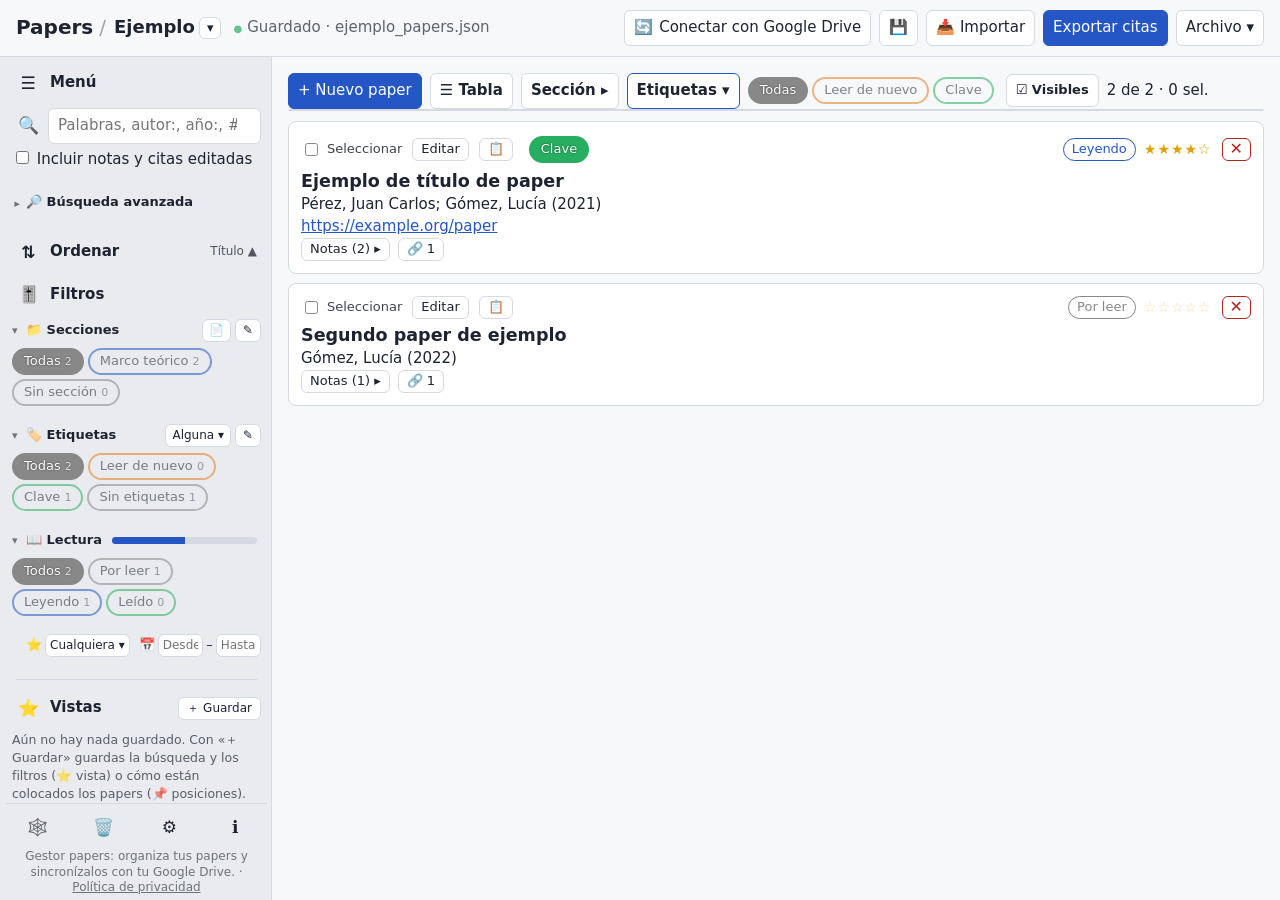
==== index.html @ 14f2332a "v40 ronda 3: relaciones y parecidos con OpenAlex, repaso de subrayados, Markdown para Obsidian y est" ====
<!DOCTYPE html>
<html lang="es"><head><meta charset="utf-8">
<meta name="viewport" content="width=device-width,initial-scale=1">
<meta http-equiv="Content-Security-Policy" content="default-src 'self'; script-src 'self' https://accounts.google.com; style-src 'self' 'unsafe-inline' https://accounts.google.com; img-src * data: blob:; connect-src 'self' data: blob: https://www.googleapis.com https://oauth2.googleapis.com https://accounts.google.com https://api.crossref.org https://openlibrary.org https://api.openalex.org https://doi.org https://api.datacite.org https://data.datacite.org https://data.crossref.org https://data.medra.org https://api.ncbi.nlm.nih.gov; frame-src https://accounts.google.com; object-src 'none'; base-uri 'self'; form-action 'none'">
<title>Gestor de papers</title><meta name="description" content="Gestor de papers académicos: notas, secciones, etiquetas, citas en varios estilos y sincronización opcional con tu propio Google Drive."><link rel="stylesheet" href="style.css"><link rel="stylesheet" href="movil.css"><link rel="stylesheet" href="visor.css"><script src="js/movil.js"></script><link rel="manifest" href="manifest.json"><meta name="theme-color" content="#2457c5"><link rel="icon" href="icon-192.png"></head>
<body>
<header>
  <h1 id="appName">Papers</h1><span class="pj"><span class="pjs" aria-hidden="true">/</span><input id="pjName" maxlength="60" spellcheck="false" autocomplete="off" aria-label="Nombre del proyecto" title="Nombre del proyecto (su archivo JSON se llama igual). Escribe para cambiarlo." placeholder="Proyecto" data-oninput="pjSize(this)" data-onchange="pjRename(this.value)" data-onkeydown="pjKey(event,this)"><button id="pjBtn" data-onclick="pjMenu(event)" title="Proyectos: cambiar, crear o borrar" aria-label="Proyectos">▾</button></span><span id="pjProg" hidden><span class="pjb"></span><small></small></span><span id="fname"></span>
  <button id="ibBtn" class="ibbtn" data-onclick="ibToggle()" title="PDF por citar: mostrar u ocultar" aria-label="PDF por citar" aria-expanded="false" hidden>🗃️<b></b></button>
  <div class="row">
    <button id="syncBtn" data-onclick="syClick(event)" title="Conectar con Google Drive" aria-label="Conectar con Google Drive" data-st="off" hidden><span class="syi">🔄</span><span class="syl">Conectar con Google Drive</span><span class="syb"></span></button>
    <button data-onclick="save(false)" title="Guardar (Ctrl+S)" aria-label="Guardar">💾</button>
    <button data-onclick="openMenu(event)" title="Importar referencias: archivo (.bib, .ris, .txt de ScienceDirect), texto pegado (BibTeX, RIS o citas de Google Scholar) o DOI">📥<span class="bl"> Importar</span></button>
    <button class="pri" data-onclick="openEx()" title="Exportar citas">Exportar<span class="bl"> citas</span></button>
    <span class="fm"><button id="fmBtn" data-onclick="fmToggle(event)" aria-haspopup="true" aria-expanded="false" title="Abrir, guardar como, importar y autoguardado">Archivo ▾</button>
      <div id="fmenu" hidden>
        <button data-onclick="fmClose();doOpen()">📂 Abrir un archivo JSON…</button>
        <button data-onclick="fmClose();save(true)">💾 Guardar como…</button>
        <hr><div class="fmh">Importar referencias</div>
        <button data-onclick="fmClose();openImport('file')">📄 Desde archivo (.bib, .ris, .txt o CSL-JSON)…</button>
        <button data-onclick="fmClose();openImport('text')">📋 Pegar BibTeX, RIS o citas de Google Scholar…</button>
        <button data-onclick="fmClose();openImport('doi')">🔎 Buscar por DOI, ISBN o título…</button>
        <button data-onclick="fmClose();inboxPick()">🗃️ PDF sin cita a la bandeja «PDF por citar»…</button>
        <hr><label><input type="checkbox" id="auto" data-onchange="setAuto(this)"> Autoguardado</label>
      </div></span>
  </div>
</header>
<div id="app">
  <aside id="side">
    <div id="sbGrip" data-onpointerdown="sbGripDown(event)" data-ondblclick="sbWidthReset()" title="Arrastra para cambiar el ancho de la barra · Doble clic: ancho normal" aria-hidden="true"></div>
    <div id="sbMain">
    <button class="sh" data-onclick="sbToggle()" data-oncontextmenu="sbAllMenu(event)" title="Plegar / desplegar menú · Clic derecho: plegar o desplegar todos los grupos"><span class="ic">☰</span><span class="lbl">Menú</span></button>
    <div class="sg" id="sg-search"><div class="sgh"><button class="sh" data-onclick="sbGroup('search')" title="Buscar: desplegar u ocultar Ordenar y Búsqueda avanzada" aria-label="Buscar"><span class="ic">🔍</span><span class="dot" id="d-search" hidden></span></button><input id="q" type="search" placeholder="Palabras, autor:, año:, #etiqueta" title="Busca cada palabra por separado (título, autores, año, revista, DOI, etiquetas y secciones). También: &quot;frase exacta&quot;, -excluir, autor:garcía, año:2010-2020, revista:…, doi:…, #etiqueta, seccion:…" aria-label="Buscar" data-oninput="qSet(this.value)" data-onkeydown="onEnter(event,qSet,this.value,1)"></div>
      <div class="sb"><label><input type="checkbox" data-onchange="put(F,'inNotes',this.checked,render)"> Incluir notas y citas editadas</label>
        <div class="fs fold" id="fs-adv"><div class="fh2"><button class="fhb" data-onclick="fsToggle('adv')" aria-expanded="false" title="Plegar o desplegar"><span class="car">▾</span><b>🔎 Búsqueda avanzada</b></button><span class="dot" id="d-adv" hidden></span></div><div class="fsb" id="advUI"></div></div></div></div>
    <div class="sg" id="sg-sel" hidden><div class="sgh"><button class="sh" data-onclick="sbGroup('sel')" title="Papers seleccionados"><span class="ic">☑️</span><span class="lbl" id="selT">Selección</span></button></div>
      <div class="sb"><div id="selP" class="selp"></div></div></div>
    <div class="sg fold" id="sg-sort"><div class="sgh"><button class="sh" data-onclick="sbGroup('sort')" title="Ordenar la lista" aria-label="Ordenar"><span class="ic">⇅</span><span class="lbl">Ordenar</span></button><button class="sgsum" id="sortSum" data-onclick="sbGroup('sort')" title="Orden actual · pulsa para cambiarlo"></button></div>
      <div class="sb"><div class="fs" id="fs-sort"><div class="fsb"><div id="sortUI"></div><label><input type="checkbox" id="grpChk" data-onchange="put(F,'group',this.checked,render)"> Agrupar por sección</label></div></div></div></div>
    <div class="sg" id="sg-filt"><button class="sh" data-onclick="sbGroup('filt')" title="Filtros: secciones, etiquetas y lectura"><span class="ic">🎚️</span><span class="lbl">Filtros</span><span class="dot" id="d-filt" hidden></span></button>
      <div class="sb"><div class="fs" id="fs-sec"><div class="fh2"><button class="fhb" data-onclick="fsToggle('sec')" aria-expanded="true" title="Plegar o desplegar"><span class="car">▾</span><b>📁 Secciones</b></button><button class="fhx" data-onclick="svOpenF()" title="Notas de la sección elegida (o de todas)" aria-label="Notas de la sección">📄</button><button class="mgb" data-onclick="openMg('sections')" title="Gestionar secciones" aria-label="Gestionar secciones">✎<span class="mgl"> Gestionar</span></button></div><div class="fsb"><div id="secF"></div></div></div>
        <div class="fs" id="fs-tag"><div class="fh2"><button class="fhb" data-onclick="fsToggle('tag')" aria-expanded="true" title="Plegar o desplegar"><span class="car">▾</span><b>🏷️ Etiquetas</b></button><button class="fhx" id="modeB" data-onclick="modeMenu(event)" title="Cómo combinar varias etiquetas: que tenga alguna o todas las elegidas"></button><button class="mgb" data-onclick="openMg('tags')" title="Gestionar etiquetas" aria-label="Gestionar etiquetas">✎<span class="mgl"> Gestionar</span></button></div><div class="fsb"><input id="tagQ" type="search" placeholder="Buscar etiqueta…" aria-label="Buscar etiqueta" data-oninput="tagQSet(this.value)" hidden><div id="tagF"></div></div></div>
        <div class="fs" id="fs-read"><div class="fh2"><button class="fhb" data-onclick="fsToggle('read')" aria-expanded="true" title="Plegar o desplegar"><span class="car">▾</span><b>📖 Lectura</b></button><div id="readP" class="pjb" title=""></div></div><div class="fsb"><div id="readF"></div></div></div>
        <div class="fs" id="fs-rat"><div class="fh2 yrs"><b class="fht" title="Valoración mínima" aria-label="Valoración">⭐</b><button class="fhx" id="minR" data-onclick="minRMenu(event)" title="Valoración mínima"></button><b class="fht fhi" title="Años de publicación" aria-label="Años">📅</b><input id="yFrom" type="number" min="0" max="9999" placeholder="Desde" aria-label="Desde el año" data-onchange="setYears()"><span>–</span><input id="yTo" type="number" min="0" max="9999" placeholder="Hasta" aria-label="Hasta el año" data-onchange="setYears()"></div></div></div></div>
    <hr class="sbsep">
    <div class="sg" id="sg-fav"><div class="sgh"><button class="sh" data-onclick="sbGroup('fav')" title="Vistas: búsquedas, filtros y posiciones guardadas"><span class="ic">⭐</span><span class="lbl">Vistas</span></button><button class="fvadd" data-onclick="favNew()" title="Guardar con un nombre la búsqueda y los filtros actuales, o cómo están colocados los papers">＋ Guardar</button></div>
      <div class="sb"><div id="favN" hidden><div class="seg favk"><button id="favK1" class="on" data-onclick="favKind('fav')" title="La búsqueda, el orden y los filtros actuales">⭐ Vista</button><button id="favK2" data-onclick="favKind('pos')" title="Cómo están colocados ahora los papers (orden manual), en cada sección">📌 Posiciones</button></div><input id="favName" maxlength="40" placeholder="Nombre de la vista" aria-label="Nombre" data-onkeydown="favKeyDown(event)"><small id="favH"></small><div class="row"><button class="pri" data-onclick="favSaveForm()">Guardar</button><button data-onclick="favCancel()">Cancelar</button></div></div><div id="favL"></div></div></div>
    <div class="sg" id="sg-rec" hidden><button class="sh" data-onclick="sbGroup('rec')" title="Papers abiertos hace poco"><span class="ic">🕘</span><span class="lbl">Recientes</span></button>
      <div class="sb" id="recL"></div></div>
    <div class="sg" id="sg-rev" hidden><button class="sh" data-onclick="revOpen()" title="Repaso de subrayados: unos pocos al día, para no olvidar lo leído"><span class="ic">🧠</span><span class="lbl">Repaso de subrayados <small id="revN"></small></span></button></div>
    <div class="sg" id="sg-rl" hidden><button class="sh" data-onclick="rlOpen()" title="Estadísticas de lectura: tiempo, páginas y racha"><span class="ic">📊</span><span class="lbl">Estadísticas de lectura <small id="rlN"></small></span></button></div>
    </div>
    <div id="sbFoot">
      <div class="sbf"><button class="sh sfi" data-onclick="grOpen()" title="Relaciones: gráfico de relaciones entre papers"><span class="ic">🕸️</span><span class="lbl">Relaciones</span></button><button class="sh sfi trb" data-onclick="trOpen()" title="Papelera"><span class="ic">🗑️</span><span class="lbl" id="trLbl">Papelera</span><span class="dot" id="d-tr" hidden></span></button><button class="sh sfi cfgb" data-onclick="openCfg()" title="Configuración"><span class="ic">⚙️</span><span class="lbl">Configuración</span></button><button class="sh sfi shm" data-onclick="sbMore()" title="Información: ayuda y créditos" aria-expanded="false"><span class="ic">ℹ️</span><span class="lbl">Información</span></button></div>
      <div class="sgm fold" id="sg-more"><div class="smb"><button class="sh shs" data-onclick="openHelp()" title="Ayuda (F1)"><span class="ic">❓</span><span class="lbl">Ayuda</span></button><button class="sh shs" id="instBtn" data-onclick="appInstall()" title="Instalar la aplicación en este dispositivo" hidden><span class="ic">⬇️</span><span class="lbl">Añadir app</span></button><button class="sh shs" data-onclick="openCred()" title="Créditos"><span class="ic">©️</span><span class="lbl">Créditos</span></button></div></div>
      <p class="sbinfo">Gestor papers: organiza tus papers y sincronízalos con tu Google Drive. · <a href="privacidad.html" data-onclick="event.preventDefault();openPriv()">Política de privacidad</a></p>
    </div>
  </aside>
  <main>
    <div class="row"><button class="pri" data-onclick="openPaper()" title="Nuevo paper">+<span class="bl"> Nuevo paper</span></button><button id="tbView" class="tg" data-onclick="viewToggle()" title="Cambiar entre tarjetas y tabla compacta"></button><button id="tbCols" class="tg" data-onclick="colBtn()" title="Columnas de la tabla: cuáles se ven y en qué orden" hidden>⚙<span class="bl"> Columnas</span></button><div class="bar"><button id="tbSec" class="tg" data-onclick="put(F,'tbSec',!F.tbSec,render)" data-oncontextmenu="groupMenu(event)" title="Clic: mostrar u ocultar las secciones · Clic derecho: agrupar por sección"></button><div id="secF2" class="chips" hidden></div></div><div class="bar"><button id="tbTag" class="tg" data-onclick="put(F,'tbTag',!F.tbTag,render)" data-oncontextmenu="modeMenu(event)" title="Clic: mostrar u ocultar las etiquetas · Clic derecho: cómo combinarlas"></button><div id="tagF2" class="chips"></div></div><button id="selAll" class="tg" data-onclick="selVisible()" data-oncontextmenu="selMenu(event)" title="Clic: seleccionar los papers que se ven · Clic derecho (en el móvil, mantener pulsado): seleccionar todos o quitar la selección">☑<span class="bl"> Visibles</span></button><span class="mvbr"></span><span id="count" title="Papers que se ven, del total del proyecto, y cuántos hay seleccionados"></span></div>
    <div id="cont" hidden></div>
    <div id="actF" hidden></div>
    <div id="inbox" hidden></div>
    <div id="list"></div>
  </main>
</div>
<div id="ctx" hidden></div><dialog id="dlg"></dialog><dialog id="mg"></dialog><dialog id="ex"></dialog><dialog id="nv"></dialog><dialog id="cfg"></dialog><dialog id="imp"></dialog><dialog id="rv"></dialog><dialog id="sv"></dialog><dialog id="img"></dialog><dialog id="help"></dialog><dialog id="lk"></dialog><dialog id="tr"></dialog><dialog id="gr"></dialog><dialog id="sy"></dialog><dialog id="pv"></dialog><dialog id="cr"></dialog><dialog id="bk"></dialog><dialog id="dp"></dialog><dialog id="ps"></dialog><dialog id="cmdk" aria-label="Paleta de órdenes"></dialog>
<script src="js/modelo.js"></script><script src="js/citas.js"></script><script src="js/persistencia.js"></script><script src="js/importar.js"></script><script src="js/config.js"></script><script src="js/lista.js"></script><script src="js/edicion.js"></script><script src="js/drive.js"></script><script src="js/extras.js"></script><script src="js/visor.js"></script><script src="js/bandeja.js"></script><script src="js/epub.js"></script><script src="js/lectura.js"></script><script src="js/resumen.js"></script><script src="app.js"></script></body></html>
---- style.css ----
:root{--bg:#f7f8fa;--fg:#1d2330;--card:#fff;--bd:#d5d9e2;--pri:#2457c5;--red:#b3261e}
@media(prefers-color-scheme:dark){:root:not([data-theme=light]){--bg:#161a22;--fg:#e6e9f0;--card:#1f2430;--bd:#394055;--pri:#6e97ee;--red:#f2877f;color-scheme:dark}}
:root[data-theme=dark]{--bg:#161a22;--fg:#e6e9f0;--card:#1f2430;--bd:#394055;--pri:#6e97ee;--red:#f2877f;color-scheme:dark}:root[data-theme=light]{color-scheme:light}
*{box-sizing:border-box}body{margin:0;font:calc(15px * var(--fz,1))/1.45 system-ui,sans-serif;background:var(--bg);color:var(--fg)}
header{display:flex;flex-wrap:wrap;gap:12px;align-items:center;padding:10px 16px;border-bottom:1px solid var(--bd)}
h1{margin:0;font-size:calc(20px * var(--fz,1))}#fname{opacity:.7;flex:1;white-space:nowrap;overflow:hidden;text-overflow:ellipsis;min-width:8ch}
.pj{display:flex;align-items:center;gap:2px;margin-left:-6px}.pjs{font-size:calc(20px * var(--fz,1));opacity:.4;margin-right:4px}#pjName{font-weight:600;font-size:calc(18px * var(--fz,1));font-family:inherit;color:inherit;background:none;border:0;border-bottom:1px dashed transparent;border-radius:0;padding:2px 2px;max-width:40vw;min-width:4ch;field-sizing:content}#pjName:hover{border-bottom-color:var(--bd)}#pjName:focus{outline:none;border-bottom:1px solid var(--pri)}#pjBtn{padding:2px 7px;font-size:calc(13px * var(--fz,1));line-height:1.2}#ctx .pji small{opacity:.6;margin-left:6px}#ctx hr{border:0;border-top:1px solid var(--bd);margin:4px 0;width:100%}
#app{display:grid;grid-template-columns:280px 1fr;gap:16px;padding:16px}
@media(max-width:760px){#app{grid-template-columns:1fr}}
aside{display:flex;flex-direction:column;gap:10px}
.row{display:flex;flex-wrap:wrap;gap:8px;align-items:center}
input,select,textarea,button{font:inherit;color:inherit;background:var(--card);border:1px solid var(--bd);border-radius:6px;padding:6px 9px}
textarea{width:100%;min-height:90px}button{cursor:pointer}button.pri{background:var(--pri);color:#fff;border-color:var(--pri)}
button.danger{color:var(--red)}input[type=color]{padding:0;width:36px;height:32px}
.card{background:var(--card);border:1px solid var(--bd);border-radius:8px;padding:12px;margin-top:10px}
.card h3{margin:0 0 4px}.card a,dialog a{color:var(--pri);word-break:break-all}.empty{opacity:.7}
.chip{display:inline-block;margin:2px 4px 2px 0;padding:2px 10px;border-radius:99px;border:2px solid var(--c);font-size:calc(13px * var(--fz,1));opacity:.55;user-select:none}
.chip.on{background:var(--c);color:#fff;opacity:1;text-shadow:0 0 2px #0008}.chip[onclick]{cursor:pointer}
dialog{width:min(760px,96vw);max-height:92vh;overflow:auto;background:var(--bg);color:var(--fg);border:1px solid var(--bd);border-radius:10px}
dialog::backdrop{background:#0006}.tabs{display:flex;gap:6px;margin:10px 0}.tabs .on{background:var(--pri);color:#fff}
.grid{display:grid;grid-template-columns:1fr 1fr;gap:8px}.grid label{display:flex;flex-direction:column;font-size:calc(13px * var(--fz,1))}
.grid .w{grid-column:1/-1}@media(max-width:560px){.grid{grid-template-columns:1fr}}
.grid label.chk{flex-direction:row;align-items:center;gap:6px;grid-column:1/-1}
h2.grp{border-left:6px solid;padding-left:8px;margin:20px 0 0;font-size:calc(17px * var(--fz,1))}
.sel{display:flex;gap:6px;align-items:center;font-size:calc(13px * var(--fz,1));opacity:.85}.sel input{width:auto}aside .row select{flex:1}
#app{grid-template-columns:auto 1fr}main{min-width:0}
aside{width:var(--sbw,272px);gap:2px;transition:width .15s;position:relative}aside.min{width:48px}aside.rs{transition:none;user-select:none}
.sh{display:flex;gap:10px;align-items:center;width:100%;position:relative;text-align:left;background:none;border:0;padding:8px 10px;font-weight:600}
.sh:hover{background:var(--card)}.ic{width:24px;text-align:center;font-size:calc(17px * var(--fz,1))}
.sb{padding:2px 6px 12px;display:flex;flex-direction:column;gap:8px}.sb button{text-align:left}#sortUI{display:flex;flex-direction:column;gap:6px}
.sg.fold .sb,aside.min .sb,aside.min .lbl{display:none}
.dot{display:inline-block;width:8px;height:8px;border-radius:50%;background:var(--pri);margin-left:auto}.dot[hidden]{display:none}
aside.min .dot{position:absolute;top:6px;right:6px}.sb .chip{margin:2px 4px 2px 0}.sub{font-size:calc(13px * var(--fz,1));opacity:.7}
@media(max-width:760px){#app{grid-template-columns:auto 1fr}aside{width:220px}aside.min{width:48px}}
.bar{display:flex;flex-wrap:wrap;align-items:center;gap:6px}.chips{display:flex;flex-wrap:wrap;align-items:center}.mode{margin:2px 4px;font-size:calc(13px * var(--fz,1))}
.tg{font-weight:600}.tg.on{border-color:var(--pri)}.chips[hidden]{display:none}
.th{display:flex;flex-wrap:wrap;align-items:center;gap:4px 10px}.th h3{margin:0}.tl{display:inline-flex;flex-wrap:wrap}.card>.tl{display:flex;margin-bottom:2px}
#ctx{position:fixed;z-index:50;display:flex;flex-direction:column;min-width:180px;padding:4px;background:var(--card);border:1px solid var(--bd);border-radius:8px;box-shadow:0 4px 16px #0004}
#ctx[hidden]{display:none}#ctx button{border:0;background:none;text-align:left}#ctx button:hover{background:var(--bg)}.ctxh{font-size:calc(12px * var(--fz,1));opacity:.7;padding:4px 8px}
.ct{display:flex;align-items:center;gap:10px;margin-bottom:4px}
.sm,.ct button{font-size:calc(13px * var(--fz,1));padding:1px 8px}.ct .rd{margin-left:auto}.ct .x{margin-left:0;border:0;background:none;color:var(--red);font-size:calc(16px * var(--fz,1));line-height:1;padding:2px 6px}
.nts{margin-top:8px;display:flex;flex-direction:column;gap:8px;border-left:3px solid var(--bd);padding-left:10px}.ntx{white-space:pre-wrap;margin-top:2px}
.tabs{gap:18px;margin:8px 0 12px;border-bottom:1px solid var(--bd)}
.tabs button{border:0;border-bottom:2px solid transparent;border-radius:0;background:none;padding:6px 2px;opacity:.65}
.tabs .on{background:none;color:inherit;border-bottom-color:var(--pri);opacity:1;font-weight:600}
.dh{position:sticky;top:0;z-index:2;display:flex;align-items:flex-start;justify-content:space-between;gap:12px;background:var(--bg);padding:8px 0}
.dh h2{margin:0;font-size:calc(20px * var(--fz,1));min-width:0;overflow-wrap:anywhere}.dbtn{display:flex;gap:8px;flex-shrink:0}.dbtn button{white-space:nowrap}
.ct .x{border:1px solid var(--red);border-radius:6px;padding:0 7px;line-height:1.3}
.gbox{border:2px dashed transparent;border-radius:10px;padding:0 6px 10px}.gbox.over{border-color:var(--pri);background:color-mix(in srgb,var(--pri) 8%,transparent)}
.card.over{outline:2px solid var(--pri)}.card.drag{opacity:.45}.card[draggable=true],.chip[draggable=true]{cursor:grab}
.drop{padding:12px;border:1px dashed var(--bd);border-radius:8px;text-align:center}
.trb{margin-top:auto}#cfg label{display:flex;flex-direction:column;gap:4px;margin:8px 0}#cfg label.row{flex-direction:row;align-items:center}
#reopen{align-self:stretch;font-size:calc(11px * var(--fz,1));line-height:1.05;padding:0 9px}
.cpick{display:grid;grid-template-columns:1fr 1fr;gap:2px 12px;margin:0 0 10px}.cpick label{margin:2px 0}.cpick button{grid-column:1/-1;justify-self:start;margin-top:6px}
@media(max-width:520px){.cpick{grid-template-columns:1fr}}
.sct{margin-top:12px;display:flex;flex-direction:column;gap:6px}.scr{display:flex;justify-content:space-between;align-items:center;gap:10px}
.scb{display:flex;gap:4px}.scb button{font-size:calc(13px * var(--fz,1));padding:2px 8px;min-width:130px}.scb button.rec{border-color:var(--pri);color:var(--pri)}
.seg,.stars{display:flex;gap:4px;margin-top:2px}.seg button.on{background:var(--pri);color:#fff;border-color:var(--pri)}
.stars button{border:0;background:none;font-size:calc(22px * var(--fz,1));line-height:1;padding:0 2px;opacity:.35}.stars button.on{opacity:1;color:#e0a100}
.au{display:flex;flex-wrap:wrap;justify-content:space-between;align-items:center;gap:4px 12px}.rd{display:inline-flex;align-items:center;gap:8px}
.rst{font-size:calc(12px * var(--fz,1));padding:0 9px;border:1px solid var(--c);color:var(--c);border-radius:99px;background:none}.stv{color:#e0a100;letter-spacing:1px;font-size:calc(14px * var(--fz,1))}
.ilist{max-height:45vh;overflow:auto;border:1px solid var(--bd);border-radius:8px}.irow{display:flex;gap:8px;align-items:flex-start;padding:6px 10px;border-bottom:1px solid var(--bd);font-size:calc(14px * var(--fz,1))}
.irow input{width:auto;margin-top:4px}.tag-dup{font-size:calc(11px * var(--fz,1));border:1px solid var(--red);color:var(--red);border-radius:99px;padding:0 6px}#imp textarea{width:100%}
#ex textarea{width:100%;min-height:240px;margin-top:8px}.exchk{display:flex;flex-wrap:wrap;gap:4px 16px}.exchk label.row{flex-direction:row;align-items:center;gap:6px}
.relr{display:block;width:100%;text-align:left;margin-top:4px}.hist{display:flex;flex-direction:column;gap:6px;margin-bottom:8px}.he small{opacity:.7;margin-right:6px}
.ntx{white-space:normal}.md p{margin:.3em 0}.md ul,.md ol{margin:.3em 0;padding-left:1.4em}
.fmt{display:flex;gap:4px;flex-wrap:wrap;margin:6px 0 4px}.fmt button{font-size:calc(13px * var(--fz,1));padding:1px 9px}.fmt button.on{border-color:var(--pri);color:var(--pri)}

.tplr{display:flex;flex-direction:column;gap:4px;margin-bottom:8px}.tplr textarea{width:100%;min-height:60px}
.fmtw{display:flex;align-items:stretch;gap:6px;margin:6px 0 4px}
.fmth{font-size:calc(13px * var(--fz,1));font-weight:600;padding:1px 9px;flex-shrink:0}.fmtw.open .fmth{border-color:var(--pri);color:var(--pri)}
.fmtc{display:grid;grid-template-columns:0fr;flex:1;min-width:0;transition:grid-template-columns .3s ease}.fmtw.open .fmtc{grid-template-columns:1fr}
.fmtc>.fmt{overflow:hidden;min-width:0;flex-wrap:nowrap;margin:0;align-items:center;white-space:nowrap}
.fmt .pin{margin-left:auto}.pin:not(.on){filter:grayscale(1);opacity:.55}
@media(prefers-reduced-motion:reduce){.fmtc{transition:none}}
@media(max-width:480px){.fmtw.open .fmtc>.fmt{overflow-x:auto}}
a.nl{color:var(--pri);cursor:pointer;text-decoration:underline dotted}a.nl:hover{background:color-mix(in srgb,var(--pri) 12%,transparent);border-radius:4px}
.nl.broken{color:var(--red);font-size:.9em}.nt.hl{outline:2px solid var(--pri);border-radius:8px;padding:4px}
.svp{margin-top:12px}.svp h3{margin:0 0 4px}.svp .nt{margin:6px 0 6px 10px}#svB{max-height:50vh;overflow:auto;border-top:1px solid var(--bd);margin-top:8px}
.lkr{display:block;width:100%;text-align:left;margin-top:4px}
.trb{margin-top:auto}.trb+.cfgb{margin-top:0}
.sbinfo{margin:6px 0 0;padding:0 10px;font-size:calc(13px * var(--fz,1));line-height:1.35;opacity:.7}.sbinfo a{color:inherit}aside.min .sbinfo{display:none}   /* qué es la app y enlace a la privacidad, siempre visibles (lo pide Google para verificar la marca) */
.sbsep{border:0;border-top:1px solid var(--bd);margin:6px 10px;align-self:stretch}
.shs{padding:3px 10px;font-size:calc(13px * var(--fz,1));font-weight:400;opacity:.7}.shs:hover{opacity:1}.shs .ic{font-size:calc(14px * var(--fz,1))}.shs[hidden]{display:none}   /* Ayuda, Privacidad y Créditos: más bajos y discretos */
.smb{display:flex;flex-direction:column;gap:2px;padding-left:12px}#sg-more.fold .smb,aside.min .car{display:none}.car{margin-left:auto;font-size:calc(11px * var(--fz,1));transition:transform .15s}#sg-more:not(.fold) .car{transform:rotate(90deg)}   /* plegados por defecto bajo «Información» */
.twrap{overflow-x:auto;margin-top:10px;border:1px solid var(--bd);border-radius:8px}.tbl{width:100%;border-collapse:collapse;font-size:calc(13px * var(--fz,1));background:var(--card)}
.tbl th,.tbl td{padding:5px 8px;border-bottom:1px solid var(--bd);text-align:left;vertical-align:middle}.tbl th{white-space:nowrap}.tbl th.sortable{cursor:pointer}.tbl th.sortable:hover{color:var(--pri)}
.tbl .tt{min-width:180px;font-weight:600}.tbl a.tl2{cursor:pointer}.tbl a.tl2:hover{color:var(--pri);text-decoration:underline}.tbl td input[type=checkbox]{width:auto}.tbl .nw{white-space:nowrap}
/* filas de altura fija: al estrechar la ventana el texto se recorta con «…» (el texto entero sale al pasar el ratón) en vez de partirse en varias líneas; por debajo del ancho mínimo, la tabla se desplaza en horizontal */
.tbl{table-layout:fixed;min-width:980px}.tbl tr.rw td{white-space:nowrap;overflow:hidden;text-overflow:ellipsis}.tbl .tt{min-width:0}
.tbl thead th{overflow:hidden;text-overflow:ellipsis}
.tbl thead th.c-sel{width:32px}.tbl thead th.c-img{width:48px}.tbl.noimg thead th.c-img{width:0;padding:0}.tbl.noimg td.timg{padding:0}
.tbl thead th.c-author{width:13%}.tbl thead th.c-year{width:50px}.tbl thead th.c-venue{width:10%}.tbl thead th.c-reading{width:86px}.tbl thead th.c-rating{width:100px}
.tbl thead th.c-sections{width:8%}.tbl thead th.c-tags{width:9%}.tbl thead th.c-notes{width:132px}.tbl thead th.c-del{width:48px}
.tbl thead th[draggable=true]{user-select:none}.tbl thead th.drag{opacity:.45}.tbl thead th.colL{box-shadow:inset 3px 0 0 var(--pri)}.tbl thead th.colR{box-shadow:inset -3px 0 0 var(--pri)}   /* mover columnas: dónde caerá */
#tbCols[hidden],.mvbr{display:none}#ctx .colr{display:flex;align-items:center}#ctx .colr .colck{flex:1}#ctx .colr .colmv{flex:0 0 auto;padding:2px 8px;opacity:.75}#ctx.colm{max-height:calc(100vh - 16px);overflow-y:auto}#ctx.colm button:disabled{opacity:.45;cursor:default;background:none}
.tbl tr.rn td{background:var(--bg)}.tbl .chip{font-size:calc(11px * var(--fz,1));padding:0 7px;margin:1px 3px 1px 0}.tbl .x{border:1px solid var(--red);color:var(--red);border-radius:6px;background:none;padding:0 7px}
.rw.over{background:color-mix(in srgb,var(--pri) 10%,transparent)}.rw.drag{opacity:.45}.rw[draggable=true]{cursor:grab}
#gr{width:min(920px,96vw)}.grhelp.on{opacity:.95}.grhelp{margin-top:8px;padding:14px 18px;border:1px dashed var(--bd);border-radius:8px;font-size:calc(14px * var(--fz,1));opacity:.6}.grhelp h3{font-size:calc(15px * var(--fz,1));margin:12px 0 4px}.grhelp h3:first-child{margin-top:0}.grhelp p{margin:4px 0}.grhelp ul,.grhelp ol{margin:4px 0;padding-left:22px}.grhelp li{margin:2px 0}.grtmp{margin-top:10px!important;font-style:italic;font-size:calc(13px * var(--fz,1))}   /* explicación provisional (sin relaciones) */
#gr svg{width:100%;height:auto;max-height:70vh;border:1px solid var(--bd);border-radius:8px;background:var(--card)}#gr .nd{cursor:pointer}#gr .nd:hover circle{stroke:var(--pri);stroke-width:3}#gr text{fill:var(--fg);font-size:calc(11px * var(--fz,1));pointer-events:none;paint-order:stroke;stroke:var(--card);stroke-width:4px;stroke-linejoin:round}

.stv.none{opacity:.35}.ct .x{flex-shrink:0}

/* F2: barra lateral con fondo y borde propios; «Gestionar» junto al título del grupo, solo en el hueco que deja el texto */
aside{background:color-mix(in srgb,var(--fg) 6%,var(--bg));border:1px solid var(--bd);border-radius:10px;padding:6px 4px}
.sgh{display:flex;align-items:center;min-width:0}.sgh .sh{width:auto;flex:0 0 auto}.sgh .dot{margin-left:6px}
.mgb{flex:1 1 0;min-width:0;overflow:hidden;white-space:nowrap;text-overflow:ellipsis;text-align:center;font-size:calc(12px * var(--fz,1));padding:2px 6px;margin-right:4px}
aside.min .mgb{display:none}aside.min .sgh .sh{width:100%}

/* F3: cabecera fija de los diálogos (sin hueco por encima) que se estrecha al hacer scroll; apartados plegables de Configuración */
dialog{padding:0 16px 16px}dialog>:first-child:not(.dh){margin-top:16px}
dialog>.dh{margin:0 -16px 8px;padding:16px 16px 8px;align-items:center;border-bottom:1px solid transparent;transition:padding .2s,margin .2s,border-color .2s,box-shadow .2s}
dialog>.dh>*{min-height:34px;display:flex;align-items:center}.dh h2{line-height:1.2;transition:font-size .2s}
dialog>.dh.sm{padding-top:4px;padding-bottom:4px;margin-bottom:20px;border-color:var(--bd);box-shadow:0 2px 6px #0002}dialog>.dh.sm h2{font-size:calc(15px * var(--fz,1))}
details.cs{border:1px solid var(--bd);border-radius:8px;margin:10px 0;background:var(--card)}
details.cs>summary{cursor:pointer;font-size:calc(16px * var(--fz,1));font-weight:700;padding:9px 12px;list-style:none;display:flex;align-items:center;gap:8px;color:var(--pri)}
details.cs>summary::-webkit-details-marker{display:none}details.cs>summary::before{content:"▸";transition:transform .15s;display:inline-block}details.cs[open]>summary::before{transform:rotate(90deg)}
details.cs[open]>summary{border-bottom:1px solid var(--bd)}.csb{padding:6px 12px 10px}.csb .sct{margin-top:4px}

/* F5: editor de notas con formato en vivo; la barra «Aa» vive dentro del borde del cuadro */
.nbox{border:1px solid var(--bd);border-radius:8px;background:var(--card);margin:6px 0 4px}.nbox:focus-within{border-color:var(--pri);box-shadow:0 0 0 1px var(--pri)}
.ned{min-height:5.2em;padding:8px 10px 2px;outline:none;overflow-wrap:anywhere;cursor:text}.ned div{min-height:1.4em}.ned ul,.ned ol{margin:.2em 0;padding-left:1.4em}
.ned a.nl{user-select:all}.nbox .fmtw{margin:0;padding:2px 6px 6px}.nbox .fmth{border:1px solid var(--bd);background:var(--bg)}

/* F6: barra lateral pegada al borde izquierdo y a todo el alto; búsqueda en una fila; etiquetas en la barra de la tarjeta */
body{min-height:100vh;display:flex;flex-direction:column}#app{flex:1;padding-left:0}
aside{border-left:0;border-radius:0 10px 10px 0;padding-left:6px}
#sg-search .sgh input{flex:1;min-width:0;margin:0 6px 0 2px}#sg-search .sgh .sh{padding:8px 6px 8px 10px}
aside.min #sg-search .sgh input{display:none}
.ct .tl{display:flex;flex-wrap:nowrap;align-items:center;margin:0 6px;flex:0 0 auto}.ct .tl .chip{white-space:nowrap}
#app{padding:0}main{padding:16px 16px 16px 0}aside{border-radius:0;border-top:0;border-bottom:0}

/* F8: imagen del paper */
.pimg{display:flex;align-items:center;justify-content:center;overflow:hidden;background:var(--bg);border:1px dashed var(--bd);border-radius:8px;flex:0 0 auto;font-size:calc(22px * var(--fz,1));opacity:1}
.pimg img{width:100%;height:100%;object-fit:cover;display:block}.pimg.big{width:120px;height:120px;font-size:calc(44px * var(--fz,1));cursor:pointer}.pimg.sm{width:48px;height:48px;font-size:calc(20px * var(--fz,1))}.pimg.xs{width:28px;height:28px;font-size:calc(14px * var(--fz,1));display:inline-flex;vertical-align:middle;margin-right:8px}
.pimg.locked{cursor:pointer;opacity:.6}.pimg:has(img){border-style:solid}.imgx{font-size:calc(18px * var(--fz,1));color:var(--red)}
.imgrow{display:flex;align-items:center;gap:12px}.pimgprev{display:flex;justify-content:center;margin:8px 0}.pimgbox .pimg.big:hover{border-color:var(--pri)}
.card .th .pimg.sm{margin-right:2px}

/* F9: estilos de cita personalizados */
.cugrid{display:grid;grid-template-columns:1fr 1fr;gap:2px 12px}.cugrid label{margin:4px 0}@media(max-width:560px){.cugrid{grid-template-columns:1fr}}
.cuh{font-weight:700;margin:12px 0 2px}.cuh small{font-weight:400}#cuT{font-family:ui-monospace,Menlo,Consolas,monospace;font-size:calc(13px * var(--fz,1));min-height:80px}
.cuf{display:flex;flex-wrap:wrap;gap:4px}.cuf button{font-size:calc(12px * var(--fz,1));padding:1px 8px}.cuprev{border:1px dashed var(--bd);border-radius:8px;padding:8px 10px;display:flex;flex-direction:column;gap:6px}
.culn{overflow-wrap:anywhere}.culn small{opacity:.7}.cuhelp code{background:var(--bg);padding:0 3px;border-radius:3px}

/* F10: barra de formato arriba, imagen junto a los títulos, columna de imagen en la tabla */
.nbox .fmtw{padding:6px 6px 0}.ned{padding:6px 10px 8px}
.titlerow{display:flex;gap:12px;align-items:stretch}.titlecol{flex:1;min-width:0;display:flex;flex-direction:column;gap:8px}.titlecol label{margin:0}
.titlerow .pimgbox{display:flex}.titlerow .pimg.big{width:104px;height:auto;min-height:104px;align-self:stretch;font-size:calc(36px * var(--fz,1))}
.pastez{border:1px dashed var(--bd);border-radius:8px;padding:10px;text-align:center;margin:8px 0;opacity:.8}.pastez:focus{outline:2px solid var(--pri);opacity:1}
.tbl td.timg{width:1%;padding:2px 6px}.tbl td.timg .pimg.xs{margin:0;width:36px;height:36px}

.cuf2{width:300px;max-height:68vh;overflow:auto;padding:2px 6px 6px}.cuf2 label{display:flex;flex-direction:column;gap:2px;font-size:calc(13px * var(--fz,1));margin:4px 0}.cuf2 label.row{flex-direction:row;align-items:center;margin:2px 0}
.cuf2 input,.cuf2 select{font-size:calc(13px * var(--fz,1));padding:3px 6px;width:100%}.cuf2 input[type=checkbox]{width:auto}.cuf2 code{background:var(--bg);padding:0 3px;border-radius:3px}.cuh2{font-weight:700;font-size:calc(13px * var(--fz,1));margin:8px 0 0;border-top:1px solid var(--bd);padding-top:6px}
.cugrid2{display:grid;grid-template-columns:1fr 1fr;gap:6px}.cuf2 small{font-size:calc(12px * var(--fz,1));opacity:.8}

/* F12: tipos propios */
.ctf{display:flex;flex-direction:column;gap:2px}.ctr{display:grid;grid-template-columns:minmax(0,1fr) minmax(0,1fr);gap:8px;align-items:center}.ctr label.row{margin:2px 0}.ctr input[type=text],.ctr input:not([type]){padding:3px 8px}
@media(max-width:560px){.ctr{grid-template-columns:1fr}}

/* F12: ayuda */
#help{width:min(860px,96vw)}#hpq{width:100%;margin:6px 0 4px}.hp h4{margin:14px 0 4px}.hp p,.hp ul,.hp ol{margin:6px 0}.hp li{margin:3px 0}.hp code,kbd{background:var(--bg);border:1px solid var(--bd);border-radius:4px;padding:0 4px;font-size:.9em}
.hpt{border-collapse:collapse;width:100%;margin:6px 0}.hpt th,.hpt td{border-top:1px solid var(--bd);padding:4px 8px;text-align:left;vertical-align:top;font-weight:400}.hpt th{white-space:nowrap;width:1%}
#hpb>details{scroll-margin-top:64px}

/* F13: aviso (toast) */
#toast{position:fixed;left:50%;bottom:16px;transform:translateX(-50%);z-index:100;display:flex;align-items:center;gap:10px;max-width:min(92vw,640px);background:var(--fg);color:var(--bg);padding:10px 14px;border-radius:10px;box-shadow:0 4px 16px #0005}
#toast[hidden]{display:none}#toast button{background:var(--bg);color:var(--fg);border-color:transparent}
#syncBtn{position:relative}.syl{margin-left:6px}#syncBtn:not([data-st=off]) .syl{display:none}#syncBtn[hidden]{display:none}.syi{display:inline-block}
.syb{position:absolute;right:3px;bottom:3px;width:9px;height:9px;border-radius:50%;box-shadow:0 0 0 2px var(--card);display:none}
#syncBtn:not([data-st=off]) .syb{display:block}#syncBtn[data-st=ok] .syb{background:#27ae60}#syncBtn[data-st=busy] .syb{background:var(--pri)}
#syncBtn[data-st=pend] .syb,#syncBtn[data-st=manual] .syb,#syncBtn[data-st=wait] .syb,#syncBtn[data-st=reconnect] .syb{background:#e0a100}#syncBtn[data-st=error] .syb{background:var(--red)}
#syncBtn[data-st=busy] .syi{animation:sySpin 1s linear infinite}@keyframes sySpin{to{transform:rotate(360deg)}}
@media(prefers-reduced-motion:reduce){#syncBtn[data-st=busy] .syi{animation:none}}
#sy,#pv{width:min(640px,96vw)}#cr{width:min(380px,92vw)}
.cred{display:grid;grid-template-columns:auto 1fr;gap:8px 24px;margin:8px 0 4px}.cred dt{font-weight:600;color:var(--pri)}.cred dd{margin:0;opacity:.75}.cred a{color:inherit}.sytx h4{margin:16px 0 4px}.sytx ul,.sytx ol{padding-left:22px}.sytx li{margin:3px 0}
.sybt{margin-top:14px;justify-content:flex-end}.sypv{margin-top:14px;padding:10px;border:1px solid var(--bd);border-radius:8px;background:var(--card)}
.dpg{border:1px solid var(--bd);border-radius:8px;padding:8px 10px;margin:10px 0}.dpt{font-size:calc(12px * var(--fz,1));font-weight:600;opacity:.7;margin-bottom:4px}#bk .irow small,#dp .irow small{opacity:.75}
#ps .pji2{display:block;width:100%;text-align:left;margin:4px 0}#ps .pji2 small{opacity:.6;margin-left:6px}
.pdfrow{display:flex;flex-wrap:wrap;gap:8px;align-items:center}.pdfrow small{flex-basis:100%;opacity:.7}.pdfrow label{display:flex;align-items:center;gap:4px}
.fm{position:relative}#fmenu{position:absolute;right:0;top:calc(100% + 4px);z-index:60;display:flex;flex-direction:column;min-width:240px;padding:4px;background:var(--card);border:1px solid var(--bd);border-radius:8px;box-shadow:0 4px 16px #0004}#fmenu[hidden]{display:none}#fmenu button{border:0;background:none;text-align:left}#fmenu button:hover{background:var(--bg)}#fmenu hr{border:0;border-top:1px solid var(--bd);margin:4px 0;width:100%}#fmenu label{display:flex;gap:6px;align-items:center;padding:6px 10px;cursor:pointer}.fmh{font-size:calc(12px * var(--fz,1));opacity:.7;padding:4px 10px}
#fname::before{content:'●';margin-right:5px;font-size:calc(10px * var(--fz,1));color:var(--bd)}#fname[data-st=ok]::before{color:#27ae60}#fname[data-st=pend]::before{color:#e0a100}#fname[data-st=err]::before{color:var(--red,#c0392b)}#fname[data-st=busy]::before{color:var(--pri)}#fname:empty::before{content:none}
.sg[hidden]{display:none}.fh2{display:flex;align-items:center;gap:6px;margin:10px 0 4px;font-size:calc(13px * var(--fz,1))}.fh2:first-child{margin-top:2px}.fh2 b{flex:1;font-weight:600}.fh2 .mgb{flex:0 0 auto}#selAll{font-size:calc(13px * var(--fz,1))}
#pjProg{display:flex;align-items:center;gap:6px;font-size:calc(12px * var(--fz,1));opacity:.85}.pjb{display:flex;width:70px;height:7px;border-radius:99px;background:var(--bd);overflow:hidden}.pjb i{display:block;height:100%}.cpb{padding:2px 6px}#sg-search .sb .row select{flex:1;min-width:0}
.cfgnote{display:block;margin:-2px 0 8px 24px;opacity:.7}
.ctabs{display:flex;gap:4px;flex-wrap:wrap;margin:8px 0 12px;border-bottom:1px solid var(--bd)}.ctabs button{border:0;border-bottom:2px solid transparent;border-radius:6px 6px 0 0;background:none}.ctabs button.on{border-bottom-color:var(--pri);font-weight:600}.cfgnote2{margin:0 0 10px}
.hpmore{display:block;width:100%;margin:10px 0}
#pjProg[hidden]{display:none}#fmenu{min-width:270px}#fmenu button{white-space:nowrap}
.cbar{border:1px solid var(--bd);border-radius:8px;padding:6px 10px;margin:4px 0 10px;background:var(--card);display:flex;flex-wrap:wrap;gap:6px 18px;align-items:center}.cbg{display:flex;flex-wrap:wrap;gap:6px;align-items:center}
.cbt{font-weight:700;font-size:calc(13px * var(--fz,1))}.cbar button{padding:3px 10px;font-size:calc(13px * var(--fz,1))}.cbar select{width:auto;font-size:calc(13px * var(--fz,1));padding:3px 6px}.cbar small{flex-basis:100%;opacity:.75}.cbar code{background:var(--bg);padding:0 3px;border-radius:3px}
.dsep{font-weight:700;font-size:calc(13px * var(--fz,1));border-top:1px solid var(--bd);padding-top:8px;margin-top:4px}.dmore{display:flex;flex-wrap:wrap;gap:4px 10px;align-items:center}.dmore small{opacity:.75}
.ced{width:100%;min-height:3.2em;background:var(--card);border:1px solid var(--bd);border-radius:6px;padding:6px 9px;outline:none;overflow-wrap:anywhere;cursor:text}.ced:focus{border-color:var(--pri)}
.ced+.row{margin-top:6px}
.dsep{display:flex;align-items:center;justify-content:space-between;gap:8px}.dsep button{font-size:calc(13px * var(--fz,1));padding:3px 10px;font-weight:400}
details.cgrp{margin-top:12px}details.cgrp>summary small{font-weight:400;opacity:.7}
#list .more{text-align:center;margin:12px 0}
main > .row > #q{width:220px;min-width:0;flex:0 1 220px}
.chip .cn{font-size:calc(11px * var(--fz,1));opacity:.75}.chip.ex{opacity:.9;text-decoration:line-through;border-style:dashed}.chip[hidden]{display:none}
#tagQ{width:100%;margin:0 0 4px;font-size:calc(13px * var(--fz,1))}#readP{width:100%;margin:6px 0 2px}#readP[hidden]{display:none}#minR{align-self:flex-start}
.yrs{align-items:center;gap:6px}.yrs input{width:0;flex:1;min-width:0}
#actF{display:flex;flex-wrap:wrap;align-items:center;gap:6px;margin:0 0 10px;font-size:calc(13px * var(--fz,1))}#actF[hidden]{display:none}#actF small{opacity:.7}
#actF .af{font-size:calc(12px * var(--fz,1));padding:2px 8px;border-radius:99px}#actF .af b{font-weight:400;opacity:.6;margin-left:2px}#actF .afx{font-size:calc(12px * var(--fz,1));padding:2px 8px;border:0;background:none;color:var(--pri);text-decoration:underline}
#favL{display:flex;flex-direction:column;gap:4px}.fav{display:flex;gap:4px}.fav .fva{flex:1;min-width:0;overflow:hidden;text-overflow:ellipsis;white-space:nowrap}.fav.on .fva{border-color:var(--pri);font-weight:600}
.fav .x{border:0;background:none;color:var(--red);padding:2px 6px}#favL small{opacity:.7}
#recL .rec{overflow:hidden;text-overflow:ellipsis;white-space:nowrap;font-size:calc(13px * var(--fz,1))}
#sbGrip{position:absolute;top:0;right:-3px;width:6px;height:100%;cursor:col-resize;z-index:2}#sbGrip:hover,aside.rs #sbGrip{background:color-mix(in srgb,var(--pri) 35%,transparent)}aside.min #sbGrip{display:none}
#secF .cw{display:inline-block}#secF .cw.over .chip,#tagF .chip.over{outline:2px dashed var(--pri);outline-offset:1px}
.fhb{flex:1;min-width:0;display:flex;align-items:center;gap:4px;border:0;background:none;padding:2px 0;text-align:left;font-size:calc(13px * var(--fz,1));color:inherit}.fhb b{font-weight:600}.fhb .car{width:10px;font-size:calc(11px * var(--fz,1));opacity:.6}.fs.fold .fhb .car{transform:rotate(-90deg)}
.fs.fold .fsb{display:none}.fh2 .fht{flex:1;font-weight:600;padding-left:14px}.fh2 .fhx{flex:0 0 auto;font-size:calc(12px * var(--fz,1));padding:2px 8px}.fh2 .fhx.on{border-color:var(--pri);color:var(--pri)}
.fh2.yrs input{width:0;flex:0 1 64px;min-width:0;font-size:calc(12px * var(--fz,1));padding:2px 6px}.fh2.yrs .fht{flex:0 0 auto}
#sg-fav .sgh .sh{flex:1}.fvadd{flex:0 0 auto;font-size:calc(12px * var(--fz,1));padding:2px 8px;margin-right:6px}aside.min .fvadd{display:none}
#favN{display:flex;flex-direction:column;gap:4px;margin-bottom:6px}#favN[hidden]{display:none}#favN small{opacity:.7;font-size:calc(12px * var(--fz,1))}
.fs .fh2{margin:8px 0 4px}.fs:first-child .fh2{margin-top:2px}
.fhb b,.fh2 .fht{white-space:nowrap;overflow:hidden;text-overflow:ellipsis}.fh2{gap:4px}.fh2 .fhx,.fs .fh2 .mgb{padding:2px 6px;margin-right:0}
#fs-read .fhb{flex:0 0 auto}#fs-read .fh2 #readP{flex:1;width:auto;margin:0 4px 0 6px}
.mgb .mgl[hidden]{display:none}
#sg-search .sb .fs{margin-top:4px}#advUI{display:flex;flex-direction:column;gap:6px}#fs-adv.fold #advUI{display:none}.advm{font-size:calc(13px * var(--fz,1))}.advm select{font-size:calc(13px * var(--fz,1))}
.advr{display:grid;grid-template-columns:1fr 1fr;gap:4px;padding:6px;border:1px solid var(--bd);border-radius:8px;background:var(--card)}.advr select,.advr input{min-width:0;font-size:calc(13px * var(--fz,1))}
.advr input,.advr > span{grid-column:1}.advr .x{grid-column:2;justify-self:end;border:0;background:none;color:var(--red);padding:2px 6px}#fs-adv .fh2 .dot{margin-left:0}

/* Búsqueda: palabras encontradas en tarjetas y tabla */
.card mark,.tbl mark{background:color-mix(in srgb,var(--pri) 22%,transparent);color:inherit;border-radius:2px;padding:0 1px}
/* Varias pestañas: aviso de pausa */
#tabLock{position:fixed;inset:0;z-index:200;display:flex;align-items:center;justify-content:center;padding:16px;background:#0008}#tabLock[hidden]{display:none}
#tabLock .tlb{max-width:440px;padding:20px;background:var(--card);color:var(--fg);border:1px solid var(--bd);border-radius:12px;box-shadow:0 8px 32px #0006}#tabLock h2{margin:0 0 8px;font-size:1.15em}#tabLock small{display:block;margin-top:10px;opacity:.75}
/* Selección: acciones en lote */
#sg-sel .blk{display:grid;grid-template-columns:1fr 1fr;gap:4px;margin-bottom:6px}#sg-sel .blk button{white-space:nowrap;overflow:hidden;text-overflow:ellipsis;padding-left:6px;padding-right:6px;font-size:.93em}
/* Soltar archivos en la ventana */
body.fdoc::after{content:"Suelta el PDF o EPUB sobre un paper para enlazarlo, o en otro sitio para la bandeja «PDF por citar»";position:fixed;top:10px;left:50%;transform:translateX(-50%);z-index:150;max-width:calc(100% - 32px);padding:8px 14px;text-align:center;font-weight:600;color:var(--pri);background:var(--card);border:2px dashed var(--pri);border-radius:12px;box-shadow:0 4px 18px #0003;pointer-events:none}
body.fdrop::after{content:"Suelta aquí para importar (.bib, .ris, .txt, CSL-JSON) o abrir un proyecto (.json)";position:fixed;inset:8px;z-index:150;display:flex;align-items:center;justify-content:center;padding:16px;text-align:center;font-size:1.1em;font-weight:600;color:var(--pri);background:color-mix(in srgb,var(--card) 88%,transparent);border:3px dashed var(--pri);border-radius:14px;pointer-events:none}
/* Teclado en la lista y paleta de órdenes */
#list .kcur{outline:2px solid var(--pri);outline-offset:2px}
#cmdk{width:min(560px,calc(100vw - 32px));padding:10px;top:12vh;margin-top:0}#cmdQ{width:100%;box-sizing:border-box;font-size:calc(16px * var(--fz,1))}#cmdL{display:flex;flex-direction:column;max-height:50vh;overflow:auto;margin:8px 0 4px}#cmdL button{text-align:left;border:0;background:none;padding:7px 10px;border-radius:6px}#cmdL button.on,#cmdL button:hover{background:color-mix(in srgb,var(--pri) 16%,transparent)}.cmdh{opacity:.7}
/* Avisos y confirmaciones propios */
dialog.ask{max-width:min(440px,calc(100vw - 32px));padding:18px 20px}dialog.ask p{margin:0 0 14px;line-height:1.45}dialog.ask .row{justify-content:flex-end;gap:8px}dialog.ask .pri.danger{background:var(--red);border-color:var(--red);color:#fff}

/* Escritorio: cabecera y fila de «Nuevo paper» en una sola línea; en ventanas estrechas se comprimen en vez de saltar de línea */
html:not(.mv) header{flex-wrap:nowrap;min-width:0}
html:not(.mv) header>h1{flex:0 4 auto;min-width:3ch;white-space:nowrap;overflow:hidden;text-overflow:ellipsis}
html:not(.mv) header>.pj{flex:0 1 auto;min-width:0}html:not(.mv) #pjName{flex:0 1 auto;min-width:3ch;text-overflow:ellipsis}
html:not(.mv) #fname{min-width:1.2em}
html:not(.mv) header>.row{flex:0 0 auto;flex-wrap:nowrap;margin-left:auto}html:not(.mv) header .row button{white-space:nowrap}
html:not(.mv) header.cmp .bl,html:not(.mv) header.cmp #syncBtn .syl{display:none}
html:not(.mv) main>.row{flex-wrap:nowrap;min-width:0;overflow-x:auto;scrollbar-width:none}html:not(.mv) main>.row::-webkit-scrollbar{display:none}
html:not(.mv) main>.row>button{flex:0 0 auto;white-space:nowrap}
html:not(.mv) main>.row>.bar{display:contents}html:not(.mv) main>.row .bar>button{flex:0 0 auto;white-space:nowrap}
html:not(.mv) main>.row .chips{flex:0 1 auto;flex-wrap:nowrap;min-width:0;overflow-x:auto;scrollbar-width:none}html:not(.mv) main>.row .chips::-webkit-scrollbar{display:none}
html:not(.mv) main>.row .chip{flex:0 0 auto;white-space:nowrap}html:not(.mv) main>.row .chips small{white-space:nowrap;overflow:hidden;text-overflow:ellipsis;min-width:0}
html:not(.mv) main>.row>#q{flex:1 1 220px;max-width:220px;min-width:70px}
html:not(.mv) #count{flex:0 0 auto;white-space:nowrap}
html:not(.mv) main>.row.cmp .bl{display:none}
/* Si las secciones o etiquetas no caben en la fila (clase «wrapc», la pone fitBars), pasan debajo, en varias líneas, como en el móvil */
html:not(.mv) main>.row.wrapc{flex-wrap:wrap;overflow:visible}
html:not(.mv) main>.row.wrapc #secF2{order:3}html:not(.mv) main>.row.wrapc #tagF2{order:4}
html:not(.mv) main>.row.wrapc .chips{flex:1 0 100%;flex-wrap:wrap;gap:6px 0;min-width:0;overflow:visible;margin:0}
html:not(.mv) main>.row.wrapc .chips[hidden]{display:none}
html:not(.mv) main>.row.wrapc .chip{max-width:100%;overflow:hidden;text-overflow:ellipsis}

/* Clasificaciones para ordenar (Gestionar secciones / etiquetas) */
#mg .mgo{display:flex;flex-direction:column;gap:6px;margin:0 0 12px;padding:10px;border:1px solid var(--bd);border-radius:10px;background:var(--bg)}
#mg .mgo label{display:flex;flex-direction:column;gap:2px;font-size:calc(13px * var(--fz,1))}#mg .mgo small{opacity:.8}
#mg .mgk{width:4.5em;text-align:center;font-weight:600}#mg .mgk.bad{border-color:#c0392b;background:#c0392b22}
/* orden manual: dónde caerá el paper arrastrado · secciones plegables · posiciones guardadas */
#list .card.insB{box-shadow:-4px 0 0 var(--pri)}#list .card.insA{box-shadow:4px 0 0 var(--pri)}
#list tr.rw.insB{box-shadow:inset 0 3px 0 var(--pri)}#list tr.rw.insA{box-shadow:inset 0 -3px 0 var(--pri)}
#list .card.over.insB,#list .card.over.insA,#list tr.rw.over{background:inherit}
.gbox>h2.grp{cursor:pointer;user-select:none}.gbox .gcar{display:inline-block;width:1.1em;opacity:.6;font-size:.8em}
.gbox.fold>h2.grp{margin-bottom:4px;opacity:.85}
#actF:not([hidden])~#list>.gbox:first-child>h2.grp{margin-top:6px}   /* con la fila de filtros encima, la primera sección va pegada a ella */
.posb{margin-top:8px;font-size:calc(13px * var(--fz,1));width:100%;text-align:left}
#ctx.posm{width:min(330px,calc(100vw - 16px))}#ctx .posn{display:flex;gap:6px;padding:4px 6px}#ctx .posn input{flex:1;min-width:0}#ctx .posh{display:block;padding:2px 8px 4px;opacity:.7;font-size:calc(12px * var(--fz,1))}#ctx .posn button.pri{background:var(--pri);color:#fff;border:1px solid var(--pri);border-radius:6px;padding:4px 10px}#ctx .posn button.pri:hover{filter:brightness(1.1)}

/* Panel de ☑ (Selección) compacto y menú de etiquetas de la tabla (v39.31) */
#ctx.selm{width:min(340px,calc(100vw - 16px));max-height:calc(100vh - 16px);overflow-y:auto;padding:6px 8px 8px;gap:2px}
#ctx.selm .ctxh{padding:2px 2px 4px;font-size:calc(13px * var(--fz,1));opacity:.85}
#ctx.selm .sml{font-size:calc(12px * var(--fz,1));font-weight:600;opacity:.75;margin:6px 2px 2px}#ctx.selm .sml small{font-weight:400;opacity:.8;margin-left:4px}
#ctx.selm .smr{display:flex;flex-wrap:wrap;gap:4px;margin:0}
#ctx.selm .smr>button{flex:1 1 auto;text-align:center;border:1px solid var(--bd);border-radius:7px;padding:4px 8px;font-size:calc(13px * var(--fz,1));white-space:nowrap}
#ctx.selm .seg>button.on{background:var(--pri);color:#fff;border-color:var(--pri)}
#ctx.selm .stars>button{flex:0 0 auto;border:0;font-size:calc(21px * var(--fz,1));padding:0 3px;line-height:1.2}#ctx.selm .stars>button.on{opacity:1;color:#e0a100}#ctx.selm .stars>button.smx{font-size:calc(13px * var(--fz,1));opacity:.6;margin-left:auto}
#ctx.selm .smc,#ctx.tpk .tpkc{display:flex;flex-wrap:wrap;max-height:120px;overflow-y:auto;padding:1px 0}
#ctx.selm .smc .chip,#ctx.tpk .tpkc .chip{cursor:pointer}#ctx .chip.part{opacity:.9;border-style:dashed;background:color-mix(in srgb,var(--c) 22%,transparent)}
#ctx.selm .sma{margin-top:8px}#ctx.selm .sma+.sma{margin-top:4px}
#ctx.selm .smr>button.pri{background:var(--pri);color:#fff;border-color:var(--pri)}#ctx.selm .smr>button.pri:hover{filter:brightness(1.1);background:var(--pri)}
#ctx.selm .smr>button.danger{color:var(--red);border-color:var(--red)}
#ctx.tpk{width:min(320px,calc(100vw - 16px));padding:6px 8px 6px;gap:4px}#ctx.tpk .tpkc{max-height:220px}
#ctx.tpk input{width:100%;box-sizing:border-box;padding:4px 8px;font-size:calc(13px * var(--fz,1))}#ctx.tpk .tpkm{font-size:calc(12px * var(--fz,1));opacity:.75;margin-top:2px}
.tbl td.c-tags{cursor:pointer}html:not(.mv) .tbl td.c-tags:hover{background:color-mix(in srgb,var(--pri) 7%,transparent)}
.pimg.pcov{font-size:calc(16px * var(--fz,1));opacity:.7}.pimg.pcov:has(img){opacity:1;border-color:var(--bd)}.pimg.pcov img{object-position:top}
.pimg.pcov.sm{width:38px}.tbl td.timg .pimg.xs.pcov{width:28px}   /* la portada, con forma de página */

/* ===== Barra lateral ordenada (v39.32) =====
   Ordenador: fija y del alto de la pantalla. Arriba y en medio (con su propio desplazamiento) Menú, Buscar, Selección, Ordenar, Filtros y Vistas;
   abajo, siempre a la vista, una fila de iconos (Relaciones, Papelera, Configuración, Información) y el texto de la app. */
#sbMain{display:flex;flex-direction:column;gap:2px;min-height:0}
html:not(.mv) aside{position:sticky;top:0;align-self:start;height:calc(100vh - var(--sbt,0px));height:calc(100dvh - var(--sbt,0px));gap:0;padding-bottom:4px}
html:not(.mv) #sbMain{flex:1 1 auto;overflow-y:auto;overflow-x:hidden;scrollbar-width:thin;overscroll-behavior:contain;padding-bottom:8px}
#sbFoot{flex:none;display:flex;flex-direction:column;border-top:1px solid var(--bd);padding-top:4px}
.sbf{display:flex;flex-direction:column;gap:2px}.sbf .trb{margin-top:0}
/* Pie compacto (v39.33): solo cuando lo de arriba no cabe con el pie normal; entonces, una fila de iconos */
#sbFoot.cmp .sbf{flex-direction:row}#sbFoot.cmp .sbf .sh.sfi{flex:1 1 0;width:auto;justify-content:center;padding:7px 4px;border-radius:8px}#sbFoot.cmp .sbf .sfi .lbl{display:none}
#sbFoot.cmp .sbf .sfi .dot{position:absolute;top:5px;right:calc(50% - 16px)}#sbFoot.cmp .sbf .shm[aria-expanded=true]{background:var(--card)}
#sbFoot.cmp #sg-more .smb{flex-direction:row;flex-wrap:wrap;justify-content:center;gap:0 4px;padding:0}#sbFoot.cmp #sg-more .smb .shs{width:auto;padding:3px 8px;font-size:calc(12px * var(--fz,1))}#sbFoot.cmp #sg-more .smb .shs .ic{width:auto;font-size:calc(12px * var(--fz,1))}
.sbinfo{margin:2px 0 0;padding:0 8px;font-size:calc(12px * var(--fz,1));line-height:1.3;text-align:center;opacity:.6}
/* Ordenar: una línea con el orden actual; al pulsarla se despliega */
#sg-sort .sgh .sh{flex:0 0 auto}.sgsum{flex:1;min-width:0;border:0;background:none;text-align:right;font-size:calc(12px * var(--fz,1));opacity:.75;padding:2px 10px 2px 4px;white-space:nowrap;overflow:hidden;text-overflow:ellipsis;color:inherit}
.sgsum:hover{opacity:1;color:var(--pri)}aside.min .sgsum{display:none}#sg-sort .fs{margin:0}#sg-sort .row{flex-wrap:nowrap}#sg-sort .row select{flex:1;min-width:0}#sg-sort #fs-sort .fsb{display:flex;flex-direction:column;gap:6px}
/* Selección: el panel compacto (el mismo que el de ☑ Visibles) */
.selp .sml{font-size:calc(12px * var(--fz,1));font-weight:600;opacity:.75;margin:6px 0 2px}.selp .sml:first-child{margin-top:0}.selp .sml small{font-weight:400;opacity:.8;margin-left:4px}
.selp .smr{display:flex;flex-wrap:wrap;gap:4px}.selp .smr>button{flex:1 1 auto;text-align:center;border:1px solid var(--bd);border-radius:7px;padding:4px 6px;font-size:calc(13px * var(--fz,1));white-space:nowrap;background:var(--card)}
.selp .seg>button.on{background:var(--pri);color:#fff;border-color:var(--pri)}
.selp .stars>button{flex:0 0 auto;border:0;background:none;font-size:calc(20px * var(--fz,1));padding:0 2px;line-height:1.2;opacity:.35}.selp .stars>button.on{opacity:1;color:#e0a100}.selp .stars>button.smx{font-size:calc(13px * var(--fz,1));opacity:.6;margin-left:auto}
.selp .smc{display:flex;flex-wrap:wrap;max-height:110px;overflow-y:auto}.selp .smc .chip{cursor:pointer}.selp .chip.part{opacity:.9;border-style:dashed;background:color-mix(in srgb,var(--c) 22%,transparent)}
.selp .sma{margin-top:8px}.selp .sma+.sma{margin-top:4px}.selp .smr>button.pri{background:var(--pri);color:#fff;border-color:var(--pri)}.selp .smr>button.danger{color:var(--red);border-color:var(--red)}
#sg-sel{background:color-mix(in srgb,var(--pri) 7%,transparent);border-radius:8px;margin:2px 0 4px}
/* Filtros con el mismo diseño: cabecera igual en todos y botones pequeños solo con icono (el texto, al pasar el ratón) */
.fh2 .mgb .mgl{display:none}.fh2 .mgb,.fh2 .fhx{flex:0 0 auto;min-width:26px;text-align:center;font-size:calc(12px * var(--fz,1));padding:2px 6px;margin:0}
#fs-rat .fh2{margin:8px 0 2px}#fs-rat .fht{flex:0 0 auto;padding-left:14px}#fs-rat .fht.fhi{padding-left:6px}#fs-rat #minR{align-self:center}
#fs-rat .yrs input{flex:1 1 52px;width:0;min-width:36px;font-size:calc(12px * var(--fz,1));padding:2px 4px}#fs-rat .fh2{gap:3px}#fs-rat #minR{padding:2px 4px}#fs-rat input[type=number]{-moz-appearance:textfield;appearance:textfield}#fs-rat input::-webkit-inner-spin-button,#fs-rat input::-webkit-outer-spin-button{-webkit-appearance:none;margin:0}
/* Vistas y posiciones guardadas, en una sola lista */
.fav .fvi{margin-right:6px;font-size:calc(12px * var(--fz,1))}.favk{margin:0 0 6px}.favk button{flex:1;font-size:calc(12px * var(--fz,1));padding:3px 6px}#favN{display:flex;flex-direction:column;gap:6px;margin-bottom:6px}#favN[hidden]{display:none}#favH{opacity:.7}
/* Tamaño del texto de la interfaz (v39.41) */
.uifz{gap:8px;margin:6px 0 10px}.uifz button{padding:3px 8px;line-height:1.2}
/* Lista vacía (v40): en un proyecto sin papers, tres formas de empezar; con filtros, cuáles y «Limpiar filtros» */
.empty0{max-width:720px;margin:24px auto;text-align:center}.empty0 h2{margin:0 0 6px;font-size:calc(22px * var(--fz,1))}.empty0>p{opacity:.8;margin:6px 0 14px}
.e0b{display:grid;grid-template-columns:repeat(auto-fit,minmax(190px,1fr));gap:10px}.e0b button{display:flex;flex-direction:column;align-items:center;gap:4px;padding:16px 12px;border-radius:10px;text-align:center}
.e0b button b{font-size:calc(28px * var(--fz,1))}.e0b button span{font-weight:600}.e0b button small{opacity:.7}.e0b button:hover{border-color:var(--pri)}
button.lnk{background:none;border:0;color:var(--pri);text-decoration:underline;padding:4px}
.empty1{display:flex;flex-wrap:wrap;gap:10px;align-items:center;margin:16px 0}.empty1 p{margin:0}
/* Rendimiento (v40): el navegador no maqueta ni pinta las tarjetas que no se ven (las filas de tabla no admiten esta propiedad) */
#list article.card{content-visibility:auto;contain-intrinsic-size:auto 150px}
/* Retractados (v40) */
.retr{display:inline-block;font-size:calc(11.5px * var(--fz,1));font-weight:600;color:#fff;background:var(--red);border-radius:4px;padding:0 5px;margin-right:4px;vertical-align:2px;white-space:nowrap}
.retrw{background:color-mix(in srgb,var(--red) 12%,transparent);border:1px solid var(--red);border-radius:8px;padding:8px 10px}
/* Seguir leyendo (v40) */
#cont{display:flex;align-items:stretch;gap:0;margin:0 0 10px;border:1px solid var(--bd);border-radius:10px;background:var(--card);overflow:hidden}
#cont .cmain{flex:1;min-width:0;display:flex;align-items:baseline;gap:8px;border:0;border-radius:0;background:none;text-align:left;padding:8px 12px;white-space:nowrap;overflow:hidden}
#cont .cmain span{color:var(--pri);font-weight:600}#cont .cmain b{overflow:hidden;text-overflow:ellipsis;font-weight:500;min-width:0}#cont .cmain small{opacity:.7;flex:none}
#cont .cx{border:0;border-left:1px solid var(--bd);border-radius:0;background:none;padding:0 12px}#cont .cmain:hover{background:color-mix(in srgb,var(--pri) 7%,transparent)}
/* Repaso de subrayados (v40) */
#rev{max-width:640px}.revq{margin:10px 0;padding:12px 16px;border-left:5px solid var(--c);background:color-mix(in srgb,var(--c) 14%,transparent);border-radius:6px;font-size:calc(17px * var(--fz,1));line-height:1.5}
.revm{margin:6px 0}.revs{opacity:.85;margin:8px 0 14px}.revc{margin:0;opacity:.7}#revN{opacity:.7;font-weight:400}
/* v40: estadísticas de lectura */
#rl{max-width:640px}.rlts{display:grid;grid-template-columns:repeat(auto-fit,minmax(130px,1fr));gap:8px;margin:8px 0 14px}
.rlt{border:1px solid var(--bd);border-radius:8px;padding:8px 10px;display:flex;flex-direction:column;gap:2px;background:var(--card)}.rlt small{opacity:.75}.rlt b{font-size:1.35em;font-variant-numeric:tabular-nums}.rlt span{font-size:.85em;opacity:.8}
.rlh{font-size:1em;margin:12px 0 6px}.rlc{display:flex;align-items:flex-end;gap:2px;height:120px;border-bottom:1px solid var(--bd);padding-top:4px}
.rlb{flex:1;height:100%;display:flex;align-items:flex-end;cursor:default}.rlb i{display:block;width:100%;background:var(--pri);border-radius:4px 4px 0 0;min-height:0}.rlb:hover i{opacity:.75}
.rlx{display:flex;justify-content:space-between;font-size:.8em;opacity:.75;margin-top:3px}.rlp{margin:4px 0;padding-left:22px}.rlp li{margin:3px 0}
---- movil.css ----
/* ===== Interfaz para móviles =====
   Todo va detrás de html.mv, que solo pone js/movil.js en pantallas táctiles estrechas: en el ordenador estas reglas no se aplican. */
#mvMenuBtn,#mvMoreBtn,#mvTop,#mvNav,#mvShade,.mvdh,.mvdf{display:none}

html.mv{--mvnav:60px;--mvsafe:env(safe-area-inset-bottom,0px);-webkit-text-size-adjust:100%}
html.mv body{padding-bottom:calc(var(--mvnav) + var(--mvsafe) + 8px);overscroll-behavior-y:contain}
html.mv input,html.mv select,html.mv textarea{font-size:max(16px,calc(16px * var(--fz,1)))}   /* menos de 16 px hace que el iPhone amplíe la página al escribir */
html.mv button{min-height:40px;touch-action:manipulation}
html.mv .mvib{display:inline-flex;align-items:center;justify-content:center;min-width:44px;min-height:44px;padding:0;border:0;background:none;font-size:calc(22px * var(--fz,1));line-height:1;position:relative}

/* --- Cabecera: una sola fila (☰ · proyecto · estado · ⋯) --- */
html.mv header{position:sticky;top:0;z-index:40;background:var(--bg);flex-wrap:nowrap;gap:4px;padding:4px 4px 4px 2px;padding-top:max(4px,env(safe-area-inset-top))}
html.mv #mvMenuBtn,html.mv #mvMoreBtn{display:inline-flex;flex-shrink:0}
html.mv h1{display:none}
html.mv .pj{margin-left:0;min-width:0}html.mv .pjs{display:none}
html.mv #pjName{font-size:calc(17px * var(--fz,1));max-width:42vw}html.mv #pjBtn{min-height:36px;min-width:36px;padding:0}
html.mv #fname{font-size:calc(12px * var(--fz,1));min-width:0;flex:1}
html.mv #pjProg{display:none}
/* el resto de la cabecera, como menú ⋯ que baja desde arriba */
html.mv #mvHdrRow{display:none;position:fixed;z-index:70;top:calc(52px + env(safe-area-inset-top,0px));right:8px;left:auto;width:min(320px,calc(100vw - 16px));max-height:calc(100dvh - 140px);overflow:auto;flex-direction:column;align-items:stretch;gap:2px;padding:6px;background:var(--card);border:1px solid var(--bd);border-radius:12px;box-shadow:0 8px 28px #0005}
html.mv.mv-mo #mvHdrRow{display:flex}
html.mv.mv-mo header{z-index:70}   /* el menú ⋯ vive dentro de la cabecera (su contexto de apilamiento): la cabecera tiene que quedar por encima de la sombra (#mvShade, 65) o la sombra se come los toques */
html.mv #mvHdrRow>button,html.mv #mvHdrRow #fmenu button{justify-content:flex-start;text-align:left;border:0;background:none;color:inherit;padding:10px 12px;min-height:44px;display:flex;align-items:center;gap:8px;white-space:normal}
html.mv #mvHdrRow>button.pri{background:var(--pri);color:#fff;border-radius:8px}
html.mv #mvHdrRow>button[title^="Guardar"]::after{content:"Guardar"}
html.mv #mvHdrRow #syncBtn[hidden]{display:none}html.mv #syncBtn .syl{display:inline}
html.mv #mvHdrRow .fm{display:contents}html.mv #fmBtn{display:none}
html.mv #fmenu,html.mv #fmenu[hidden]{display:flex;position:static;box-shadow:none;border:0;border-top:1px solid var(--bd);border-radius:0;padding:4px 0 0;margin-top:4px;min-width:0;background:none}
html.mv #fmenu label{padding:10px 12px;display:flex;gap:8px;align-items:center}

/* --- Panel lateral deslizante --- */
html.mv #app{display:block;padding:0 10px}html.mv main{padding:0 0 8px;margin:0}
html.mv aside{position:fixed;z-index:80;top:0;bottom:0;left:0;width:min(86vw,360px)!important;max-width:none;padding:0 0 0 env(safe-area-inset-left,0px);background:var(--bg);overflow-y:auto;overscroll-behavior:contain;transform:translateX(-102%);transition:transform .22s ease;box-shadow:0 0 32px #0006;visibility:hidden}
html.mv.mv-dr aside{transform:none;visibility:visible}
html.mv #mvShade{display:block;position:fixed;inset:0;z-index:75;background:#0006;opacity:0;pointer-events:none;transition:opacity .22s}
html.mv.mv-dr #mvShade,html.mv.mv-mo #mvShade{opacity:1;pointer-events:auto}html.mv.mv-mo #mvShade{z-index:65;background:#0003}
html.mv #mvShade[hidden]{display:block}
html.mv .mvdh{display:flex;align-items:center;justify-content:space-between;position:sticky;top:0;z-index:3;background:var(--bg);padding:max(6px,env(safe-area-inset-top)) 6px 6px 16px;border-bottom:1px solid var(--bd);font-size:calc(17px * var(--fz,1))}
html.mv .mvdf{display:block;position:sticky;bottom:0;z-index:3;margin-top:auto;padding:10px 12px calc(10px + var(--mvsafe));background:var(--bg);border-top:1px solid var(--bd)}
html.mv .mvdf button{width:100%;min-height:46px;font-weight:600}
html.mv #sbGrip,html.mv #sbMain>.sh:first-of-type{display:none}
html.mv aside.min .sb,html.mv aside.min .lbl,html.mv aside.min .sbinfo{display:revert}html.mv aside.min .sb{display:flex}   /* en el móvil la barra nunca está «plegada en iconos» */
html.mv aside.min .dot{position:static}
html.mv aside .sh{min-height:48px;padding:10px 16px}
html.mv aside .sb{padding:2px 16px 14px}
html.mv aside .chip{padding:6px 12px;margin:3px 6px 3px 0}


html.mv .trb{margin-top:0}

/* --- Buscador fijo y barra de herramientas de la lista --- */
html.mv #mvTop{display:block;position:sticky;top:calc(52px + env(safe-area-inset-top,0px));z-index:30;background:var(--bg);margin:0 -10px;padding:6px 10px 4px}
html.mv #mvSearch{display:flex;gap:6px;align-items:center}
html.mv #mvSearch #q{flex:1;min-width:0;min-height:40px;border-radius:22px;padding:8px 16px}
html.mv #mvSearch .mvib{border:1px solid var(--bd);border-radius:50%;background:var(--card);font-size:calc(19px * var(--fz,1))}
html.mv .mvfd{position:absolute;top:6px;right:6px;margin:0}
/* fila de Tarjetas, Sección, Etiquetas y ☑: ocupa solo el ancho de la pantalla (sin desplazar); las secciones y etiquetas, debajo, en líneas que bajan */
html.mv main>.row{flex-wrap:wrap;margin:0;padding:2px 0 6px;gap:6px;align-items:center}
html.mv main>.row>.pri:first-child{display:none}   /* «Nuevo paper» está en la barra inferior */
html.mv main>.row .bar{display:contents}
html.mv main>.row>#tbView,html.mv main>.row #tbSec,html.mv main>.row #tbTag{flex:1 1 auto;white-space:nowrap;order:1}
html.mv main>.row>#selAll{order:1;flex:0 0 auto}html.mv main>.row>#selAll .bl{display:none}
html.mv main>.row>#count{order:2;flex:1 0 100%;text-align:right;margin-top:-2px}   /* la cuenta, en su propia línea pequeña: así los botones caben enteros */
html.mv main>.row>#tbCols{order:1;flex:0 0 auto}html.mv main>.row>#tbCols .bl{display:none}   /* «Columnas» (solo en la tabla): pequeño, en la barra de Tarjetas */
html.mv main>.row #secF2{order:3}html.mv main>.row #tagF2{order:4}
html.mv main>.row .chips>small:only-child{font-size:calc(12px * var(--fz,1));line-height:1.15;opacity:.65;margin:-4px 0 -3px}   /* «Aún no hay etiquetas.»: una línea fina, sin hueco */
html.mv main>.row .chips{flex:1 0 100%;flex-wrap:wrap;gap:6px;min-width:0;overflow:visible;margin:0}
html.mv main>.row .chips[hidden]{display:none}
html.mv main>.row .chip{white-space:nowrap;padding:4px 12px;margin:0;max-width:100%;overflow:hidden;text-overflow:ellipsis}
html.mv main>.row button{border-radius:18px;padding:4px 10px;min-height:34px;font-size:calc(14px * var(--fz,1))}
@media (max-width:349px){html.mv main>.row button{padding:4px 7px;font-size:calc(13px * var(--fz,1))}html.mv main>.row{gap:4px}}
html.mv #count{font-size:calc(12px * var(--fz,1));opacity:.75;white-space:nowrap}html.mv #actF>#count{margin-left:auto;flex:0 0 auto;padding-left:8px;font-size:calc(11px * var(--fz,1))}
html.mv #actF{flex-wrap:nowrap;overflow-x:auto;scrollbar-width:none;gap:4px;margin:0 0 2px;font-size:calc(11.5px * var(--fz,1));line-height:1}html.mv #actF .af,html.mv #actF .afx{white-space:nowrap;flex-shrink:0;min-height:20px;height:20px;padding:0 7px;line-height:1;font-size:calc(11.5px * var(--fz,1));display:inline-flex;align-items:center}html.mv #actF .afx{padding:0 4px}html.mv #actF small{font-size:calc(11px * var(--fz,1))}

/* --- Tarjetas --- */
html.mv .card .ct{margin-bottom:2px}html.mv .card .ct .sm,html.mv .card>.row .sm{min-height:32px;padding:2px 10px;font-size:calc(13px * var(--fz,1))}
html.mv .card .ct .cpb,html.mv .card>.row .sm{border-color:transparent;background:none}
html.mv .card .th{margin-top:2px}html.mv .card>.row{margin-top:2px;gap:4px}
html.mv .card .au{font-size:calc(14px * var(--fz,1));opacity:.85}
html.mv .card{padding:8px 10px 6px;border-radius:12px;margin-top:6px}
html.mv .card[draggable],html.mv .tbl tr[draggable]{-webkit-user-drag:none}
html.mv .card .ct{flex-wrap:wrap;gap:6px}
html.mv .card .ct .sel{font-size:0;gap:0}html.mv .card .ct .sel input{width:22px;height:22px;margin:0 4px 0 0}
html.mv .card .sm{min-height:36px;padding:4px 12px;font-size:calc(14px * var(--fz,1))}
html.mv .card{position:relative}html.mv .card .ct{padding-right:44px}html.mv .card .ct .x{position:absolute;top:8px;right:6px;min-height:32px;min-width:32px;border-color:transparent;opacity:.7}
html.mv .card .rd{margin-left:0}html.mv .rst{min-height:30px;padding:2px 10px;font-size:calc(13px * var(--fz,1))}
html.mv .card h3{font-size:calc(16px * var(--fz,1));line-height:1.3}
html.mv .card a{word-break:break-word;overflow-wrap:anywhere;display:inline-block;max-width:100%;overflow:hidden;text-overflow:ellipsis;white-space:nowrap;font-size:calc(13px * var(--fz,1))}
html.mv .stv{font-size:calc(18px * var(--fz,1))}

/* --- Vista tabla: cada fila, una ficha compacta --- */
html.mv .twrap{overflow:visible;border:0;background:none}
html.mv .tbl,html.mv .tbl tbody{display:block;background:none}html.mv .tbl thead{display:none}
/* ficha compacta: 1.ª línea casilla + título + ✕ · 2.ª autores · año · revista (recortados) · 3.ª lectura, estrellas, secciones, etiquetas y botones */
html.mv .twrap{margin-top:4px;background:var(--card);border:1px solid var(--bd);border-radius:10px;overflow:hidden}
/* cada fila, una ficha en rejilla (no depende del orden de las columnas): 1.ª línea casilla + título + ✕ · 2.ª autores · año · revista (las que se vean, en su orden) · 3.ª el resto de columnas que se vean, en su orden */
html.mv .tbl tr.rw{display:grid;grid-template-columns:auto auto minmax(0,1fr) auto;grid-template-rows:auto;column-gap:8px;row-gap:3px;align-items:center;border-bottom:1px solid var(--bd);padding:6px 4px 6px 10px;font-size:calc(13px * var(--fz,1))}html.mv .tbl tr.rw:last-child{border-bottom:0}
html.mv .tbl tr.rw>td{display:block;border:0;padding:0;min-width:0}
html.mv .tbl tr.rw>td.c-sel{grid-area:1/1}html.mv .tbl tr.rw>td.c-img{grid-area:1/2/3/3;align-self:start}html.mv .tbl tr.rw>td.c-title{grid-area:1/3}html.mv .tbl tr.rw>td.c-del{grid-area:1/4}
html.mv .tbl tr.rw>td.timg:not(:has(.pimg)){display:none}
html.mv .tbl tr.rw>td.tt{overflow:hidden;font-size:calc(14px * var(--fz,1));line-height:1.3;white-space:nowrap;overflow:hidden;text-overflow:ellipsis}
html.mv .tbl tr.rw>td.c-del .x{min-height:26px;min-width:28px;padding:0;border-color:transparent;opacity:.7}
html.mv .tbl tr.rw>td.mvm{grid-area:2/3/3/5;opacity:.75;white-space:nowrap;overflow:hidden;text-overflow:ellipsis}html.mv .tbl tr.rw>td.mvm i{font-style:normal;opacity:.6;margin:0 5px}
html.mv .tbl tr.rw>td.mvx{grid-area:3/3/4/5;display:flex;flex-wrap:nowrap;align-items:center;gap:4px 6px;min-width:0;overflow:hidden;white-space:nowrap}
html.mv .tbl tr.rw:has(td.timg .pimg)>td.mvx{grid-area:3/2/4/5}   /* con foto, la 3.ª línea empieza debajo de ella */
html.mv .tbl tr.rw>td.mvx>div{flex:none;min-width:0;max-width:100%}html.mv .tbl tr.rw>td.mvx>:is(.c-tags,.c-sections){flex:0 1 auto;min-width:0;overflow:hidden}   /* etiquetas y secciones se recortan para que lo demás (lectura, estrellas, notas) quepa siempre en la línea */html.mv .tbl tr.rw>td.mvx>:is(.c-tags,.c-sections):empty{display:none}
html.mv .tbl tr.rw>td.mvx>.c-notes{margin-left:auto;display:flex;gap:0}html.mv .tbl tr.rw .sm{min-height:28px;padding:0 7px;border:0;background:none;font-size:calc(13px * var(--fz,1))}
html.mv .tbl tr.rw .rst{min-height:22px;padding:0 8px;font-size:calc(11px * var(--fz,1))}html.mv .tbl .stv{font-size:calc(13px * var(--fz,1));letter-spacing:0}
html.mv .tbl{table-layout:auto;min-width:0!important}   /* aunque se oculten columnas (el ancho mínimo de escritorio va en línea) */
html.mv .tbl tr.rw .chip{font-size:calc(11px * var(--fz,1));padding:0 7px;margin:0 3px 0 0;border-width:1px}
html.mv .tbl tr.rw td input[type=checkbox]{width:18px;height:18px;margin:0}
/* miniatura del paper (a la izquierda, sin cambiar el alto de la ficha): en la tabla ocupa las dos primeras líneas; en las tarjetas va junto al título y los autores */
html.mv .tbl tr.rw>td.timg{line-height:0;width:46px}
html.mv .tbl tr.rw>td.timg .pimg.xs{display:flex;width:46px;height:46px;margin:0;font-size:calc(20px * var(--fz,1))}
html.mv .card:has(.th .pimg.sm) .th{display:contents}   /* la foto flota a la izquierda y el título, los autores y el resto de líneas la rodean: ningún botón de la fila de arriba puede quedar debajo de ella */
html.mv .card .th .pimg.sm{float:left;width:56px;height:56px;margin:2px 10px 0 0;font-size:calc(22px * var(--fz,1))}
html.mv .card:has(.th .pimg.sm)::after{content:"";display:block;clear:both}
html.mv .card .pimg:has(img),html.mv .tbl .pimg:has(img){cursor:zoom-in}
#mvZoom{display:none}
html.mv #mvZoom{display:flex;position:fixed;inset:0;z-index:200;align-items:center;justify-content:center;padding:16px;background:#000c;cursor:zoom-out}
html.mv #mvZoom img{width:100%;height:100%;object-fit:contain;border-radius:8px;background:var(--card)}
html.mv .tbl tr.rn{display:block}html.mv .tbl tr.rn td{display:block;padding:6px 10px}html.mv .tbl tr.rn td:first-child{display:none}

/* --- Barra inferior --- */
html.mv #mvNav{display:grid;grid-template-columns:minmax(0,1fr) 64px minmax(0,1fr);position:fixed;z-index:60;left:0;right:0;bottom:0;height:calc(var(--mvnav) + var(--mvsafe));padding:0 4px var(--mvsafe);background:var(--card);border-top:1px solid var(--bd);box-shadow:0 -2px 10px #0002}
html.mv #mvNav .mvns{display:flex;min-width:0}html.mv #mvNav .mvns>button{flex:1 1 0;min-width:0}html.mv #mvNav .mvns>button[hidden]{display:none}   /* + siempre en el centro: a cada lado, la mitad del espacio repartida entre sus botones */
html.mv #mvNav button>span:last-child{max-width:100%;overflow:hidden;text-overflow:ellipsis;white-space:nowrap}
html.mv #mvNav [data-mv=cfg] .mvl::after{content:"Configuración"}html.mv #mvNav #mvIb:not([hidden])~[data-mv=cfg] .mvl::after{content:"Ajustes"}   /* con 🗃️ a su lado no cabe entero */
@media (max-width:369px){html.mv #mvNav button{font-size:calc(10px * var(--fz,1))}html.mv #mvNav{padding-left:0;padding-right:0}}@media (max-width:339px){html.mv #mvNav [data-mv=cfg] .mvl::after{content:"Ajustes"}html.mv #mvNav{grid-template-columns:minmax(0,1fr) 52px minmax(0,1fr)}html.mv #mvNav .mvnew .ic{width:42px}}   /* móviles estrechos: que quepan los nombres */
html.mv #mvIb .ic b{position:absolute;top:-4px;right:-12px;font-size:calc(10px * var(--fz,1));line-height:15px;min-width:15px;padding:0 4px;border-radius:8px;background:var(--pri);color:#fff}html.mv #mvIb.on .ic{outline:2px solid var(--pri);outline-offset:2px;border-radius:6px}
html.mv #ibBtn{display:none}   /* en el móvil, la bandeja va en la barra inferior */
html.mv #mvNav button{display:flex;flex-direction:column;align-items:center;justify-content:center;gap:2px;border:0;background:none;padding:4px 0;font-size:calc(11px * var(--fz,1));min-height:0}
html.mv #mvNav .ic{font-size:calc(20px * var(--fz,1));width:auto;position:relative}html.mv #mvNav .mvfd{top:-2px;right:-8px}
html.mv #mvNav .mvnew .ic{background:var(--pri);color:#fff;width:46px;height:34px;border-radius:17px;display:flex;align-items:center;justify-content:center;font-size:calc(22px * var(--fz,1))}
html.mv.mv-dr #mvNav{z-index:50}
html.mv #toast{bottom:calc(var(--mvnav) + var(--mvsafe) + 10px);max-width:calc(100vw - 20px);flex-wrap:wrap}

/* --- Ventanas a pantalla completa --- */
html.mv dialog{width:100vw;max-width:100vw;height:100dvh;max-height:100dvh;margin:0;border:0;border-radius:0;padding:0 14px calc(16px + var(--mvsafe))}
html.mv dialog>.dh{margin:0 -14px 8px;padding:max(10px,env(safe-area-inset-top)) 14px 8px;flex-wrap:wrap;gap:8px}
html.mv dialog>.dh h2{font-size:calc(18px * var(--fz,1))}
html.mv dialog .dbtn{flex-wrap:wrap;gap:6px}
html.mv dialog .tabs{overflow-x:auto;flex-wrap:nowrap;scrollbar-width:none;gap:14px}html.mv dialog .tabs::-webkit-scrollbar{display:none}
html.mv dialog .tabs button{white-space:nowrap;flex-shrink:0}
html.mv dialog .grid,html.mv .cugrid,html.mv .cpick,html.mv .ctr{grid-template-columns:minmax(0,1fr)}
html.mv dialog .row button{min-height:42px}
html.mv .scr{flex-wrap:wrap}html.mv .scb button{min-width:0}
html.mv #ctx{z-index:90;min-width:220px;max-width:calc(100vw - 16px);border-radius:12px}html.mv #ctx button{min-height:44px;padding:8px 14px}
html.mv dialog{overflow-x:hidden}
html.mv dialog :is(input:not([type=checkbox]):not([type=radio]):not([type=color]),select,textarea){max-width:100%;min-width:0}
html.mv dialog .grid label>*{max-width:100%}
html.mv label.row{flex-wrap:nowrap;align-items:flex-start}html.mv label.row>input[type=checkbox]{flex-shrink:0;margin-top:3px}
html.mv dialog .ctabs{display:flex;overflow-x:auto;flex-wrap:nowrap;scrollbar-width:none}html.mv dialog .ctabs::-webkit-scrollbar{display:none}html.mv dialog .ctabs button{white-space:nowrap;flex-shrink:0}
/* ventanas sin cabecera propia: botón ✕ fijo arriba a la derecha */
.mvdx{display:none}
html.mv dialog>.mvdx{display:flex;position:sticky;top:0;float:right;z-index:5;margin:6px -6px 0 8px;font-size:calc(20px * var(--fz,1));background:var(--bg);border:1px solid var(--bd);border-radius:50%;width:44px;height:44px}
html.mv dialog>.dh+.mvdx,html.mv dialog>.dh~.mvdx{display:none}
html.mv .sgh{display:flex}html.mv #sg-search .sgh{display:flex}html.mv #sg-search .sgh .sh::after{content:"Buscar"}
html.mv #sg-search .sgh .sh{width:100%}
html.mv dialog.ask{width:auto;max-width:calc(100vw - 32px);height:auto;max-height:80dvh;margin:auto;border:1px solid var(--bd);border-radius:14px;padding:18px 20px}

/* --- Menú de Sección y Etiquetas (al tocar su botón): mostrar debajo, agrupar o combinar, y elegir --- */
html.tb #ctx.mvfm{max-height:min(70dvh,560px);min-width:240px;overflow-y:auto;overscroll-behavior:contain}
html.tb #ctx .mvsw{display:inline-block;width:12px;height:12px;border-radius:50%;margin-right:8px;vertical-align:-1px;flex-shrink:0}
html.tb #ctx .mvn{margin-left:auto;padding-left:12px;opacity:.6;font-size:calc(13px * var(--fz,1))}
html.tb #ctx.mvfm button{display:flex;align-items:center}
html.tb #ctx button.ex{text-decoration:line-through;opacity:.75}

/* --- Gestionar secciones y etiquetas: dos líneas por sección (color, nombre, ↑ ↓ · descripción, eliminar); una por etiqueta --- */
html.mv #mg .mgr{display:grid;gap:6px;align-items:center;margin:0 0 8px!important;padding-bottom:8px;border-bottom:1px solid var(--bd)}
html.mv #mg .mgr>*{margin:0;min-width:0;width:100%}
html.mv #mg .mgr input[type=color]{width:44px;height:40px;padding:2px}
html.mv #mg .mgr button{min-height:40px;padding:4px 0}
html.mv #mg .mgr.mgs{grid-template-columns:44px minmax(0,1fr) 44px 44px;grid-template-areas:"c n u d" "s s x x"}
html.mv #mg .mgr.mgt{grid-template-columns:44px minmax(0,1fr) 44px 44px 44px;grid-template-areas:"c n u d x"}
html.mv #mg .mgc{grid-area:c}html.mv #mg .mgn{grid-area:n}html.mv #mg .mgd{grid-area:s}html.mv #mg .mgu{grid-area:u}html.mv #mg .mgw{grid-area:d}html.mv #mg .mgx{grid-area:x}
html.mv #mg .mgt .mgx .mgxl{display:none}html.mv #mg .mgx .mgxi{display:none}html.mv #mg .mgt .mgx .mgxi{display:inline}
html.mv #mg .mgr.mgs.mgkon{grid-template-columns:52px 44px minmax(0,1fr) 44px 44px;grid-template-areas:"k c n u d" "s s s x x"}
html.mv #mg .mgr.mgt.mgkon{grid-template-columns:52px 44px minmax(0,1fr) 44px 44px 44px;grid-template-areas:"k c n u d x"}
html.mv #mg .mgk{grid-area:k;text-align:center}
html.mv #mg .mgo select{width:100%}
html.mv #ctx.colm{max-height:min(75dvh,600px);overflow-y:auto;overscroll-behavior:contain}html.mv #ctx .colr .colmv{min-width:44px;padding:8px 0;text-align:center}   /* columnas de la tabla: casillas grandes, sin pulsaciones largas */
/* arrastrar un paper con el dedo a otra sección */
html.mvdrag,html.mvdrag body{user-select:none;-webkit-user-select:none}
html.mv #list .card,html.mv #list tr.rw{-webkit-touch-callout:none}
.mvghost{position:fixed;z-index:300;transform:translate(-50%,-130%);max-width:70vw;padding:6px 12px;border-radius:16px;background:var(--pri);color:#fff;font-size:calc(13px * var(--fz,1));white-space:nowrap;overflow:hidden;text-overflow:ellipsis;pointer-events:none;box-shadow:0 4px 14px #0004}
html.mv #list .gbox.over{outline:2px dashed var(--pri);outline-offset:2px;border-radius:10px}
/* tabla del móvil, más compacta: menos aire, letra y botones algo más pequeños (las zonas táctiles siguen siendo cómodas en altura de línea) */
html.mv .tbl tr.rw{padding:4px 2px 4px 8px;row-gap:1px;column-gap:7px;font-size:calc(12px * var(--fz,1))}
html.mv .tbl tr.rw>td.tt{font-size:calc(13.5px * var(--fz,1));line-height:1.25}
html.mv .tbl tr.rw>td.mvm{font-size:calc(12px * var(--fz,1));line-height:1.3}
html.mv .tbl tr.rw>td.mvx{gap:2px 5px;min-height:24px}
html.mv .tbl tr.rw .sm{min-height:24px;padding:0 6px;font-size:calc(12px * var(--fz,1))}
html.mv .tbl tr.rw .rst{min-height:18px;padding:0 6px;font-size:calc(10.5px * var(--fz,1));line-height:16px}
html.mv .tbl .stv{font-size:calc(11.5px * var(--fz,1))}html.mv .tbl tr.rw .chip{font-size:calc(10.5px * var(--fz,1));padding:0 6px;line-height:16px}
html.mv .tbl tr.rw>td.c-del .x{min-height:22px;min-width:26px}
html.mv .tbl tr.rw td input[type=checkbox]{width:16px;height:16px}
html.mv .tbl tr.rw>td.timg{width:38px}html.mv .tbl tr.rw>td.timg .pimg.xs{width:38px;height:38px;font-size:calc(17px * var(--fz,1))}
html.mv #ctx.selm{max-height:min(80dvh,640px);overflow-y:auto;overscroll-behavior:contain}
/* aún más apretada: dos líneas por paper (título · y debajo autores/año/revista seguidos del resto de columnas) */
html.mv .tbl tr.rw>td.mvx,html.mv .tbl tr.rw:has(td.timg .pimg)>td.mvx{grid-area:2/3/3/5}
html.mv .tbl tr.rw>td.mvx>.mvm{flex:1 1 auto;min-width:40px;max-width:none;opacity:.75;overflow:hidden;text-overflow:ellipsis;font-size:calc(12px * var(--fz,1))}html.mv .tbl tr.rw>td.mvx>.mvm i{font-style:normal;opacity:.6;margin:0 4px}
html.mv .tbl tr.rw>td.mvx>:is(.c-tags,.c-sections){flex:0 1000 auto}   /* se recortan antes que los autores */
html.mv .tbl tr.rw>td.mvx>.c-notes{margin-left:0}html.mv .tbl tr.rw>td.mvx>.c-notes .sm{padding:0 4px}
html.mv .tbl tr.rw>td.mvx{min-height:22px}html.mv .tbl tr.rw>td.timg{width:34px}html.mv .tbl tr.rw>td.timg .pimg.xs{width:34px;height:34px;font-size:calc(15px * var(--fz,1))}
html.mv #list .card.insB{box-shadow:0 -4px 0 var(--pri)}html.mv #list .card.insA{box-shadow:0 4px 0 var(--pri)}

/* --- Pantallas táctiles grandes (tablet en horizontal): las filas de secciones y etiquetas van debajo de la barra, en varias líneas, como en el móvil --- */
html.tb:not(.mv) main>.row{flex-wrap:wrap;overflow:visible}
html.tb:not(.mv) main>.row #secF2{order:3}html.tb:not(.mv) main>.row #tagF2{order:4}
html.tb:not(.mv) main>.row .chips{flex:1 0 100%;flex-wrap:wrap;gap:6px;min-width:0;overflow:visible;margin:0}
html.tb:not(.mv) main>.row .chips[hidden]{display:none}
html.tb:not(.mv) main>.row .chip{white-space:nowrap;max-width:100%;overflow:hidden;text-overflow:ellipsis}
html.tb:not(.mv) #ctx.mvfm button{min-height:40px;padding:6px 12px}
/* Barra lateral ordenada (v39.32): en el móvil el cajón se desplaza entero; el pie (iconos y texto de la app) va al final */
html.mv #sbMain,html.mv #sbFoot{flex:none}html.mv #sbFoot{margin-top:8px;padding:6px 8px 4px}html.mv .sbf .sh.sfi{min-height:44px}
---- visor.css ----
/* ===== Visor de PDF (js/visor.js) ===== */
#vw{width:100vw;max-width:100vw;height:100dvh;max-height:100dvh;margin:0;padding:0;border:0;border-radius:0;overflow:hidden;display:none;flex-direction:column;background:var(--bg)}
#vw[open]{display:flex}
#vw::backdrop{background:var(--bg)}
#vw .vwib{border:0;background:none;padding:4px 8px;min-width:34px;min-height:34px;font-size:calc(17px * var(--fz,1));line-height:1;border-radius:8px}
#vw .vwib:hover,#vw .vwm:hover{background:color-mix(in srgb,var(--fg) 8%,transparent)}
.vwh{display:flex;align-items:center;gap:6px;padding:6px 10px;border-bottom:1px solid var(--bd);background:var(--card);flex-wrap:nowrap;min-height:48px}
.vwh .vwt{flex:1;min-width:0;white-space:nowrap;overflow:hidden;text-overflow:ellipsis;font-size:calc(15px * var(--fz,1))}
.vwpg{display:flex;align-items:center;gap:4px;white-space:nowrap;font-size:calc(14px * var(--fz,1))}.vwpg input{width:4.2em;padding:3px 5px;text-align:right}
.vwz{display:flex;align-items:center}.vwzl{border:0;background:none;padding:4px 6px;font-size:calc(13px * var(--fz,1));min-width:4.6em}
.vwf{display:none;align-items:center;gap:6px}#vw.find .vwf{display:flex}.vwf input{width:min(220px,40vw);padding:4px 8px}#vwQn{font-size:calc(12px * var(--fz,1));opacity:.7;white-space:nowrap}
.vwtb{display:flex;align-items:center;gap:4px;padding:4px 10px;border-bottom:1px solid var(--bd);background:var(--card);overflow-x:auto;scrollbar-width:none}
.vwm{display:inline-flex;align-items:center;gap:5px;border:1px solid transparent;background:none;padding:4px 9px;border-radius:8px;white-space:nowrap;font-size:calc(14px * var(--fz,1))}
.vwm span{font-size:calc(16px * var(--fz,1))}.vwm.on{background:color-mix(in srgb,var(--pri) 16%,transparent);border-color:color-mix(in srgb,var(--pri) 45%,transparent)}
.vwm b{font-size:calc(12px * var(--fz,1));background:var(--pri);color:#fff;border-radius:99px;padding:0 6px;font-weight:600}.vwm b:empty{display:none}
.vwcs{display:inline-flex;gap:5px;align-items:center;margin:0 6px}
.vwc{width:24px;height:24px;min-width:24px;min-height:24px;padding:0;border-radius:50%;background:var(--c);border:2px solid color-mix(in srgb,var(--c) 60%,#000)}
.vwc.on{outline:3px solid var(--pri);outline-offset:2px}
.vwsb{margin-left:auto}
.vwbody{flex:1;display:flex;min-height:0;position:relative}
#vwScroll{flex:1;overflow:auto;position:relative;background:color-mix(in srgb,var(--fg) 12%,var(--bg));outline:none;touch-action:pan-x pan-y;overscroll-behavior:contain}
#vwPages{--scale-factor:1;display:flex;flex-direction:column;align-items:center;gap:12px;padding:12px;width:max-content;min-width:100%}
.vwload{position:absolute;inset:40px 16px auto;text-align:center;opacity:.8}.vwload button{margin-left:6px}
.vwp{position:relative;background:#fff;box-shadow:0 1px 4px #0003;flex:none}
.vwcv{position:absolute;inset:0;width:100%;height:100%;display:block}
#vw[data-mode=hl] .vwp,#vw[data-mode=area] .vwp{touch-action:none}
#vw[data-mode=hl] .textLayer,#vw[data-mode=hl] .textLayer span{cursor:text}
#vw[data-mode=area] .vwp,#vw[data-mode=area] .textLayer span{cursor:crosshair}
#vw[data-mode=note] .vwp,#vw[data-mode=note] .textLayer span{cursor:copy}
.vwa{position:absolute;inset:0;pointer-events:none}   /* sin z-index: así los subrayados se mezclan (multiplicar) con la página */
.vwhl{position:absolute;background:var(--c);mix-blend-mode:multiply;opacity:.5;border-radius:2px}
.vwhl.area{opacity:.28;outline:2px solid var(--c);outline-offset:-1px}
.vwhl.cm{box-shadow:inset 0 -2px 0 color-mix(in srgb,var(--c) 50%,#000)}
.vwhl.on{opacity:.7;outline:2px solid color-mix(in srgb,var(--c) 55%,#000)}
.vwnote{position:absolute;z-index:2;pointer-events:auto;transform:translate(-4px,-4px);width:26px;height:26px;min-height:26px;padding:0;font-size:15px;line-height:1;border-radius:6px;background:var(--c);border:1px solid color-mix(in srgb,var(--c) 50%,#000);box-shadow:0 1px 3px #0005;cursor:pointer}
.vwnote.on{outline:2px solid var(--pri);outline-offset:1px}
.flash{animation:vwflash .9s 2}@keyframes vwflash{50%{opacity:.95;outline:3px solid var(--pri)}}
.vwfh{position:absolute;background:#ff9f1c;opacity:.35;pointer-events:none;z-index:2;border-radius:2px}.vwfh.cur{opacity:.6;background:#ff5f00}
#vwBox{position:fixed;z-index:5;border:2px dashed color-mix(in srgb,var(--c) 70%,#000);background:color-mix(in srgb,var(--c) 25%,transparent);pointer-events:none}
.vwfloat{position:absolute;z-index:6;background:var(--card);border:1px solid var(--bd);border-radius:12px;box-shadow:0 6px 24px #0004}
#vwSel{display:flex;gap:6px;align-items:center;padding:6px 8px}#vwSel[hidden]{display:none}
.vwpop{width:min(360px,calc(100vw - 16px));padding:10px 12px}
.vwpoph{display:flex;align-items:center;gap:6px;margin-bottom:6px}.vwpoph .vwk{font-size:calc(13px * var(--fz,1));opacity:.75;flex:1}.vwpoph .vwcs{margin:0}.vwpoph .vwc{width:20px;height:20px;min-width:20px;min-height:20px}
.vwq{margin:0 0 8px;padding:4px 8px;border-left:3px solid var(--bd);font-size:calc(13px * var(--fz,1));opacity:.85;max-height:7em;overflow:auto}
.vwpop textarea{min-height:64px;resize:vertical}.vwpopb{margin-top:8px;gap:6px}.vwpopb button{font-size:calc(13px * var(--fz,1));padding:4px 8px}.vwpopb .danger{margin-left:auto}
.vwmenu{display:flex;flex-direction:column;padding:4px;min-width:240px;position:fixed}.vwmenu[hidden]{display:none}
.vwmenu button{border:0;background:none;text-align:left;padding:8px 10px;border-radius:6px}.vwmenu button:hover{background:color-mix(in srgb,var(--fg) 8%,transparent)}.vwmenu hr{border:0;border-top:1px solid var(--bd);margin:4px 0}
#vwSide{width:320px;flex:none;border-left:1px solid var(--bd);background:var(--card);display:flex;flex-direction:column;min-height:0}#vwSide[hidden]{display:none}
.vwsh{display:flex;align-items:center;padding:8px 10px 4px}.vwsh b{flex:1}
.vwsf{display:flex;flex-wrap:wrap;gap:6px;padding:4px 10px 8px;align-items:center;border-bottom:1px solid var(--bd)}.vwsf button{font-size:calc(12px * var(--fz,1));padding:2px 9px;border-radius:99px}.vwsf .vwc{width:20px;height:20px;min-width:20px;min-height:20px;border-radius:50%}.vwsf button.on:not(.vwc){background:var(--pri);color:#fff;border-color:var(--pri)}
.vwsl{flex:1;overflow:auto;padding:6px 8px;display:flex;flex-direction:column;gap:6px}
.vwi{display:flex;flex-direction:column;align-items:stretch;text-align:left;gap:3px;border:1px solid var(--bd);border-left:5px solid var(--c);border-radius:8px;padding:6px 8px;background:var(--bg);font-size:calc(13px * var(--fz,1));width:100%}
.vwi.on{outline:2px solid var(--pri)}.vwi small{opacity:.65}.vwit{line-height:1.35}.vwim{opacity:.85;white-space:pre-wrap;line-height:1.35}
.vwfr{margin:0 8px 6px;font-size:calc(13px * var(--fz,1))}.vwfr summary{cursor:pointer;padding:4px 2px;opacity:.85}.vwfr .vwi{margin:4px 0}.vwfr .pri{margin-top:4px}
.vwsx{display:flex;flex-wrap:wrap;gap:6px;padding:8px 10px;border-top:1px solid var(--bd)}.vwsx button{font-size:calc(13px * var(--fz,1));padding:4px 8px}
/* capa de texto de PDF.js (pdf_viewer.css 4.10, lo justo): texto transparente encima del lienzo para seleccionar */
.textLayer{position:absolute;text-align:initial;inset:0;overflow:clip;opacity:1;line-height:1;text-size-adjust:none;-webkit-text-size-adjust:none;forced-color-adjust:none;transform-origin:0 0;caret-color:CanvasText;z-index:1}
.textLayer :is(span,br){color:transparent;position:absolute;white-space:pre;cursor:text;transform-origin:0% 0%}
.textLayer > :not(.markedContent),.textLayer .markedContent span:not(.markedContent){z-index:1}
.textLayer span.markedContent{top:0;height:0}
.textLayer span[role=img]{user-select:none;cursor:default}
.textLayer ::selection{background:rgba(0 0 255 / .25);background:color-mix(in srgb,AccentColor,transparent 75%)}
.textLayer br::selection{background:transparent}
.textLayer .endOfContent{display:block;position:absolute;inset:100% 0 0;z-index:0;cursor:default;user-select:none}
.textLayer.selecting .endOfContent{top:0}
/* contador de anotaciones en los botones 📄 de la lista */
.annc{display:inline-block;margin-left:4px;padding:0 5px;border-radius:99px;background:#ffd400;color:#3a3000;font-size:calc(11px * var(--fz,1));font-weight:600;line-height:1.5}
@media(max-width:900px){#vwSide{position:absolute;right:0;top:0;bottom:0;z-index:4;box-shadow:-4px 0 18px #0003;width:min(340px,92vw)}}
/* ---- Móvil: barra de herramientas abajo, panel y ventanita como hoja ---- */
html.mv #vw .vwh{padding:2px 4px;padding-top:max(2px,env(safe-area-inset-top));gap:2px;min-height:48px}
html.mv #vw .vwib{min-width:44px;min-height:44px;font-size:calc(20px * var(--fz,1))}
html.mv #vw .vwz,html.mv .vwpg #vwPn{display:none}html.mv .vwpg input{width:3.6em}
html.mv #vw.find .vwt{display:none}html.mv .vwf input{width:auto;flex:1;min-width:0}html.mv #vw.find .vwf{flex:1}
html.mv .vwtb{order:3;border-top:1px solid var(--bd);border-bottom:0;padding:4px 4px calc(4px + env(safe-area-inset-bottom,0px));justify-content:space-between}
html.mv .vwm{flex-direction:column;gap:0;padding:2px 4px;min-width:0;font-size:calc(11px * min(var(--fz,1),1));min-height:48px}html.mv .vwm span{font-size:calc(20px * min(var(--fz,1),1.1))}   /* v39.41: no crece con el texto (los iconos, poco) de la interfaz (si no, los botones se pisan) */
html.mv .vwtb .vwcs{gap:3px;margin:0 1px}html.mv .vwtb .vwc{width:24px;height:24px;min-width:24px;min-height:24px}
html.mv .vwsb{margin-left:0;position:relative}html.mv .vwm.vwsb small{display:none}html.mv .vwm b{position:absolute;top:0;right:0}
html.mv #vwSide{position:fixed;left:0;right:0;top:auto;bottom:0;width:auto;max-height:70dvh;border-radius:14px 14px 0 0;border-left:0;box-shadow:0 -6px 24px #0004;z-index:7;padding-bottom:env(safe-area-inset-bottom,0px)}
html.mv .vwpop{position:fixed;left:0!important;right:0;bottom:0;top:auto!important;width:auto;border-radius:14px 14px 0 0;padding:12px 14px calc(12px + env(safe-area-inset-bottom,0px));z-index:8}
html.mv .vwpoph .vwc{width:30px;height:30px;min-width:30px;min-height:30px}
html.mv #vwSel{position:fixed;gap:8px}html.mv #vwSel .vwc{width:32px;height:32px;min-width:32px;min-height:32px}
@media(max-width:520px){.vwm small{display:none}html.mv .vwm small{display:block}}
/* ---- Bandeja «PDF por citar» (js/bandeja.js), encima de la lista ---- */
#inbox{margin:10px 0 4px;border:1px solid var(--bd);border-left:4px solid #ffd400;border-radius:10px;background:var(--card);padding:8px 10px}
#inbox[hidden]{display:none}
.ibh{display:flex;align-items:center;gap:8px;flex-wrap:wrap}.ibf{display:flex;align-items:center;gap:6px;border:0;background:none;padding:2px 4px}.ibf .car{opacity:.6}
.ibn{background:#ffd400;color:#3a3000;border-radius:99px;padding:0 7px;font-size:calc(12px * var(--fz,1));font-weight:600}
.ibnav{display:flex;align-items:center;gap:4px;font-size:calc(13px * var(--fz,1));opacity:.85}.ibnav button{padding:0 9px}.ibadd{margin-left:auto}
.ibc{display:flex;gap:12px;margin-top:8px;align-items:flex-start}
.ibt{flex:none;width:92px;height:120px;padding:0;overflow:hidden;display:flex;align-items:center;justify-content:center;background:#fff;border-radius:6px}.ibt img{width:100%;height:100%;object-fit:cover;object-position:top}.ibi{font-size:calc(40px * var(--fz,1))}
.ibd{flex:1;min-width:0;display:flex;flex-direction:column;gap:2px}.ibname{overflow:hidden;text-overflow:ellipsis;white-space:nowrap}.ibd small{opacity:.8;overflow:hidden;text-overflow:ellipsis}.ibno{font-style:italic}
.ibb{margin-top:6px;gap:6px}.ibb button{font-size:calc(13px * var(--fz,1));padding:4px 9px}.ibb .x{margin-left:auto}
.ibpl{display:flex;flex-direction:column;gap:6px;margin-top:10px;max-height:60vh;overflow:auto}.ibpl button{display:flex;flex-direction:column;align-items:flex-start;text-align:left;gap:2px}.ibpl small{opacity:.7}
html.mv #inbox{margin:6px 0}html.mv .ibt{width:72px;height:96px}html.mv .ibb button{flex:1 1 auto}
.vwsh .vwpk{margin-left:auto;font-size:calc(12px * var(--fz,1));padding:3px 8px}.vwsh .vwpk.on{background:var(--pri);color:#fff;border-color:var(--pri)}.vwsh .vwpk+.vwib{margin-left:4px}
.vwexp{align-items:center}.vwexp small{color:var(--mut,#666)}.vwexp select{font-size:calc(13px * var(--fz,1));padding:3px 4px;max-width:150px}

/* v39.2 */
html.mv #vwSide{transform:none;visibility:visible;width:auto!important;padding-left:0;overflow:hidden;transition:none}   /* es un <aside>: no le aplica el panel lateral del móvil */
.vwdet{position:absolute;display:block;pointer-events:none}
.vwcmk{position:absolute;font-style:normal;font-size:calc(var(--scale-factor,1) * 9px);min-width:14px;line-height:1;padding:1px 2px;border-radius:5px;background:color-mix(in srgb,var(--c) 70%,#fff);box-shadow:0 1px 2px #0004;pointer-events:none;z-index:2;transform:translateY(-35%)}
html.mv .vwnote{width:32px;height:32px;font-size:18px;transform:translate(-7px,-7px)}
.ibdup{font-size:calc(12px * var(--fz,1));padding:4px 6px;border-radius:6px;background:color-mix(in srgb,#e8a33a 18%,transparent);display:flex;flex-wrap:wrap;gap:4px;align-items:center}.ibdup .sm{padding:1px 6px}
.ibann{background:none;border:0;padding:0;color:var(--pri);font-size:calc(12px * var(--fz,1));text-align:left;cursor:pointer;text-decoration:underline}
.ibbtn{display:inline-flex;align-items:center;gap:3px}.ibbtn b{font-size:calc(11px * var(--fz,1));background:var(--pri);color:#fff;border-radius:9px;padding:0 6px;line-height:16px}.ibbtn.on{outline:2px solid var(--pri)}.ibbtn[hidden]{display:none}

/* v39.5: pestañas del panel (anotaciones, índice, páginas), notas aparte, borrar varias, modo noche */
.vwst{display:flex;gap:2px;align-items:center;padding:6px 6px 0;border-bottom:1px solid var(--bd)}.vwst button[role=tab]{flex:1;border:0;border-bottom:2px solid transparent;border-radius:6px 6px 0 0;background:none;padding:6px 4px;font-size:calc(13px * var(--fz,1));white-space:nowrap}.vwst button.on{border-bottom-color:var(--pri);color:var(--pri);font-weight:600}.vwst .vwib{flex:none}
.vwkd{display:flex;flex-wrap:wrap;gap:4px}.vwkd button{font-size:calc(12px * var(--fz,1));padding:2px 8px;border-radius:99px}.vwkd button.on{background:var(--pri);color:#fff;border-color:var(--pri)}
.vwpkb{display:flex;gap:6px;padding:0 10px 6px}.vwpkb button{font-size:calc(12px * var(--fz,1));padding:3px 8px}
.vwgh{margin:6px 2px 0;font-size:calc(12px * var(--fz,1));opacity:.75;font-weight:600}
.vwtoc ul{list-style:none;margin:0;padding:0}.vwtl{display:flex;width:100%;gap:8px;align-items:baseline;text-align:left;border:0;background:none;padding:5px 6px 5px calc(6px + var(--d) * 14px);border-radius:6px;font-size:calc(13px * var(--fz,1))}.vwtl:hover{background:color-mix(in srgb,var(--pri) 10%,transparent)}.vwtl span{flex:1}.vwtl small{opacity:.6}.vwtl.no{opacity:.6;cursor:default}
.vwth{display:grid!important;grid-template-columns:repeat(auto-fill,minmax(96px,1fr));gap:10px;align-content:start}.vwtp{display:flex;flex-direction:column;align-items:center;gap:3px;border:2px solid transparent;background:none;padding:3px;border-radius:6px}.vwtp.on{border-color:var(--pri)}.vwtp canvas,.vwtc0{width:100%;height:auto;background:#fff;box-shadow:0 1px 3px #0003;display:block}.vwtp small{font-size:calc(11px * var(--fz,1));opacity:.75}
#vw.night #vwScroll{background:#0e0f12}#vw.night .vwp,#vw.night .vwtc0{background:#1c1e23}#vw.night .vwhl{mix-blend-mode:screen;opacity:.45}#vw.night .textLayer ::selection{background:#4a7bd088}
/* notas del paper al lado del PDF (la ficha, metida en el visor): mitad derecha en ordenador y tablet; pantalla completa en el móvil */
#vw .vwbody>#dlg.vwdock{position:relative;inset:auto;margin:0;flex:0 0 calc(var(--vwn,50) * 1%);width:auto;max-width:none;height:auto;max-height:none;min-width:0;border:0;border-left:1px solid var(--bd);border-radius:0;overflow:auto;box-shadow:-4px 0 14px #0002;z-index:5}
#vw .vwbody>#dlg.vwdock.vwhide{display:none}#dlg .vwdpdf{display:none}
#vw .vwnb.on{background:color-mix(in srgb,var(--pri) 16%,transparent)}
/* sin sitio para partir (teléfono o ventana estrecha): las notas tapan el PDF y «📄 Ver el PDF» va y vuelve */
#vw.vwdk:not(.vwsp) .vwbody>#dlg.vwdock{position:absolute;inset:0;width:auto;height:auto;padding-bottom:calc(16px + env(safe-area-inset-bottom,0px))}#vw.vwdk:not(.vwsp) #dlg.vwdock .vwdpdf{display:inline-flex}#vw.vwdk:not(.vwsp) .vwsplit{display:none}
/* divisor arrastrable entre el PDF y las notas */
.vwsplit{flex:none;width:10px;margin:0 -5px;z-index:6;cursor:col-resize;touch-action:none;position:relative;background:transparent}
.vwsplit::after{content:"";position:absolute;left:3px;right:3px;top:50%;height:44px;transform:translateY(-50%);border-radius:3px;background:var(--bd)}
.vwsplit:hover::after,.vwsplit.on::after,.vwsplit:focus-visible::after{background:var(--pri)}
#vw .vwbody>#dlg.vwdock{border-left:0}
/* pantalla en vertical (tablet): vista partida con el PDF arriba y las notas abajo */
#vw.vwdk.vwsp.vwcol .vwbody{flex-direction:column}
#vw.vwdk.vwsp.vwcol .vwsplit{width:auto;height:14px;margin:-7px 0;cursor:row-resize}
#vw.vwdk.vwsp.vwcol .vwsplit::after{top:5px;bottom:5px;left:50%;right:auto;width:56px;height:auto;transform:translateX(-50%)}
#vw.vwdk.vwsp.vwcol .vwbody>#dlg.vwdock{border-top:1px solid var(--bd);box-shadow:0 -4px 14px #0002;min-height:0}
#vw.vwdk.vwsp.vwcol #vwScroll{min-height:0}
/* v39.36: deshacer en la barra y tiradores para alargar un subrayado */
.vwun span{font-size:calc(17px * var(--fz,1))}
.vwhd{position:absolute;z-index:7;width:22px;height:22px;margin-top:1px;background:var(--pri);border:2px solid #fff;box-shadow:0 1px 4px #0006;touch-action:none;cursor:ew-resize}
.vwhd[hidden]{display:none}.vwhd0{margin-left:-22px;border-radius:50% 0 50% 50%}.vwhd1{border-radius:0 50% 50% 50%}
.vwhd.drag{pointer-events:none;opacity:.7}
html.mv .vwhd{width:28px;height:28px}html.mv .vwhd0{margin-left:-28px}
/* v39.37: notas al lado del PDF: solo las notas y una cabecera de una línea que no se rompe al estrechar el panel */
#dlg.vwdock>.dh.vwdh{flex-wrap:nowrap;gap:6px;align-items:center}
#dlg.vwdock>.dh.vwdh h2{flex:1 1 auto;min-width:0;font-size:calc(15px * var(--fz,1));white-space:nowrap;overflow:hidden;text-overflow:ellipsis;display:block;line-height:34px}
#dlg.vwdock>.dh.vwdh .dbtn{flex:none;gap:4px;flex-wrap:nowrap}#dlg.vwdock>.dh.vwdh .dbtn button{padding:4px 8px}
@container vwdlg (max-width:420px){#dlg.vwdock>.dh.vwdh .dbtn button span{display:none}}
#dlg.vwdock{container:vwdlg/inline-size}
/* v39.38: pantalla completa */
#vw .vwfsb,#vwTbTab{display:none}
#vw.fs .vwh{display:none}#vw.fs .vwfsb{display:inline-flex}
#vw.fs.tbh .vwtb{display:none}
#vw.fs.tbh #vwTbTab{display:block;position:absolute;top:0;left:50%;transform:translateX(-50%);z-index:6;border-radius:0 0 10px 10px;border-top:0;padding:0 16px;min-height:22px;line-height:22px;font-size:calc(14px * var(--fz,1));opacity:.75}
html.mv #vw.fs.tbh #vwTbTab{top:auto;bottom:0;border-radius:10px 10px 0 0;border-top:1px solid var(--bd);border-bottom:0}
#vw.fs.fsbars .vwh{display:flex}#vw.fs.fsbars .vwtb{display:flex}#vw.fs.fsbars #vwTbTab{display:none}
/* v39.44: la barra sacada con la pestaña ▾ flota encima de la página (la hoja no se mueve); las dos barras de 3 s, también */
#vw.fs.tbx .vwtb{position:absolute;left:0;right:0;top:0;z-index:6;box-shadow:0 2px 10px #0003}
#vw.fs.tbx.fsbars .vwh{position:absolute;left:0;right:0;top:0;margin:0;z-index:7}#vw.fs.tbx.fsbars .vwtb{top:var(--vwhh,49px)}
html.mv #vw.fs.tbx .vwtb{top:auto;bottom:0;box-shadow:0 -2px 10px #0003}
/* v39.43: la pestaña ▾ a un lado (⋯ → Modo de lectura) y el candado del tamaño (página a página): en la barra y, en pantalla completa, en una esquina casi transparente */
#vw.fs.tbh.tabl #vwTbTab{left:10px;transform:none}#vw.fs.tbh.tabr #vwTbTab{left:auto;right:10px;transform:none}
#vw .vwlk{display:none}#vw.flip .vwh .vwlk{display:inline-flex}
#vw.zlock .vwz .vwib,#vw.zlock #vwZl{opacity:.45}
#vw.fs.flip #vwLock{display:block;left:12px;bottom:12px;z-index:7;width:40px;height:40px;padding:0;font-size:calc(18px * var(--fz,1));line-height:38px;text-align:center;border-radius:99px;opacity:.3;cursor:pointer}
#vw.fs.flip.tabl #vwLock{left:auto;right:12px}
#vw.fs.flip #vwLock:hover,#vw.fs.flip #vwLock:focus-visible{opacity:.9}
#vwPgTip{top:10px;left:50%;transform:translateX(-50%);padding:4px 12px;font-size:calc(13px * var(--fz,1));border-radius:99px;pointer-events:none;z-index:8}
#vwPgTip[hidden],#vwCol[hidden]{display:none}
#vwCol{display:flex;gap:6px;padding:8px;z-index:8}
/* ---- Modo de lectura (v39.39): doble página, página a página y desplazamiento automático ---- */
#vw.two:not(.flip) #vwPages{display:grid;grid-template-columns:repeat(2,max-content);justify-content:center;align-items:start}
#vw.two.cover:not(.flip) .vwp:first-child{grid-column:2}
#vw.flip #vwPages{flex-direction:row;justify-content:center;align-items:center;min-height:100%;box-sizing:border-box}
#vw.flip .vwp:not(.cur){display:none}
.vwmenu .vwsub{opacity:.65;font-size:calc(12px * var(--fz,1));margin-left:6px}
#vwAuto{position:absolute;left:50%;bottom:14px;transform:translateX(-50%);display:flex;align-items:center;gap:2px;padding:4px 6px;border-radius:99px;max-width:calc(100% - 16px)}#vwAuto[hidden]{display:none}
#vwAuto input[type=range]{width:min(180px,32vw);accent-color:var(--pri);margin:0 4px}
#vwAuto #vwAutoV{min-width:1.6em;text-align:center;font-size:calc(13px * var(--fz,1));font-variant-numeric:tabular-nums;opacity:.75}
#vwAuto .vwap{font-size:calc(18px * var(--fz,1));background:color-mix(in srgb,var(--pri) 16%,transparent);border-radius:99px}
#vwAuto.paused .vwap{background:var(--pri);color:#fff}
html.mv #vwAuto{bottom:10px}html.mv #vwAuto .vwib{min-width:40px;min-height:40px}
/* ---- v39.40: recorte de márgenes, marcadores ---- */
#vw.crop #vwPages{overflow:clip}
#vw.crop .vwp{box-shadow:none;margin:calc(var(--scale-factor) * var(--ct) * -1) calc(var(--scale-factor) * var(--cr) * -1) calc(var(--scale-factor) * var(--cb) * -1) calc(var(--scale-factor) * var(--cl) * -1);clip-path:inset(calc(var(--scale-factor) * var(--ct)) calc(var(--scale-factor) * var(--cr)) calc(var(--scale-factor) * var(--cb)) calc(var(--scale-factor) * var(--cl)))}
.vwp.bm::after{content:"🔖";position:absolute;z-index:3;top:calc(var(--scale-factor) * var(--ct,0px));right:calc(var(--scale-factor) * var(--cr,0px) + 6px);font-size:calc(22px * var(--fz,1));line-height:1;pointer-events:none;filter:drop-shadow(0 1px 2px #0005)}
.vwbml{display:flex;flex-direction:column;max-height:38vh;overflow:auto}
.vwbme{margin:6px 10px;font-size:calc(13px * var(--fz,1));opacity:.75;max-width:260px}
/* Modo concentración (v39.41): con el desplazamiento automático en marcha, sin barras, menús ni puntero; un toque los saca */
.vwhint{margin:2px 10px 6px;font-size:calc(12px * var(--fz,1));opacity:.7;max-width:280px;line-height:1.35}
#vw.conc .vwh,#vw.conc .vwtb,#vw.conc #vwAuto,#vw.conc #vwTbTab,#vw.conc #vwMenu,#vw.conc #vwPop,#vw.conc #vwSel,#vw.conc #vwCol,#vw.conc #vwPgTip{display:none!important}
#vw.conc #vwScroll{cursor:none}
@media(max-width:900px){#vw.conc #vwSide{display:none}}html.mv #vw.conc #vwSide{display:none}
#vwAuto .vwcb.on{background:color-mix(in srgb,var(--pri) 22%,transparent)}
.vwkeys{border-collapse:collapse;margin:0 6px 4px;font-size:calc(13px * var(--fz,1))}.vwkeys td{padding:2px 6px;vertical-align:top}.vwkeys td:first-child{white-space:nowrap;text-align:right}
.vwkeys kbd,.vwhint kbd{font:inherit;font-size:.92em;padding:0 5px;border:1px solid var(--bd);border-bottom-width:2px;border-radius:4px;background:var(--bg)}
#vwMenu:has(.vwkeys){max-height:calc(100dvh - 70px);overflow-y:auto}

/* ===== Lector de EPUB (v39.42, js/epub.js): la misma cabecera, barra y panel que el visor de PDF; el texto se adapta a la pantalla ===== */
#ep{width:100vw;max-width:100vw;height:100dvh;max-height:100dvh;margin:0;padding:0;border:0;border-radius:0;overflow:hidden;display:none;flex-direction:column;background:var(--bg);
  --ep-bg:#fff;--ep-fg:#1f2328;--ep-link:#2457c5;--ep-fs:19px;--ep-lh:1.6;--ep-w:38em;--ep-ff:Georgia,serif}
#ep[open]{display:flex}#ep::backdrop{background:var(--bg)}
#ep[data-th=sepia]{--ep-bg:#f5ecd9;--ep-fg:#4d3b29;--ep-link:#8a4b12}#ep[data-th=night]{--ep-bg:#16181d;--ep-fg:#d7d9de;--ep-link:#8ab4ff}
#ep .vwib{border:0;background:none;padding:4px 8px;min-width:34px;min-height:34px;font-size:calc(17px * var(--fz,1));line-height:1;border-radius:8px}
#ep .vwib:hover,#ep .vwm:hover{background:color-mix(in srgb,var(--fg) 8%,transparent)}
#ep.find .vwf{display:flex}
.epw{font-size:calc(13px * var(--fz,1));opacity:.75;white-space:nowrap;font-variant-numeric:tabular-nums}
#ep .epaa{font-family:Georgia,serif;font-weight:700}
#epScroll{flex:1;overflow:auto;position:relative;background:var(--ep-bg);color:var(--ep-fg);outline:none;overscroll-behavior:contain}
#epDoc{max-width:var(--ep-w);margin:0 auto;padding:28px 22px 40vh;font-family:var(--ep-ff);font-size:var(--ep-fs);line-height:var(--ep-lh);overflow-wrap:break-word;color:var(--ep-fg)}
#epDoc p{margin:0 0 .8em}#ep.epjust #epDoc p{text-align:justify;hyphens:auto;-webkit-hyphens:auto}
#epDoc :is(h1,h2,h3,h4,h5,h6){line-height:1.25;margin:1.2em 0 .6em;break-after:avoid}#epDoc h1{font-size:1.6em}#epDoc h2{font-size:1.35em}#epDoc h3{font-size:1.15em}#epDoc :is(h4,h5,h6){font-size:1em}
#epDoc img{max-width:100%;height:auto}#epDoc figure{margin:1em 0;text-align:center}#epDoc figcaption{font-size:.85em;opacity:.8}
#epDoc blockquote{margin:1em 0 1em 1em;padding-left:.8em;border-left:3px solid color-mix(in srgb,var(--ep-fg) 25%,transparent)}
#epDoc table{border-collapse:collapse;display:block;overflow-x:auto;max-width:100%;font-size:.88em;margin:1em 0}#epDoc :is(td,th){border:1px solid color-mix(in srgb,var(--ep-fg) 25%,transparent);padding:.2em .45em;vertical-align:top}
#epDoc pre{white-space:pre-wrap;font-size:.85em}#epDoc a{color:var(--ep-link)}#epDoc hr{border:0;border-top:1px solid color-mix(in srgb,var(--ep-fg) 25%,transparent);margin:1.5em 0}
#epDoc .epnr{text-decoration:none;font-size:.8em;vertical-align:super;line-height:0;padding:0 .15em}
.epc{padding-bottom:1.5em;display:flow-root}.epc+.epc{border-top:1px dashed color-mix(in srgb,var(--ep-fg) 18%,transparent);padding-top:1.5em}
#ep.eppaged #epScroll{overflow:hidden}
#ep.eppaged #epDoc{max-width:none;padding:36px 0;box-sizing:border-box;column-fill:auto}
#ep.eppaged .epc{break-before:column;padding:0}#ep.eppaged .epc+.epc{border-top:0}
#ep.eppaged #epDoc img{max-height:var(--ep-ch);object-fit:contain}#ep.eppaged #epDoc :is(figure,tr,img){break-inside:avoid}
mark.eph{background:color-mix(in srgb,var(--c) 45%,transparent);color:inherit;border-radius:2px;cursor:pointer;padding:0}#ep[data-th=night] mark.eph{background:color-mix(in srgb,var(--c) 36%,transparent)}
mark.eph.cm{border-bottom:2px solid var(--c)}mark.eph.on{outline:2px solid var(--c);outline-offset:1px}
mark.epfh{background:#ff9632;color:#000;border-radius:2px;padding:0}
.epfoot{display:flex;align-items:center;gap:10px;padding:2px 12px;border-top:1px solid var(--bd);background:var(--card);min-height:30px}
#epBar{flex:1;min-width:80px;accent-color:var(--pri)}#epPct{font-size:calc(12px * var(--fz,1));opacity:.7;max-width:45%;white-space:nowrap;overflow:hidden;text-overflow:ellipsis}
#epSide{width:320px;flex:none;border-left:1px solid var(--bd);background:var(--card);display:flex;flex-direction:column;min-height:0}#epSide[hidden]{display:none}
#epSide .vwtl.on{background:color-mix(in srgb,var(--pri) 14%,transparent);font-weight:600}
#epSel{display:flex;gap:6px;align-items:center;padding:6px 8px}#epSel[hidden]{display:none}
#epPop[hidden]{display:none}.epnote{max-height:40vh;overflow:auto;font-size:calc(14px * var(--fz,1));line-height:1.45;margin:0 0 4px;white-space:pre-wrap}
#epAuto{position:absolute;left:50%;bottom:14px;transform:translateX(-50%);display:flex;align-items:center;gap:2px;padding:4px 6px;border-radius:99px;max-width:calc(100% - 16px)}#epAuto[hidden]{display:none}
#epAuto input[type=range]{width:min(180px,32vw);accent-color:var(--pri);margin:0 4px}#epAutoV{min-width:1.6em;text-align:center;font-size:calc(13px * var(--fz,1));opacity:.75}
#epAuto .vwap{font-size:calc(18px * var(--fz,1));background:color-mix(in srgb,var(--pri) 16%,transparent);border-radius:99px}#epAuto.paused .vwap{background:var(--pri);color:#fff}#epAuto .vwcb.on{background:color-mix(in srgb,var(--pri) 22%,transparent)}
#epFsX{display:none;top:8px;right:8px;opacity:.6}#ep.fs #epFsX{display:block}#ep.fs .vwh,#ep.fs .vwtb,#ep.fs .epfoot{display:none}
#ep.conc .vwh,#ep.conc .vwtb,#ep.conc .epfoot,#ep.conc #epAuto,#ep.conc #epMenu,#ep.conc #epPop,#ep.conc #epSel,#ep.conc #epFsX{display:none!important}#ep.conc #epScroll{cursor:none}
.epmrow{display:flex;gap:4px;padding:2px 6px 4px}.vwmenu .epmrow button{flex:1;text-align:center;border:1px solid var(--bd);padding:6px 4px}.vwmenu .epmrow button.on{background:color-mix(in srgb,var(--pri) 16%,transparent);border-color:color-mix(in srgb,var(--pri) 50%,transparent)}
.vwmenu .epth .ep-light{background:#fff;color:#222}.vwmenu .epth .ep-sepia{background:#f5ecd9;color:#4d3b29}.vwmenu .epth .ep-night{background:#16181d;color:#d7d9de}.vwmenu .epth .ep-auto{background:linear-gradient(135deg,#fff 50%,#16181d 50%);color:#888}
.vwmenu .epth button.on{outline:2px solid var(--pri);outline-offset:1px}
@media(max-width:900px){#epSide{position:absolute;right:0;top:0;bottom:0;z-index:4;box-shadow:-4px 0 18px #0003;width:min(340px,92vw)}}
html.mv #ep .vwh{padding:2px 4px;padding-top:max(2px,env(safe-area-inset-top));gap:2px;min-height:48px}
html.mv #ep .vwib{min-width:44px;min-height:44px;font-size:calc(20px * var(--fz,1))}html.mv #ep.find .vwt,html.mv #ep.find .epw{display:none}html.mv #ep.find .vwf{flex:1}
html.mv #epDoc h1{display:block}html.mv #ep .epfoot{order:2}html.mv #ep .vwtb{order:3}html.mv #epDoc{padding:20px 16px 40vh}
html.mv #epSide{position:fixed;left:0;right:0;top:auto;bottom:0;width:auto;max-height:70dvh;border-radius:14px 14px 0 0;border-left:0;box-shadow:0 -6px 24px #0004;z-index:7;padding-bottom:env(safe-area-inset-bottom,0px)}
html.mv #epSel{position:fixed;gap:8px}html.mv #epSel .vwc{width:32px;height:32px;min-width:32px;min-height:32px}html.mv #epAuto{bottom:10px}html.mv #epAuto .vwib{min-width:40px;min-height:40px}
/* inserción de PDF y EPUB (v39.42): soltar un archivo sobre una tarjeta, una fila o la ficha */
.card.fover,.rw.fover{outline:3px dashed var(--pri);outline-offset:2px;background:color-mix(in srgb,var(--pri) 8%,var(--card))}
#dlg.fover .pdfrow,#dlg .pdfrow.fover{outline:2px dashed var(--pri);outline-offset:3px;border-radius:6px;background:color-mix(in srgb,var(--pri) 8%,transparent)}
.pdfrow .pdfdz{opacity:.65}
/* v39.45: selección propia en táctil (js/visor.js, TS): el navegador no selecciona (ni saca su menú) y GPapers pinta la selección */
#vw.tsel .textLayer,#vw.tsel .textLayer *,#ep.tsel #epDoc,#ep.tsel #epDoc *{-webkit-user-select:none;user-select:none}
#vw,#ep{-webkit-touch-callout:none}
.tsov{position:absolute;pointer-events:none;overflow:hidden;z-index:4}.tsov[hidden],.tsh[hidden]{display:none}
.tsov i{position:absolute;background:color-mix(in srgb,var(--pri) 32%,transparent);border-radius:2px}
/* v39.45: en táctil, los subrayados con transparencia en vez de «multiplicar» (mucho más barato para la gráfica de un móvil) */
#vw.tsel:not(.night) .vwhl{mix-blend-mode:normal;opacity:.34}
/* v39.46: con el candado la hoja no se mueve (ni arrastrando, ni con la rueda, ni con dos dedos): solo se pasa de página */
#vw.zlock #vwScroll{touch-action:none}
/* v39.50: enlaces del PDF y del EPUB (vista previa y «↩ Volver»), lista de resultados de la búsqueda */
#vwScroll.lnk,#vwScroll.lnk .textLayer span{cursor:pointer}
.lnpop .lncv{max-height:min(46vh,340px);overflow:auto;border:1px solid var(--bd);border-radius:8px;background:#fff;display:flex;justify-content:center}
#vw.night .lnpop .lncv{background:#1c1e23}.lnpop .lncv canvas{display:block;max-width:100%;height:auto}.lnpop .lncv .empty{margin:16px;opacity:.7}
.lnpop .lnurl{word-break:break-all;font-size:calc(13px * var(--fz,1));margin:2px 0 4px;opacity:.85}
.lnpop .lnim{display:block;max-width:100%;max-height:30vh;margin:0 auto 6px;object-fit:contain}
.lnpop[hidden],.lnback[hidden]{display:none}
.lnback{position:absolute;left:12px;bottom:14px;display:flex;align-items:center;gap:2px;padding:3px;border-radius:99px;z-index:7}
.lnback>button:first-child{border:0;background:color-mix(in srgb,var(--pri) 14%,transparent);border-radius:99px;padding:6px 12px;font-size:calc(13px * var(--fz,1));white-space:nowrap}
.lnback .vwib{min-width:30px;min-height:30px;font-size:calc(12px * var(--fz,1));opacity:.7}
#vw.fs.flip:not(.tabl) .lnback{left:62px}
html.mv .lnback{bottom:calc(64px + env(safe-area-inset-bottom,0px))}
#vw.conc .lnback,#vw.conc .lnpop,#ep.conc .lnback,#ep.conc .lnpop{display:none!important}
.lnfl{position:absolute;left:0;right:0;height:calc(var(--scale-factor) * 16px);background:color-mix(in srgb,var(--pri) 28%,transparent);pointer-events:none;animation:lnfl 1.8s forwards;z-index:3}
@keyframes lnfl{0%{opacity:1}70%{opacity:.8}100%{opacity:0}}
.vwqL{min-width:28px;min-height:28px;font-size:calc(14px * var(--fz,1))}.vwqL[hidden]{display:none}
.lnres .vwi b{background:color-mix(in srgb,#ffd400 55%,transparent);font-weight:600;border-radius:3px}
.lnres{display:flex;flex-direction:column;gap:6px}
.vwst:has(.lntab) button[role=tab]{min-width:0;overflow:hidden;text-overflow:ellipsis}.vwst button[role=tab].lntab{flex:0 0 auto}
/* v39.51: sepia en el PDF, colores con significado, tiempo que falta */
#vw.sepia #vwScroll{background:#e9dfc8}#vw.sepia .vwp,#vw.sepia .vwtc0{background:#f4ecd8}#vw.sepia .lnpop .lncv{background:#f4ecd8}
.lnleft{font-size:calc(12px * var(--fz,1));opacity:.65;white-space:nowrap;font-variant-numeric:tabular-nums}.lnleft[hidden]{display:none}
@media (max-width:900px){#vwLeft{display:none}}html.mv #vwLeft,html.mv #epLeft{display:none}
.lnchip{display:inline-flex;align-items:center;gap:5px;border:1px solid var(--bd);border-radius:99px;padding:2px 9px 2px 4px;background:var(--bg);font-size:calc(12px * var(--fz,1));white-space:nowrap}
.lnchip i{width:14px;height:14px;border-radius:99px;background:var(--c);flex:none}.lnchip.on{outline:2px solid var(--pri);font-weight:600}
.lnlbr{display:flex;align-items:center;gap:8px;padding:3px 10px}.lnlbr i{width:20px;height:20px;border-radius:99px;background:var(--c);flex:none}.lnlbr input{flex:1;min-width:0;padding:4px 8px}
/* v39.52: línea debajo y tachado, recorte a mano y páginas giradas */
.vwhl.u{background:linear-gradient(to top,var(--c) 0,var(--c) max(2px,9%),transparent max(2px,9%));mix-blend-mode:normal!important;opacity:.95!important}
.vwhl.x{background:linear-gradient(transparent 44%,var(--c) 44%,var(--c) 56%,transparent 56%);mix-blend-mode:normal!important;opacity:.9!important}
mark.eph.u{background:none!important;text-decoration:underline 2px var(--c);text-underline-offset:3px}mark.eph.x{background:none!important;text-decoration:line-through 2px var(--c)}
.lnsty{display:inline-flex;gap:2px;margin-right:4px}.lnsty button{min-width:30px;padding:3px 6px!important;border-radius:6px}.lnsty button.on{outline:2px solid var(--pri);background:color-mix(in srgb,var(--pri) 12%,transparent)}
.lncrop{display:grid;grid-template-columns:5.5em 1fr;align-items:center;gap:8px;padding:4px 10px;font-size:calc(13px * var(--fz,1))}.lncrop input{accent-color:var(--pri)}
.textLayer[data-main-rotation="90"]{transform:rotate(90deg) translateY(-100%)}.textLayer[data-main-rotation="180"]{transform:rotate(180deg) translate(-100%,-100%)}.textLayer[data-main-rotation="270"]{transform:rotate(270deg) translateX(-100%)}

/* v39.53: leer en voz alta, lápiz y los dos PDF a la vez */
.lnsay{position:absolute;background:#5aa0ff;mix-blend-mode:multiply;opacity:.28;border-radius:3px;pointer-events:none}
#vw.night .lnsay{mix-blend-mode:screen;opacity:.35}
mark.lnsay{background:color-mix(in srgb,#5aa0ff 30%,transparent);color:inherit;border-radius:3px}
.lnsayb{position:absolute;left:50%;bottom:14px;transform:translateX(-50%);display:flex;align-items:center;gap:2px;padding:3px 4px 3px 10px;border-radius:99px;z-index:8;white-space:nowrap}
.lnsayb small{opacity:.7;margin:0 6px 0 4px;font-size:calc(12px * var(--fz,1))}
.lnsayb button{min-width:36px;min-height:36px;border:0;background:none;border-radius:99px;font-size:calc(15px * var(--fz,1))}
.lnsayb button:hover{background:color-mix(in srgb,var(--pri) 12%,transparent)}.lnsayb .lnsayr{font-size:calc(12px * var(--fz,1));min-width:42px}
html.mv .lnsayb{bottom:calc(64px + env(safe-area-inset-bottom,0px))}
.lnink{position:absolute;inset:0;width:100%;height:100%;overflow:visible;pointer-events:none}
.lnink path{fill:none;stroke:var(--c);stroke-linecap:round;stroke-linejoin:round}
.lnink.on path{filter:drop-shadow(0 0 2px color-mix(in srgb,var(--c) 70%,#000))}
.vwhl.ink{background:none!important;opacity:1!important;mix-blend-mode:normal!important;outline:0}
.vwhl.ink.on{outline:1.5px dashed color-mix(in srgb,var(--c) 70%,#000);outline-offset:3px}
#vw[data-mode=ink] .vwp{touch-action:none;cursor:crosshair}#vw[data-mode=ink] .textLayer{pointer-events:none;user-select:none}
.lninkb{position:absolute;left:50%;top:10px;transform:translateX(-50%);display:flex;align-items:center;gap:8px;padding:3px 4px 3px 12px;border-radius:99px;z-index:8;white-space:nowrap;font-size:calc(13px * var(--fz,1))}
.lninkb small{opacity:.65}.lninkb .lninkc{width:14px;height:14px;border-radius:50%;background:var(--c)}.lninkb button{min-width:32px;min-height:32px;border:0;background:none;border-radius:99px}
@media (max-width:600px){.lninkb small{display:none}}
#vw .vwbody>#lnP2{position:relative;flex:0 0 calc(var(--vwn,50) * 1%);min-width:0;min-height:0;display:flex;flex-direction:column;border-left:1px solid var(--bd);background:var(--bg,#fff)}
#vw.lnp2on:not(.vwsp) .vwbody>#lnP2{position:absolute;inset:0;z-index:7}#vw.lnp2on:not(.vwsp) .vwsplit{display:none}
#vw.lnp2on.vwsp.vwcol .vwbody{flex-direction:column}#vw.lnp2on.vwsp.vwcol .vwbody>#lnP2{border-left:0;border-top:1px solid var(--bd)}
#vw.lnp2on.vwsp.vwcol .vwsplit{width:auto;height:14px;margin:-7px 0;cursor:row-resize}
#vw.lnp2on.vwsp.vwcol .vwsplit::after{top:5px;bottom:5px;left:50%;right:auto;width:56px;height:auto;transform:translateX(-50%)}
#vw.lnp2on.vwsp.vwcol #vwScroll{min-height:0}
.lnp2h{display:flex;align-items:center;gap:6px;padding:6px 8px;border-bottom:1px solid var(--bd);font-size:calc(13px * var(--fz,1))}
.lnp2h .lnp2n{flex:1;min-width:0;overflow:hidden;text-overflow:ellipsis;white-space:nowrap;opacity:.75}.lnp2h small{opacity:.7;white-space:nowrap}
.lnp2h button{min-width:32px;min-height:32px;border:1px solid var(--bd);background:none;border-radius:8px}
.lnp2s{flex:1;overflow:auto;padding:8px;background:#e7e8eb;display:flex;flex-direction:column;align-items:center;gap:8px}
#vw.night .lnp2s{background:#0e0f12}
.lnp2p{flex:none;width:calc(var(--z,1) * 100%);max-width:none;background:#fff;box-shadow:0 1px 4px #0003;position:relative}
#vw.night .lnp2p{background:#1c1e23}#vw.sepia .lnp2p{background:#f4ecd8}
.lnp2p canvas{display:block;width:100%;height:100%}
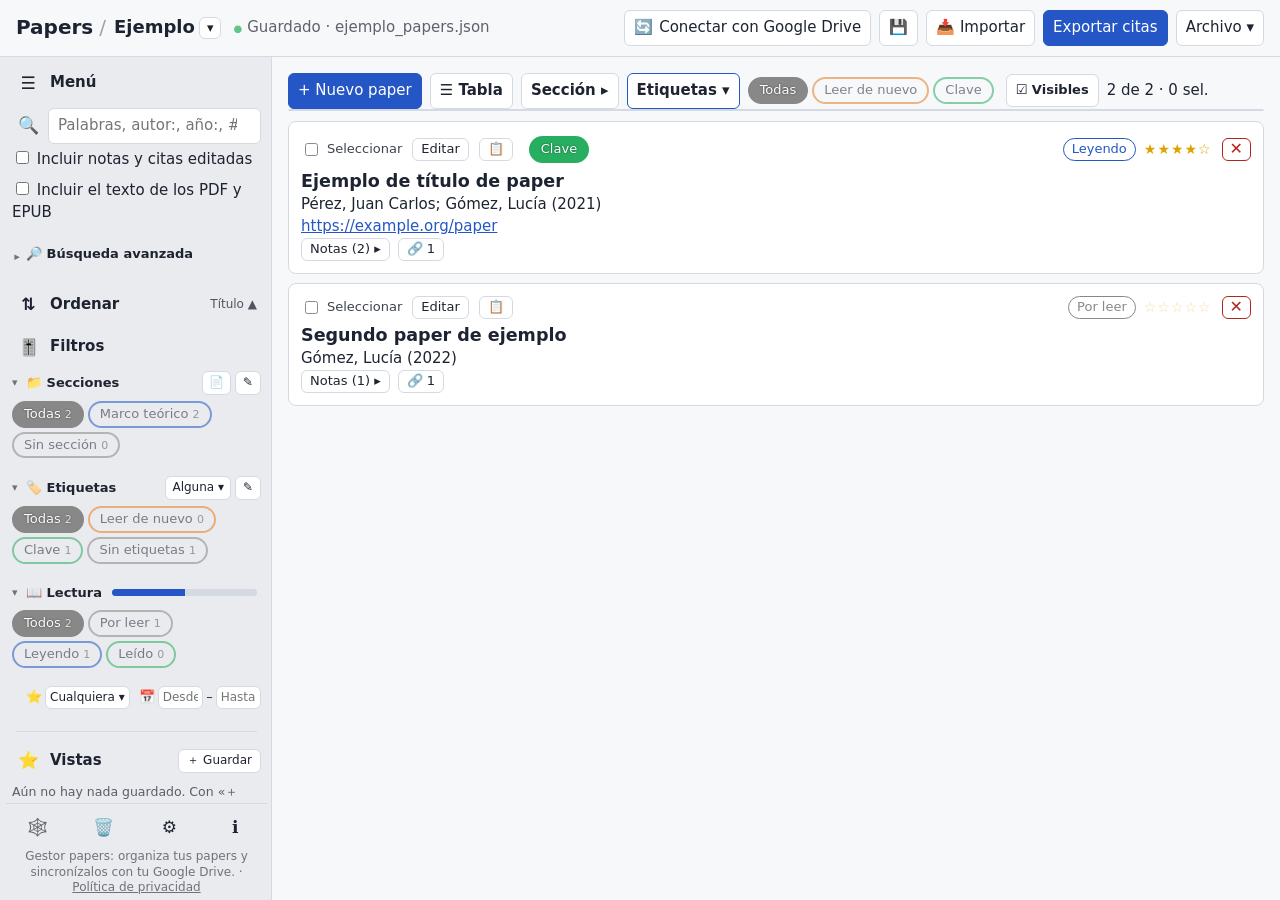
==== commit e5de246f: "v40: buscar dentro del texto de los PDF y EPUB, espacio usado en este navegador y estadísticas por m" ====
--- a/index.html
+++ b/index.html
@@ -31,7 +31,7 @@
     <div id="sbMain">
     <button class="sh" data-onclick="sbToggle()" data-oncontextmenu="sbAllMenu(event)" title="Plegar / desplegar menú · Clic derecho: plegar o desplegar todos los grupos"><span class="ic">☰</span><span class="lbl">Menú</span></button>
     <div class="sg" id="sg-search"><div class="sgh"><button class="sh" data-onclick="sbGroup('search')" title="Buscar: desplegar u ocultar Ordenar y Búsqueda avanzada" aria-label="Buscar"><span class="ic">🔍</span><span class="dot" id="d-search" hidden></span></button><input id="q" type="search" placeholder="Palabras, autor:, año:, #etiqueta" title="Busca cada palabra por separado (título, autores, año, revista, DOI, etiquetas y secciones). También: &quot;frase exacta&quot;, -excluir, autor:garcía, año:2010-2020, revista:…, doi:…, #etiqueta, seccion:…" aria-label="Buscar" data-oninput="qSet(this.value)" data-onkeydown="onEnter(event,qSet,this.value,1)"></div>
-      <div class="sb"><label><input type="checkbox" data-onchange="put(F,'inNotes',this.checked,render)"> Incluir notas y citas editadas</label>
+      <div class="sb"><label><input type="checkbox" data-onchange="put(F,'inNotes',this.checked,render)"> Incluir notas y citas editadas</label><label title="Busca también dentro del texto de los PDF y EPUB que se han abierto en este navegador (o preparado en Configuración → Datos). También con texto:palabra"><input type="checkbox" id="qPdf" data-onchange="put(F,'inPdf',this.checked,render)"> Incluir el texto de los PDF y EPUB</label>
         <div class="fs fold" id="fs-adv"><div class="fh2"><button class="fhb" data-onclick="fsToggle('adv')" aria-expanded="false" title="Plegar o desplegar"><span class="car">▾</span><b>🔎 Búsqueda avanzada</b></button><span class="dot" id="d-adv" hidden></span></div><div class="fsb" id="advUI"></div></div></div></div>
     <div class="sg" id="sg-sel" hidden><div class="sgh"><button class="sh" data-onclick="sbGroup('sel')" title="Papers seleccionados"><span class="ic">☑️</span><span class="lbl" id="selT">Selección</span></button></div>
       <div class="sb"><div id="selP" class="selp"></div></div></div>
@@ -65,4 +65,4 @@
   </main>
 </div>
 <div id="ctx" hidden></div><dialog id="dlg"></dialog><dialog id="mg"></dialog><dialog id="ex"></dialog><dialog id="nv"></dialog><dialog id="cfg"></dialog><dialog id="imp"></dialog><dialog id="rv"></dialog><dialog id="sv"></dialog><dialog id="img"></dialog><dialog id="help"></dialog><dialog id="lk"></dialog><dialog id="tr"></dialog><dialog id="gr"></dialog><dialog id="sy"></dialog><dialog id="pv"></dialog><dialog id="cr"></dialog><dialog id="bk"></dialog><dialog id="dp"></dialog><dialog id="ps"></dialog><dialog id="cmdk" aria-label="Paleta de órdenes"></dialog>
-<script src="js/modelo.js"></script><script src="js/citas.js"></script><script src="js/persistencia.js"></script><script src="js/importar.js"></script><script src="js/config.js"></script><script src="js/lista.js"></script><script src="js/edicion.js"></script><script src="js/drive.js"></script><script src="js/extras.js"></script><script src="js/visor.js"></script><script src="js/bandeja.js"></script><script src="js/epub.js"></script><script src="js/lectura.js"></script><script src="js/resumen.js"></script><script src="app.js"></script></body></html>
+<script src="js/modelo.js"></script><script src="js/citas.js"></script><script src="js/persistencia.js"></script><script src="js/importar.js"></script><script src="js/config.js"></script><script src="js/lista.js"></script><script src="js/edicion.js"></script><script src="js/drive.js"></script><script src="js/extras.js"></script><script src="js/visor.js"></script><script src="js/bandeja.js"></script><script src="js/epub.js"></script><script src="js/lectura.js"></script><script src="js/resumen.js"></script><script src="js/textos.js"></script><script src="app.js"></script></body></html>
--- a/style.css
+++ b/style.css
@@ -345,4 +345,8 @@
 .rlt{border:1px solid var(--bd);border-radius:8px;padding:8px 10px;display:flex;flex-direction:column;gap:2px;background:var(--card)}.rlt small{opacity:.75}.rlt b{font-size:1.35em;font-variant-numeric:tabular-nums}.rlt span{font-size:.85em;opacity:.8}
 .rlh{font-size:1em;margin:12px 0 6px}.rlc{display:flex;align-items:flex-end;gap:2px;height:120px;border-bottom:1px solid var(--bd);padding-top:4px}
 .rlb{flex:1;height:100%;display:flex;align-items:flex-end;cursor:default}.rlb i{display:block;width:100%;background:var(--pri);border-radius:4px 4px 0 0;min-height:0}.rlb:hover i{opacity:.75}
-.rlx{display:flex;justify-content:space-between;font-size:.8em;opacity:.75;margin-top:3px}.rlp{margin:4px 0;padding-left:22px}.rlp li{margin:3px 0}
+.rlx{display:flex;justify-content:space-between;font-size:.8em;opacity:.75;margin-top:3px}.rlp{margin:4px 0;padding-left:22px}.rlm{display:grid;gap:4px}.rlm div{display:grid;grid-template-columns:minmax(60px,30%) 1fr auto;align-items:center;gap:8px;font-size:.9em}.rlm span{overflow:hidden;text-overflow:ellipsis;white-space:nowrap}.rlm i{display:block;height:10px;min-width:2px;background:var(--pri);border-radius:0 4px 4px 0}.rlm b{font-variant-numeric:tabular-nums;font-weight:600}.rlp li{margin:3px 0}
+/* v40: buscar en el texto de los PDF y espacio usado */
+.txhit{display:block;width:100%;text-align:left;margin:4px 0 2px;padding:5px 8px;font-size:.88em;line-height:1.35;border:1px dashed var(--bd);border-radius:6px;background:transparent;color:inherit;cursor:pointer;white-space:normal}.txhit:hover{border-style:solid;border-color:var(--pri)}.txhit mark{padding:0 1px}
+.stob{height:8px;border-radius:4px;background:color-mix(in srgb,var(--bd) 60%,transparent);overflow:hidden;margin:4px 0}.stob i{display:block;height:100%;background:var(--pri)}
+.stot{width:100%;border-collapse:collapse;margin:8px 0;font-size:.92em}.stot th,.stot td{padding:4px 6px;border-bottom:1px solid var(--bd);text-align:left;vertical-align:middle}.stot .num{text-align:right;font-variant-numeric:tabular-nums;white-space:nowrap}
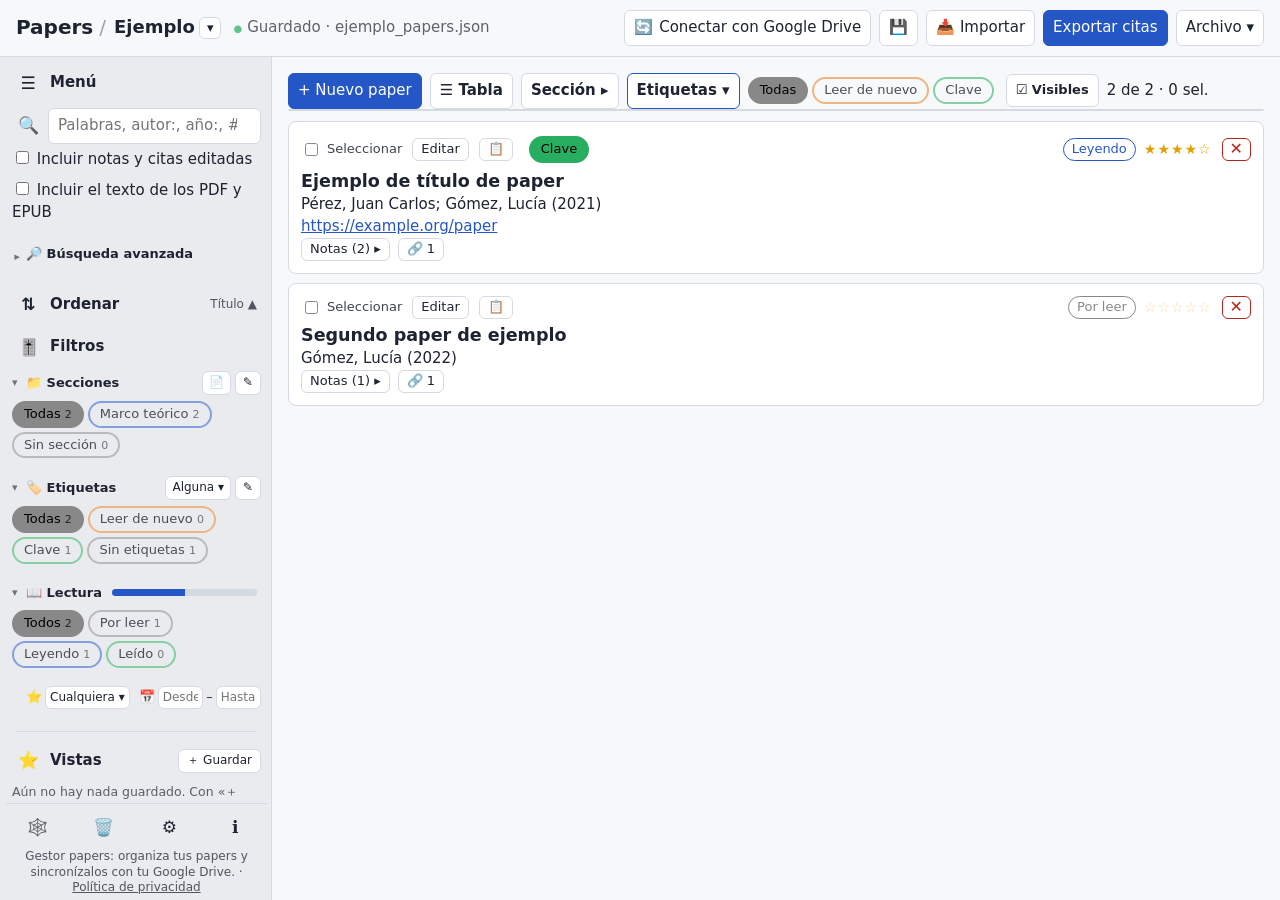
==== commit 60c572d8: "v40: visor de PDF repartido en cuatro archivos y README separado del registro de cambios (CHANGELOG." ====
--- a/index.html
+++ b/index.html
@@ -65,4 +65,4 @@
   </main>
 </div>
 <div id="ctx" hidden></div><dialog id="dlg"></dialog><dialog id="mg"></dialog><dialog id="ex"></dialog><dialog id="nv"></dialog><dialog id="cfg"></dialog><dialog id="imp"></dialog><dialog id="rv"></dialog><dialog id="sv"></dialog><dialog id="img"></dialog><dialog id="help"></dialog><dialog id="lk"></dialog><dialog id="tr"></dialog><dialog id="gr"></dialog><dialog id="sy"></dialog><dialog id="pv"></dialog><dialog id="cr"></dialog><dialog id="bk"></dialog><dialog id="dp"></dialog><dialog id="ps"></dialog><dialog id="cmdk" aria-label="Paleta de órdenes"></dialog>
-<script src="js/modelo.js"></script><script src="js/citas.js"></script><script src="js/persistencia.js"></script><script src="js/importar.js"></script><script src="js/config.js"></script><script src="js/lista.js"></script><script src="js/edicion.js"></script><script src="js/drive.js"></script><script src="js/extras.js"></script><script src="js/visor.js"></script><script src="js/bandeja.js"></script><script src="js/epub.js"></script><script src="js/lectura.js"></script><script src="js/resumen.js"></script><script src="js/textos.js"></script><script src="app.js"></script></body></html>
+<script src="js/modelo.js"></script><script src="js/citas.js"></script><script src="js/persistencia.js"></script><script src="js/importar.js"></script><script src="js/config.js"></script><script src="js/lista.js"></script><script src="js/edicion.js"></script><script src="js/drive.js"></script><script src="js/extras.js"></script><script src="js/visor.js"></script><script src="js/visor-anotar.js"></script><script src="js/visor-mas.js"></script><script src="js/visor-modos.js"></script><script src="js/bandeja.js"></script><script src="js/epub.js"></script><script src="js/lectura.js"></script><script src="js/resumen.js"></script><script src="js/textos.js"></script><script src="app.js"></script></body></html>
--- a/style.css
+++ b/style.css
@@ -10,14 +10,14 @@
 aside{display:flex;flex-direction:column;gap:10px}
 .row{display:flex;flex-wrap:wrap;gap:8px;align-items:center}
 input,select,textarea,button{font:inherit;color:inherit;background:var(--card);border:1px solid var(--bd);border-radius:6px;padding:6px 9px}
-textarea{width:100%;min-height:90px}button{cursor:pointer}button.pri{background:var(--pri);color:#fff;border-color:var(--pri)}
+textarea{width:100%;min-height:90px}button{cursor:pointer}button.pri{background:var(--pri);color:var(--onpri);border-color:var(--pri)}
 button.danger{color:var(--red)}input[type=color]{padding:0;width:36px;height:32px}
 .card{background:var(--card);border:1px solid var(--bd);border-radius:8px;padding:12px;margin-top:10px}
 .card h3{margin:0 0 4px}.card a,dialog a{color:var(--pri);word-break:break-all}.empty{opacity:.7}
-.chip{display:inline-block;margin:2px 4px 2px 0;padding:2px 10px;border-radius:99px;border:2px solid var(--c);font-size:calc(13px * var(--fz,1));opacity:.55;user-select:none}
-.chip.on{background:var(--c);color:#fff;opacity:1;text-shadow:0 0 2px #0008}.chip[onclick]{cursor:pointer}
+.chip{display:inline-block;margin:2px 4px 2px 0;padding:2px 10px;border-radius:99px;border:2px solid color-mix(in srgb,var(--c) 55%,var(--bg));color:color-mix(in srgb,var(--fg) 80%,var(--bg));font-size:calc(13px * var(--fz,1));user-select:none}
+.chip.on{background:var(--c);border-color:var(--c);color:#fff;opacity:1;text-shadow:0 0 2px #0008}.chip[onclick]{cursor:pointer}
 dialog{width:min(760px,96vw);max-height:92vh;overflow:auto;background:var(--bg);color:var(--fg);border:1px solid var(--bd);border-radius:10px}
-dialog::backdrop{background:#0006}.tabs{display:flex;gap:6px;margin:10px 0}.tabs .on{background:var(--pri);color:#fff}
+dialog::backdrop{background:#0006}.tabs{display:flex;gap:6px;margin:10px 0}.tabs .on{background:var(--pri);color:var(--onpri)}
 .grid{display:grid;grid-template-columns:1fr 1fr;gap:8px}.grid label{display:flex;flex-direction:column;font-size:calc(13px * var(--fz,1))}
 .grid .w{grid-column:1/-1}@media(max-width:560px){.grid{grid-template-columns:1fr}}
 .grid label.chk{flex-direction:row;align-items:center;gap:6px;grid-column:1/-1}
@@ -55,7 +55,7 @@
 @media(max-width:520px){.cpick{grid-template-columns:1fr}}
 .sct{margin-top:12px;display:flex;flex-direction:column;gap:6px}.scr{display:flex;justify-content:space-between;align-items:center;gap:10px}
 .scb{display:flex;gap:4px}.scb button{font-size:calc(13px * var(--fz,1));padding:2px 8px;min-width:130px}.scb button.rec{border-color:var(--pri);color:var(--pri)}
-.seg,.stars{display:flex;gap:4px;margin-top:2px}.seg button.on{background:var(--pri);color:#fff;border-color:var(--pri)}
+.seg,.stars{display:flex;gap:4px;margin-top:2px}.seg button.on{background:var(--pri);color:var(--onpri);border-color:var(--pri)}
 .stars button{border:0;background:none;font-size:calc(22px * var(--fz,1));line-height:1;padding:0 2px;opacity:.35}.stars button.on{opacity:1;color:#e0a100}
 .au{display:flex;flex-wrap:wrap;justify-content:space-between;align-items:center;gap:4px 12px}.rd{display:inline-flex;align-items:center;gap:8px}
 .rst{font-size:calc(12px * var(--fz,1));padding:0 9px;border:1px solid var(--c);color:var(--c);border-radius:99px;background:none}.stv{color:#e0a100;letter-spacing:1px;font-size:calc(14px * var(--fz,1))}
@@ -79,7 +79,7 @@
 .svp{margin-top:12px}.svp h3{margin:0 0 4px}.svp .nt{margin:6px 0 6px 10px}#svB{max-height:50vh;overflow:auto;border-top:1px solid var(--bd);margin-top:8px}
 .lkr{display:block;width:100%;text-align:left;margin-top:4px}
 .trb{margin-top:auto}.trb+.cfgb{margin-top:0}
-.sbinfo{margin:6px 0 0;padding:0 10px;font-size:calc(13px * var(--fz,1));line-height:1.35;opacity:.7}.sbinfo a{color:inherit}aside.min .sbinfo{display:none}   /* qué es la app y enlace a la privacidad, siempre visibles (lo pide Google para verificar la marca) */
+.sbinfo{margin:6px 0 0;padding:0 10px;font-size:calc(13px * var(--fz,1));line-height:1.35;opacity:.75}.sbinfo a{color:inherit}aside.min .sbinfo{display:none}   /* qué es la app y enlace a la privacidad, siempre visibles (lo pide Google para verificar la marca) */
 .sbsep{border:0;border-top:1px solid var(--bd);margin:6px 10px;align-self:stretch}
 .shs{padding:3px 10px;font-size:calc(13px * var(--fz,1));font-weight:400;opacity:.7}.shs:hover{opacity:1}.shs .ic{font-size:calc(14px * var(--fz,1))}.shs[hidden]{display:none}   /* Ayuda, Privacidad y Créditos: más bajos y discretos */
 .smb{display:flex;flex-direction:column;gap:2px;padding-left:12px}#sg-more.fold .smb,aside.min .car{display:none}.car{margin-left:auto;font-size:calc(11px * var(--fz,1));transition:transform .15s}#sg-more:not(.fold) .car{transform:rotate(90deg)}   /* plegados por defecto bajo «Información» */
@@ -268,7 +268,7 @@
 .gbox.fold>h2.grp{margin-bottom:4px;opacity:.85}
 #actF:not([hidden])~#list>.gbox:first-child>h2.grp{margin-top:6px}   /* con la fila de filtros encima, la primera sección va pegada a ella */
 .posb{margin-top:8px;font-size:calc(13px * var(--fz,1));width:100%;text-align:left}
-#ctx.posm{width:min(330px,calc(100vw - 16px))}#ctx .posn{display:flex;gap:6px;padding:4px 6px}#ctx .posn input{flex:1;min-width:0}#ctx .posh{display:block;padding:2px 8px 4px;opacity:.7;font-size:calc(12px * var(--fz,1))}#ctx .posn button.pri{background:var(--pri);color:#fff;border:1px solid var(--pri);border-radius:6px;padding:4px 10px}#ctx .posn button.pri:hover{filter:brightness(1.1)}
+#ctx.posm{width:min(330px,calc(100vw - 16px))}#ctx .posn{display:flex;gap:6px;padding:4px 6px}#ctx .posn input{flex:1;min-width:0}#ctx .posh{display:block;padding:2px 8px 4px;opacity:.7;font-size:calc(12px * var(--fz,1))}#ctx .posn button.pri{background:var(--pri);color:var(--onpri);border:1px solid var(--pri);border-radius:6px;padding:4px 10px}#ctx .posn button.pri:hover{filter:brightness(1.1)}
 
 /* Panel de ☑ (Selección) compacto y menú de etiquetas de la tabla (v39.31) */
 #ctx.selm{width:min(340px,calc(100vw - 16px));max-height:calc(100vh - 16px);overflow-y:auto;padding:6px 8px 8px;gap:2px}
@@ -276,12 +276,12 @@
 #ctx.selm .sml{font-size:calc(12px * var(--fz,1));font-weight:600;opacity:.75;margin:6px 2px 2px}#ctx.selm .sml small{font-weight:400;opacity:.8;margin-left:4px}
 #ctx.selm .smr{display:flex;flex-wrap:wrap;gap:4px;margin:0}
 #ctx.selm .smr>button{flex:1 1 auto;text-align:center;border:1px solid var(--bd);border-radius:7px;padding:4px 8px;font-size:calc(13px * var(--fz,1));white-space:nowrap}
-#ctx.selm .seg>button.on{background:var(--pri);color:#fff;border-color:var(--pri)}
+#ctx.selm .seg>button.on{background:var(--pri);color:var(--onpri);border-color:var(--pri)}
 #ctx.selm .stars>button{flex:0 0 auto;border:0;font-size:calc(21px * var(--fz,1));padding:0 3px;line-height:1.2}#ctx.selm .stars>button.on{opacity:1;color:#e0a100}#ctx.selm .stars>button.smx{font-size:calc(13px * var(--fz,1));opacity:.6;margin-left:auto}
 #ctx.selm .smc,#ctx.tpk .tpkc{display:flex;flex-wrap:wrap;max-height:120px;overflow-y:auto;padding:1px 0}
 #ctx.selm .smc .chip,#ctx.tpk .tpkc .chip{cursor:pointer}#ctx .chip.part{opacity:.9;border-style:dashed;background:color-mix(in srgb,var(--c) 22%,transparent)}
 #ctx.selm .sma{margin-top:8px}#ctx.selm .sma+.sma{margin-top:4px}
-#ctx.selm .smr>button.pri{background:var(--pri);color:#fff;border-color:var(--pri)}#ctx.selm .smr>button.pri:hover{filter:brightness(1.1);background:var(--pri)}
+#ctx.selm .smr>button.pri{background:var(--pri);color:var(--onpri);border-color:var(--pri)}#ctx.selm .smr>button.pri:hover{filter:brightness(1.1);background:var(--pri)}
 #ctx.selm .smr>button.danger{color:var(--red);border-color:var(--red)}
 #ctx.tpk{width:min(320px,calc(100vw - 16px));padding:6px 8px 6px;gap:4px}#ctx.tpk .tpkc{max-height:220px}
 #ctx.tpk input{width:100%;box-sizing:border-box;padding:4px 8px;font-size:calc(13px * var(--fz,1))}#ctx.tpk .tpkm{font-size:calc(12px * var(--fz,1));opacity:.75;margin-top:2px}
@@ -301,17 +301,17 @@
 #sbFoot.cmp .sbf{flex-direction:row}#sbFoot.cmp .sbf .sh.sfi{flex:1 1 0;width:auto;justify-content:center;padding:7px 4px;border-radius:8px}#sbFoot.cmp .sbf .sfi .lbl{display:none}
 #sbFoot.cmp .sbf .sfi .dot{position:absolute;top:5px;right:calc(50% - 16px)}#sbFoot.cmp .sbf .shm[aria-expanded=true]{background:var(--card)}
 #sbFoot.cmp #sg-more .smb{flex-direction:row;flex-wrap:wrap;justify-content:center;gap:0 4px;padding:0}#sbFoot.cmp #sg-more .smb .shs{width:auto;padding:3px 8px;font-size:calc(12px * var(--fz,1))}#sbFoot.cmp #sg-more .smb .shs .ic{width:auto;font-size:calc(12px * var(--fz,1))}
-.sbinfo{margin:2px 0 0;padding:0 8px;font-size:calc(12px * var(--fz,1));line-height:1.3;text-align:center;opacity:.6}
+.sbinfo{margin:2px 0 0;padding:0 8px;font-size:calc(12px * var(--fz,1));line-height:1.3;text-align:center;opacity:.75}
 /* Ordenar: una línea con el orden actual; al pulsarla se despliega */
 #sg-sort .sgh .sh{flex:0 0 auto}.sgsum{flex:1;min-width:0;border:0;background:none;text-align:right;font-size:calc(12px * var(--fz,1));opacity:.75;padding:2px 10px 2px 4px;white-space:nowrap;overflow:hidden;text-overflow:ellipsis;color:inherit}
 .sgsum:hover{opacity:1;color:var(--pri)}aside.min .sgsum{display:none}#sg-sort .fs{margin:0}#sg-sort .row{flex-wrap:nowrap}#sg-sort .row select{flex:1;min-width:0}#sg-sort #fs-sort .fsb{display:flex;flex-direction:column;gap:6px}
 /* Selección: el panel compacto (el mismo que el de ☑ Visibles) */
 .selp .sml{font-size:calc(12px * var(--fz,1));font-weight:600;opacity:.75;margin:6px 0 2px}.selp .sml:first-child{margin-top:0}.selp .sml small{font-weight:400;opacity:.8;margin-left:4px}
 .selp .smr{display:flex;flex-wrap:wrap;gap:4px}.selp .smr>button{flex:1 1 auto;text-align:center;border:1px solid var(--bd);border-radius:7px;padding:4px 6px;font-size:calc(13px * var(--fz,1));white-space:nowrap;background:var(--card)}
-.selp .seg>button.on{background:var(--pri);color:#fff;border-color:var(--pri)}
+.selp .seg>button.on{background:var(--pri);color:var(--onpri);border-color:var(--pri)}
 .selp .stars>button{flex:0 0 auto;border:0;background:none;font-size:calc(20px * var(--fz,1));padding:0 2px;line-height:1.2;opacity:.35}.selp .stars>button.on{opacity:1;color:#e0a100}.selp .stars>button.smx{font-size:calc(13px * var(--fz,1));opacity:.6;margin-left:auto}
 .selp .smc{display:flex;flex-wrap:wrap;max-height:110px;overflow-y:auto}.selp .smc .chip{cursor:pointer}.selp .chip.part{opacity:.9;border-style:dashed;background:color-mix(in srgb,var(--c) 22%,transparent)}
-.selp .sma{margin-top:8px}.selp .sma+.sma{margin-top:4px}.selp .smr>button.pri{background:var(--pri);color:#fff;border-color:var(--pri)}.selp .smr>button.danger{color:var(--red);border-color:var(--red)}
+.selp .sma{margin-top:8px}.selp .sma+.sma{margin-top:4px}.selp .smr>button.pri{background:var(--pri);color:var(--onpri);border-color:var(--pri)}.selp .smr>button.danger{color:var(--red);border-color:var(--red)}
 #sg-sel{background:color-mix(in srgb,var(--pri) 7%,transparent);border-radius:8px;margin:2px 0 4px}
 /* Filtros con el mismo diseño: cabecera igual en todos y botones pequeños solo con icono (el texto, al pasar el ratón) */
 .fh2 .mgb .mgl{display:none}.fh2 .mgb,.fh2 .fhx{flex:0 0 auto;min-width:26px;text-align:center;font-size:calc(12px * var(--fz,1));padding:2px 6px;margin:0}
@@ -350,3 +350,8 @@
 .txhit{display:block;width:100%;text-align:left;margin:4px 0 2px;padding:5px 8px;font-size:.88em;line-height:1.35;border:1px dashed var(--bd);border-radius:6px;background:transparent;color:inherit;cursor:pointer;white-space:normal}.txhit:hover{border-style:solid;border-color:var(--pri)}.txhit mark{padding:0 1px}
 .stob{height:8px;border-radius:4px;background:color-mix(in srgb,var(--bd) 60%,transparent);overflow:hidden;margin:4px 0}.stob i{display:block;height:100%;background:var(--pri)}
 .stot{width:100%;border-collapse:collapse;margin:8px 0;font-size:.92em}.stot th,.stot td{padding:4px 6px;border-bottom:1px solid var(--bd);text-align:left;vertical-align:middle}.stot .num{text-align:right;font-variant-numeric:tabular-nums;white-space:nowrap}
+/* v40, accesibilidad: el texto sobre el color de acento o de una etiqueta, blanco o casi negro según lo claro que sea el color (contraste ≥ 4,5) */
+:root{--onpri:#fff}
+@supports (color: oklch(from red l c h)){:root{--onpri:oklch(from var(--pri) clamp(0, (.565 - l) * 1000, 1) 0 0)}.chip.on{color:oklch(from var(--c) clamp(0, (.565 - l) * 1000, 1) 0 0);text-shadow:none}}
+:root[data-theme=dark] .rst{color:color-mix(in srgb,var(--c),#fff 45%)}@media(prefers-color-scheme:dark){:root:not([data-theme=light]) .rst{color:color-mix(in srgb,var(--c),#fff 45%)}}
+#vwScroll:focus-visible,#epScroll:focus-visible{outline:2px solid var(--pri);outline-offset:-2px}
--- a/movil.css
+++ b/movil.css
@@ -21,7 +21,7 @@
 html.mv.mv-mo #mvHdrRow{display:flex}
 html.mv.mv-mo header{z-index:70}   /* el menú ⋯ vive dentro de la cabecera (su contexto de apilamiento): la cabecera tiene que quedar por encima de la sombra (#mvShade, 65) o la sombra se come los toques */
 html.mv #mvHdrRow>button,html.mv #mvHdrRow #fmenu button{justify-content:flex-start;text-align:left;border:0;background:none;color:inherit;padding:10px 12px;min-height:44px;display:flex;align-items:center;gap:8px;white-space:normal}
-html.mv #mvHdrRow>button.pri{background:var(--pri);color:#fff;border-radius:8px}
+html.mv #mvHdrRow>button.pri{background:var(--pri);color:var(--onpri);border-radius:8px}
 html.mv #mvHdrRow>button[title^="Guardar"]::after{content:"Guardar"}
 html.mv #mvHdrRow #syncBtn[hidden]{display:none}html.mv #syncBtn .syl{display:inline}
 html.mv #mvHdrRow .fm{display:contents}html.mv #fmBtn{display:none}
@@ -127,11 +127,11 @@
 html.mv #mvNav button>span:last-child{max-width:100%;overflow:hidden;text-overflow:ellipsis;white-space:nowrap}
 html.mv #mvNav [data-mv=cfg] .mvl::after{content:"Configuración"}html.mv #mvNav #mvIb:not([hidden])~[data-mv=cfg] .mvl::after{content:"Ajustes"}   /* con 🗃️ a su lado no cabe entero */
 @media (max-width:369px){html.mv #mvNav button{font-size:calc(10px * var(--fz,1))}html.mv #mvNav{padding-left:0;padding-right:0}}@media (max-width:339px){html.mv #mvNav [data-mv=cfg] .mvl::after{content:"Ajustes"}html.mv #mvNav{grid-template-columns:minmax(0,1fr) 52px minmax(0,1fr)}html.mv #mvNav .mvnew .ic{width:42px}}   /* móviles estrechos: que quepan los nombres */
-html.mv #mvIb .ic b{position:absolute;top:-4px;right:-12px;font-size:calc(10px * var(--fz,1));line-height:15px;min-width:15px;padding:0 4px;border-radius:8px;background:var(--pri);color:#fff}html.mv #mvIb.on .ic{outline:2px solid var(--pri);outline-offset:2px;border-radius:6px}
+html.mv #mvIb .ic b{position:absolute;top:-4px;right:-12px;font-size:calc(10px * var(--fz,1));line-height:15px;min-width:15px;padding:0 4px;border-radius:8px;background:var(--pri);color:var(--onpri)}html.mv #mvIb.on .ic{outline:2px solid var(--pri);outline-offset:2px;border-radius:6px}
 html.mv #ibBtn{display:none}   /* en el móvil, la bandeja va en la barra inferior */
 html.mv #mvNav button{display:flex;flex-direction:column;align-items:center;justify-content:center;gap:2px;border:0;background:none;padding:4px 0;font-size:calc(11px * var(--fz,1));min-height:0}
 html.mv #mvNav .ic{font-size:calc(20px * var(--fz,1));width:auto;position:relative}html.mv #mvNav .mvfd{top:-2px;right:-8px}
-html.mv #mvNav .mvnew .ic{background:var(--pri);color:#fff;width:46px;height:34px;border-radius:17px;display:flex;align-items:center;justify-content:center;font-size:calc(22px * var(--fz,1))}
+html.mv #mvNav .mvnew .ic{background:var(--pri);color:var(--onpri);width:46px;height:34px;border-radius:17px;display:flex;align-items:center;justify-content:center;font-size:calc(22px * var(--fz,1))}
 html.mv.mv-dr #mvNav{z-index:50}
 html.mv #toast{bottom:calc(var(--mvnav) + var(--mvsafe) + 10px);max-width:calc(100vw - 20px);flex-wrap:wrap}
 
@@ -183,7 +183,7 @@
 /* arrastrar un paper con el dedo a otra sección */
 html.mvdrag,html.mvdrag body{user-select:none;-webkit-user-select:none}
 html.mv #list .card,html.mv #list tr.rw{-webkit-touch-callout:none}
-.mvghost{position:fixed;z-index:300;transform:translate(-50%,-130%);max-width:70vw;padding:6px 12px;border-radius:16px;background:var(--pri);color:#fff;font-size:calc(13px * var(--fz,1));white-space:nowrap;overflow:hidden;text-overflow:ellipsis;pointer-events:none;box-shadow:0 4px 14px #0004}
+.mvghost{position:fixed;z-index:300;transform:translate(-50%,-130%);max-width:70vw;padding:6px 12px;border-radius:16px;background:var(--pri);color:var(--onpri);font-size:calc(13px * var(--fz,1));white-space:nowrap;overflow:hidden;text-overflow:ellipsis;pointer-events:none;box-shadow:0 4px 14px #0004}
 html.mv #list .gbox.over{outline:2px dashed var(--pri);outline-offset:2px;border-radius:10px}
 /* tabla del móvil, más compacta: menos aire, letra y botones algo más pequeños (las zonas táctiles siguen siendo cómodas en altura de línea) */
 html.mv .tbl tr.rw{padding:4px 2px 4px 8px;row-gap:1px;column-gap:7px;font-size:calc(12px * var(--fz,1))}
--- a/visor.css
+++ b/visor.css
@@ -12,7 +12,7 @@
 .vwtb{display:flex;align-items:center;gap:4px;padding:4px 10px;border-bottom:1px solid var(--bd);background:var(--card);overflow-x:auto;scrollbar-width:none}
 .vwm{display:inline-flex;align-items:center;gap:5px;border:1px solid transparent;background:none;padding:4px 9px;border-radius:8px;white-space:nowrap;font-size:calc(14px * var(--fz,1))}
 .vwm span{font-size:calc(16px * var(--fz,1))}.vwm.on{background:color-mix(in srgb,var(--pri) 16%,transparent);border-color:color-mix(in srgb,var(--pri) 45%,transparent)}
-.vwm b{font-size:calc(12px * var(--fz,1));background:var(--pri);color:#fff;border-radius:99px;padding:0 6px;font-weight:600}.vwm b:empty{display:none}
+.vwm b{font-size:calc(12px * var(--fz,1));background:var(--pri);color:var(--onpri);border-radius:99px;padding:0 6px;font-weight:600}.vwm b:empty{display:none}
 .vwcs{display:inline-flex;gap:5px;align-items:center;margin:0 6px}
 .vwc{width:24px;height:24px;min-width:24px;min-height:24px;padding:0;border-radius:50%;background:var(--c);border:2px solid color-mix(in srgb,var(--c) 60%,#000)}
 .vwc.on{outline:3px solid var(--pri);outline-offset:2px}
@@ -47,7 +47,7 @@
 .vwmenu button{border:0;background:none;text-align:left;padding:8px 10px;border-radius:6px}.vwmenu button:hover{background:color-mix(in srgb,var(--fg) 8%,transparent)}.vwmenu hr{border:0;border-top:1px solid var(--bd);margin:4px 0}
 #vwSide{width:320px;flex:none;border-left:1px solid var(--bd);background:var(--card);display:flex;flex-direction:column;min-height:0}#vwSide[hidden]{display:none}
 .vwsh{display:flex;align-items:center;padding:8px 10px 4px}.vwsh b{flex:1}
-.vwsf{display:flex;flex-wrap:wrap;gap:6px;padding:4px 10px 8px;align-items:center;border-bottom:1px solid var(--bd)}.vwsf button{font-size:calc(12px * var(--fz,1));padding:2px 9px;border-radius:99px}.vwsf .vwc{width:20px;height:20px;min-width:20px;min-height:20px;border-radius:50%}.vwsf button.on:not(.vwc){background:var(--pri);color:#fff;border-color:var(--pri)}
+.vwsf{display:flex;flex-wrap:wrap;gap:6px;padding:4px 10px 8px;align-items:center;border-bottom:1px solid var(--bd)}.vwsf button{font-size:calc(12px * var(--fz,1));padding:2px 9px;border-radius:99px}.vwsf .vwc{width:20px;height:20px;min-width:20px;min-height:20px;border-radius:50%}.vwsf button.on:not(.vwc){background:var(--pri);color:var(--onpri);border-color:var(--pri)}
 .vwsl{flex:1;overflow:auto;padding:6px 8px;display:flex;flex-direction:column;gap:6px}
 .vwi{display:flex;flex-direction:column;align-items:stretch;text-align:left;gap:3px;border:1px solid var(--bd);border-left:5px solid var(--c);border-radius:8px;padding:6px 8px;background:var(--bg);font-size:calc(13px * var(--fz,1));width:100%}
 .vwi.on{outline:2px solid var(--pri)}.vwi small{opacity:.65}.vwit{line-height:1.35}.vwim{opacity:.85;white-space:pre-wrap;line-height:1.35}
@@ -92,7 +92,7 @@
 .ibb{margin-top:6px;gap:6px}.ibb button{font-size:calc(13px * var(--fz,1));padding:4px 9px}.ibb .x{margin-left:auto}
 .ibpl{display:flex;flex-direction:column;gap:6px;margin-top:10px;max-height:60vh;overflow:auto}.ibpl button{display:flex;flex-direction:column;align-items:flex-start;text-align:left;gap:2px}.ibpl small{opacity:.7}
 html.mv #inbox{margin:6px 0}html.mv .ibt{width:72px;height:96px}html.mv .ibb button{flex:1 1 auto}
-.vwsh .vwpk{margin-left:auto;font-size:calc(12px * var(--fz,1));padding:3px 8px}.vwsh .vwpk.on{background:var(--pri);color:#fff;border-color:var(--pri)}.vwsh .vwpk+.vwib{margin-left:4px}
+.vwsh .vwpk{margin-left:auto;font-size:calc(12px * var(--fz,1));padding:3px 8px}.vwsh .vwpk.on{background:var(--pri);color:var(--onpri);border-color:var(--pri)}.vwsh .vwpk+.vwib{margin-left:4px}
 .vwexp{align-items:center}.vwexp small{color:var(--mut,#666)}.vwexp select{font-size:calc(13px * var(--fz,1));padding:3px 4px;max-width:150px}
 
 /* v39.2 */
@@ -102,11 +102,11 @@
 html.mv .vwnote{width:32px;height:32px;font-size:18px;transform:translate(-7px,-7px)}
 .ibdup{font-size:calc(12px * var(--fz,1));padding:4px 6px;border-radius:6px;background:color-mix(in srgb,#e8a33a 18%,transparent);display:flex;flex-wrap:wrap;gap:4px;align-items:center}.ibdup .sm{padding:1px 6px}
 .ibann{background:none;border:0;padding:0;color:var(--pri);font-size:calc(12px * var(--fz,1));text-align:left;cursor:pointer;text-decoration:underline}
-.ibbtn{display:inline-flex;align-items:center;gap:3px}.ibbtn b{font-size:calc(11px * var(--fz,1));background:var(--pri);color:#fff;border-radius:9px;padding:0 6px;line-height:16px}.ibbtn.on{outline:2px solid var(--pri)}.ibbtn[hidden]{display:none}
+.ibbtn{display:inline-flex;align-items:center;gap:3px}.ibbtn b{font-size:calc(11px * var(--fz,1));background:var(--pri);color:var(--onpri);border-radius:9px;padding:0 6px;line-height:16px}.ibbtn.on{outline:2px solid var(--pri)}.ibbtn[hidden]{display:none}
 
 /* v39.5: pestañas del panel (anotaciones, índice, páginas), notas aparte, borrar varias, modo noche */
-.vwst{display:flex;gap:2px;align-items:center;padding:6px 6px 0;border-bottom:1px solid var(--bd)}.vwst button[role=tab]{flex:1;border:0;border-bottom:2px solid transparent;border-radius:6px 6px 0 0;background:none;padding:6px 4px;font-size:calc(13px * var(--fz,1));white-space:nowrap}.vwst button.on{border-bottom-color:var(--pri);color:var(--pri);font-weight:600}.vwst .vwib{flex:none}
-.vwkd{display:flex;flex-wrap:wrap;gap:4px}.vwkd button{font-size:calc(12px * var(--fz,1));padding:2px 8px;border-radius:99px}.vwkd button.on{background:var(--pri);color:#fff;border-color:var(--pri)}
+.vwst{display:flex;gap:2px;align-items:center;padding:6px 6px 0;border-bottom:1px solid var(--bd)}.vwst button[role=tab]{flex:1;border:0;border-bottom:2px solid transparent;border-radius:6px 6px 0 0;background:none;padding:6px 4px;font-size:calc(13px * var(--fz,1));white-space:nowrap}.vwst button.on{border-bottom-color:var(--pri);color:var(--pri);font-weight:600}.vwst .vwib{flex:none}.vwstt{display:flex;flex:1;gap:2px;align-items:center;min-width:0}
+.vwkd{display:flex;flex-wrap:wrap;gap:4px}.vwkd button{font-size:calc(12px * var(--fz,1));padding:2px 8px;border-radius:99px}.vwkd button.on{background:var(--pri);color:var(--onpri);border-color:var(--pri)}
 .vwpkb{display:flex;gap:6px;padding:0 10px 6px}.vwpkb button{font-size:calc(12px * var(--fz,1));padding:3px 8px}
 .vwgh{margin:6px 2px 0;font-size:calc(12px * var(--fz,1));opacity:.75;font-weight:600}
 .vwtoc ul{list-style:none;margin:0;padding:0}.vwtl{display:flex;width:100%;gap:8px;align-items:baseline;text-align:left;border:0;background:none;padding:5px 6px 5px calc(6px + var(--d) * 14px);border-radius:6px;font-size:calc(13px * var(--fz,1))}.vwtl:hover{background:color-mix(in srgb,var(--pri) 10%,transparent)}.vwtl span{flex:1}.vwtl small{opacity:.6}.vwtl.no{opacity:.6;cursor:default}
@@ -172,7 +172,7 @@
 #vwAuto input[type=range]{width:min(180px,32vw);accent-color:var(--pri);margin:0 4px}
 #vwAuto #vwAutoV{min-width:1.6em;text-align:center;font-size:calc(13px * var(--fz,1));font-variant-numeric:tabular-nums;opacity:.75}
 #vwAuto .vwap{font-size:calc(18px * var(--fz,1));background:color-mix(in srgb,var(--pri) 16%,transparent);border-radius:99px}
-#vwAuto.paused .vwap{background:var(--pri);color:#fff}
+#vwAuto.paused .vwap{background:var(--pri);color:var(--onpri)}
 html.mv #vwAuto{bottom:10px}html.mv #vwAuto .vwib{min-width:40px;min-height:40px}
 /* ---- v39.40: recorte de márgenes, marcadores ---- */
 #vw.crop #vwPages{overflow:clip}
@@ -225,7 +225,7 @@
 #epPop[hidden]{display:none}.epnote{max-height:40vh;overflow:auto;font-size:calc(14px * var(--fz,1));line-height:1.45;margin:0 0 4px;white-space:pre-wrap}
 #epAuto{position:absolute;left:50%;bottom:14px;transform:translateX(-50%);display:flex;align-items:center;gap:2px;padding:4px 6px;border-radius:99px;max-width:calc(100% - 16px)}#epAuto[hidden]{display:none}
 #epAuto input[type=range]{width:min(180px,32vw);accent-color:var(--pri);margin:0 4px}#epAutoV{min-width:1.6em;text-align:center;font-size:calc(13px * var(--fz,1));opacity:.75}
-#epAuto .vwap{font-size:calc(18px * var(--fz,1));background:color-mix(in srgb,var(--pri) 16%,transparent);border-radius:99px}#epAuto.paused .vwap{background:var(--pri);color:#fff}#epAuto .vwcb.on{background:color-mix(in srgb,var(--pri) 22%,transparent)}
+#epAuto .vwap{font-size:calc(18px * var(--fz,1));background:color-mix(in srgb,var(--pri) 16%,transparent);border-radius:99px}#epAuto.paused .vwap{background:var(--pri);color:var(--onpri)}#epAuto .vwcb.on{background:color-mix(in srgb,var(--pri) 22%,transparent)}
 #epFsX{display:none;top:8px;right:8px;opacity:.6}#ep.fs #epFsX{display:block}#ep.fs .vwh,#ep.fs .vwtb,#ep.fs .epfoot{display:none}
 #ep.conc .vwh,#ep.conc .vwtb,#ep.conc .epfoot,#ep.conc #epAuto,#ep.conc #epMenu,#ep.conc #epPop,#ep.conc #epSel,#ep.conc #epFsX{display:none!important}#ep.conc #epScroll{cursor:none}
 .epmrow{display:flex;gap:4px;padding:2px 6px 4px}.vwmenu .epmrow button{flex:1;text-align:center;border:1px solid var(--bd);padding:6px 4px}.vwmenu .epmrow button.on{background:color-mix(in srgb,var(--pri) 16%,transparent);border-color:color-mix(in srgb,var(--pri) 50%,transparent)}
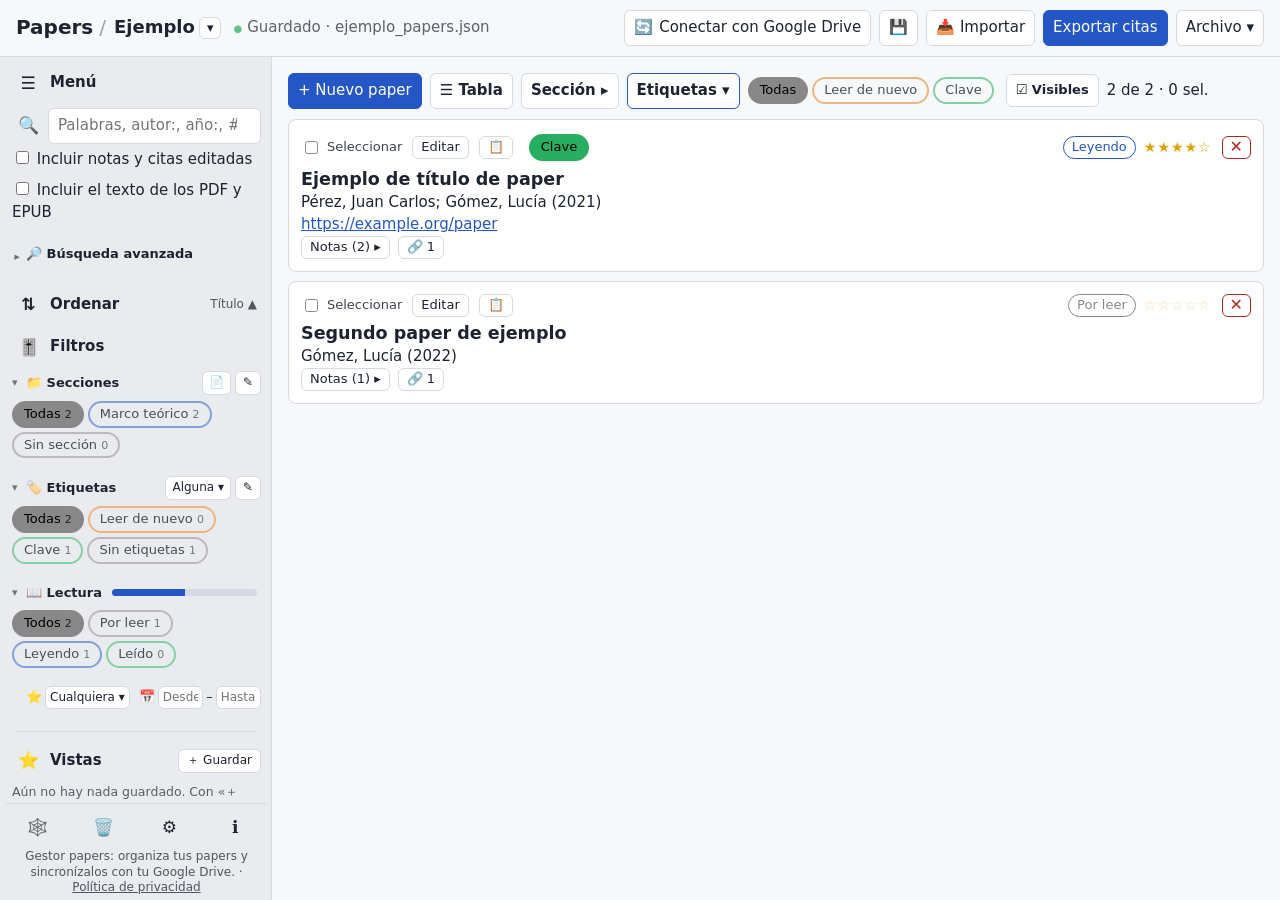
==== commit c301bdc3: "v40: PDF.js 5.7 (R7) Actualiza lib/pdfjs de 4.10 a 5.7.284: decodificadores en WebAssembly (wasm/, i" ====
--- a/index.html
+++ b/index.html
@@ -1,7 +1,7 @@
 <!DOCTYPE html>
 <html lang="es"><head><meta charset="utf-8">
 <meta name="viewport" content="width=device-width,initial-scale=1">
-<meta http-equiv="Content-Security-Policy" content="default-src 'self'; script-src 'self' https://accounts.google.com; style-src 'self' 'unsafe-inline' https://accounts.google.com; img-src * data: blob:; connect-src 'self' data: blob: https://www.googleapis.com https://oauth2.googleapis.com https://accounts.google.com https://api.crossref.org https://openlibrary.org https://api.openalex.org https://doi.org https://api.datacite.org https://data.datacite.org https://data.crossref.org https://data.medra.org https://api.ncbi.nlm.nih.gov; frame-src https://accounts.google.com; object-src 'none'; base-uri 'self'; form-action 'none'">
+<meta http-equiv="Content-Security-Policy" content="default-src 'self'; script-src 'self' 'wasm-unsafe-eval' https://accounts.google.com; style-src 'self' 'unsafe-inline' https://accounts.google.com; img-src * data: blob:; connect-src 'self' data: blob: https://www.googleapis.com https://oauth2.googleapis.com https://accounts.google.com https://api.crossref.org https://openlibrary.org https://api.openalex.org https://doi.org https://api.datacite.org https://data.datacite.org https://data.crossref.org https://data.medra.org https://api.ncbi.nlm.nih.gov; frame-src https://accounts.google.com; object-src 'none'; base-uri 'self'; form-action 'none'">
 <title>Gestor de papers</title><meta name="description" content="Gestor de papers académicos: notas, secciones, etiquetas, citas en varios estilos y sincronización opcional con tu propio Google Drive."><link rel="stylesheet" href="style.css"><link rel="stylesheet" href="movil.css"><link rel="stylesheet" href="visor.css"><script src="js/movil.js"></script><link rel="manifest" href="manifest.json"><meta name="theme-color" content="#2457c5"><link rel="icon" href="icon-192.png"></head>
 <body>
 <header>
--- a/style.css
+++ b/style.css
@@ -333,7 +333,7 @@
 .retr{display:inline-block;font-size:calc(11.5px * var(--fz,1));font-weight:600;color:#fff;background:var(--red);border-radius:4px;padding:0 5px;margin-right:4px;vertical-align:2px;white-space:nowrap}
 .retrw{background:color-mix(in srgb,var(--red) 12%,transparent);border:1px solid var(--red);border-radius:8px;padding:8px 10px}
 /* Seguir leyendo (v40) */
-#cont{display:flex;align-items:stretch;gap:0;margin:0 0 10px;border:1px solid var(--bd);border-radius:10px;background:var(--card);overflow:hidden}
+#cont[hidden]{display:none}#cont{display:flex;align-items:stretch;gap:0;margin:0 0 10px;border:1px solid var(--bd);border-radius:10px;background:var(--card);overflow:hidden}
 #cont .cmain{flex:1;min-width:0;display:flex;align-items:baseline;gap:8px;border:0;border-radius:0;background:none;text-align:left;padding:8px 12px;white-space:nowrap;overflow:hidden}
 #cont .cmain span{color:var(--pri);font-weight:600}#cont .cmain b{overflow:hidden;text-overflow:ellipsis;font-weight:500;min-width:0}#cont .cmain small{opacity:.7;flex:none}
 #cont .cx{border:0;border-left:1px solid var(--bd);border-radius:0;background:none;padding:0 12px}#cont .cmain:hover{background:color-mix(in srgb,var(--pri) 7%,transparent)}
--- a/visor.css
+++ b/visor.css
@@ -19,7 +19,7 @@
 .vwsb{margin-left:auto}
 .vwbody{flex:1;display:flex;min-height:0;position:relative}
 #vwScroll{flex:1;overflow:auto;position:relative;background:color-mix(in srgb,var(--fg) 12%,var(--bg));outline:none;touch-action:pan-x pan-y;overscroll-behavior:contain}
-#vwPages{--scale-factor:1;display:flex;flex-direction:column;align-items:center;gap:12px;padding:12px;width:max-content;min-width:100%}
+#vwPages{--scale-factor:1;--total-scale-factor:var(--scale-factor);--scale-round-x:1px;--scale-round-y:1px;display:flex;flex-direction:column;align-items:center;gap:12px;padding:12px;width:max-content;min-width:100%}
 .vwload{position:absolute;inset:40px 16px auto;text-align:center;opacity:.8}.vwload button{margin-left:6px}
 .vwp{position:relative;background:#fff;box-shadow:0 1px 4px #0003;flex:none}
 .vwcv{position:absolute;inset:0;width:100%;height:100%;display:block}
@@ -56,8 +56,9 @@
 /* capa de texto de PDF.js (pdf_viewer.css 4.10, lo justo): texto transparente encima del lienzo para seleccionar */
 .textLayer{position:absolute;text-align:initial;inset:0;overflow:clip;opacity:1;line-height:1;text-size-adjust:none;-webkit-text-size-adjust:none;forced-color-adjust:none;transform-origin:0 0;caret-color:CanvasText;z-index:1}
 .textLayer :is(span,br){color:transparent;position:absolute;white-space:pre;cursor:text;transform-origin:0% 0%}
-.textLayer > :not(.markedContent),.textLayer .markedContent span:not(.markedContent){z-index:1}
-.textLayer span.markedContent{top:0;height:0}
+.textLayer{--min-font-size:1;--text-scale-factor:calc(var(--total-scale-factor) * var(--min-font-size));--min-font-size-inv:calc(1 / var(--min-font-size))}
+.textLayer > :not(.markedContent),.textLayer .markedContent span:not(.markedContent){z-index:1;--font-height:0;font-size:calc(var(--text-scale-factor) * var(--font-height));--scale-x:1;--rotate:0deg;transform:rotate(var(--rotate)) scaleX(var(--scale-x)) scale(var(--min-font-size-inv))}
+.textLayer .markedContent{display:contents}
 .textLayer span[role=img]{user-select:none;cursor:default}
 .textLayer ::selection{background:rgba(0 0 255 / .25);background:color-mix(in srgb,AccentColor,transparent 75%)}
 .textLayer br::selection{background:transparent}
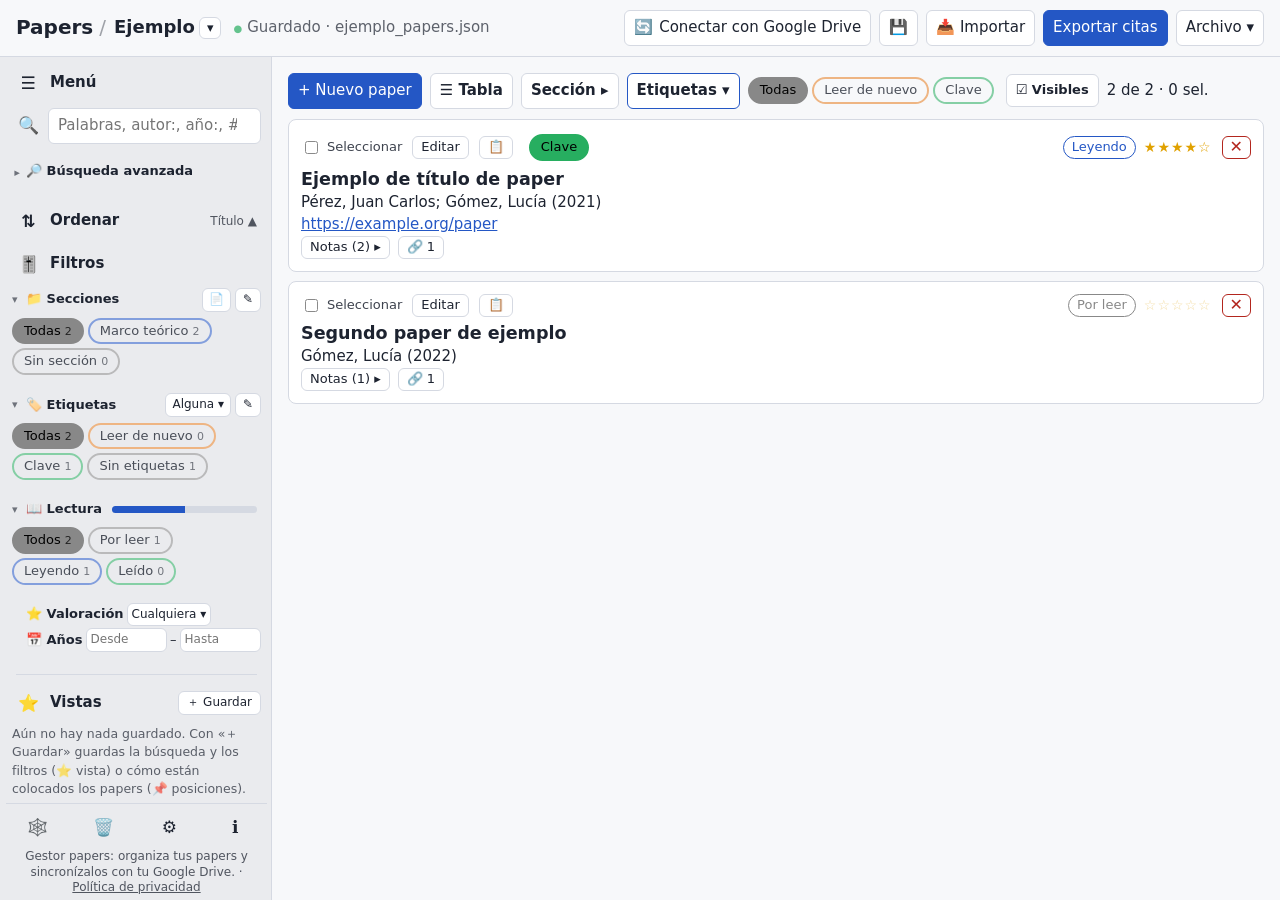
==== commit 1503380a: "v40.6: modo Sencillo/Completo de la app; Exportar, Configuración, ficha (Cita, Notas, Relacionados)," ====
--- a/index.html
+++ b/index.html
@@ -1,7 +1,7 @@
 <!DOCTYPE html>
 <html lang="es"><head><meta charset="utf-8">
 <meta name="viewport" content="width=device-width,initial-scale=1">
-<meta http-equiv="Content-Security-Policy" content="default-src 'self'; script-src 'self' 'wasm-unsafe-eval' https://accounts.google.com; style-src 'self' 'unsafe-inline' https://accounts.google.com; img-src * data: blob:; connect-src 'self' data: blob: https://www.googleapis.com https://oauth2.googleapis.com https://accounts.google.com https://api.crossref.org https://openlibrary.org https://api.openalex.org https://doi.org https://api.datacite.org https://data.datacite.org https://data.crossref.org https://data.medra.org https://api.ncbi.nlm.nih.gov; frame-src https://accounts.google.com; object-src 'none'; base-uri 'self'; form-action 'none'">
+<meta http-equiv="Content-Security-Policy" content="default-src 'self'; script-src 'self' https://accounts.google.com; style-src 'self' 'unsafe-inline' https://accounts.google.com; img-src * data: blob:; connect-src 'self' data: blob: https://www.googleapis.com https://oauth2.googleapis.com https://accounts.google.com https://api.crossref.org https://openlibrary.org https://api.openalex.org https://doi.org https://api.datacite.org https://data.datacite.org https://data.crossref.org https://data.medra.org https://api.ncbi.nlm.nih.gov; frame-src https://accounts.google.com; object-src 'none'; base-uri 'self'; form-action 'none'">
 <title>Gestor de papers</title><meta name="description" content="Gestor de papers académicos: notas, secciones, etiquetas, citas en varios estilos y sincronización opcional con tu propio Google Drive."><link rel="stylesheet" href="style.css"><link rel="stylesheet" href="movil.css"><link rel="stylesheet" href="visor.css"><script src="js/movil.js"></script><link rel="manifest" href="manifest.json"><meta name="theme-color" content="#2457c5"><link rel="icon" href="icon-192.png"></head>
 <body>
 <header>
@@ -31,7 +31,7 @@
     <div id="sbMain">
     <button class="sh" data-onclick="sbToggle()" data-oncontextmenu="sbAllMenu(event)" title="Plegar / desplegar menú · Clic derecho: plegar o desplegar todos los grupos"><span class="ic">☰</span><span class="lbl">Menú</span></button>
     <div class="sg" id="sg-search"><div class="sgh"><button class="sh" data-onclick="sbGroup('search')" title="Buscar: desplegar u ocultar Ordenar y Búsqueda avanzada" aria-label="Buscar"><span class="ic">🔍</span><span class="dot" id="d-search" hidden></span></button><input id="q" type="search" placeholder="Palabras, autor:, año:, #etiqueta" title="Busca cada palabra por separado (título, autores, año, revista, DOI, etiquetas y secciones). También: &quot;frase exacta&quot;, -excluir, autor:garcía, año:2010-2020, revista:…, doi:…, #etiqueta, seccion:…" aria-label="Buscar" data-oninput="qSet(this.value)" data-onkeydown="onEnter(event,qSet,this.value,1)"></div>
-      <div class="sb"><label><input type="checkbox" data-onchange="put(F,'inNotes',this.checked,render)"> Incluir notas y citas editadas</label><label title="Busca también dentro del texto de los PDF y EPUB que se han abierto en este navegador (o preparado en Configuración → Datos). También con texto:palabra"><input type="checkbox" id="qPdf" data-onchange="put(F,'inPdf',this.checked,render)"> Incluir el texto de los PDF y EPUB</label>
+      <div class="sb"><label class="qinc"><input type="checkbox" id="qNotes" data-onchange="put(F,'inNotes',this.checked,render)"> Incluir notas y citas editadas</label><label class="qinc" title="Busca también dentro del texto de los PDF y EPUB que se han abierto en este navegador (o preparado en Configuración → Datos). También con texto:palabra"><input type="checkbox" id="qPdf" data-onchange="put(F,'inPdf',this.checked,render)"> Incluir el texto de los PDF y EPUB</label>
         <div class="fs fold" id="fs-adv"><div class="fh2"><button class="fhb" data-onclick="fsToggle('adv')" aria-expanded="false" title="Plegar o desplegar"><span class="car">▾</span><b>🔎 Búsqueda avanzada</b></button><span class="dot" id="d-adv" hidden></span></div><div class="fsb" id="advUI"></div></div></div></div>
     <div class="sg" id="sg-sel" hidden><div class="sgh"><button class="sh" data-onclick="sbGroup('sel')" title="Papers seleccionados"><span class="ic">☑️</span><span class="lbl" id="selT">Selección</span></button></div>
       <div class="sb"><div id="selP" class="selp"></div></div></div>
@@ -41,7 +41,7 @@
       <div class="sb"><div class="fs" id="fs-sec"><div class="fh2"><button class="fhb" data-onclick="fsToggle('sec')" aria-expanded="true" title="Plegar o desplegar"><span class="car">▾</span><b>📁 Secciones</b></button><button class="fhx" data-onclick="svOpenF()" title="Notas de la sección elegida (o de todas)" aria-label="Notas de la sección">📄</button><button class="mgb" data-onclick="openMg('sections')" title="Gestionar secciones" aria-label="Gestionar secciones">✎<span class="mgl"> Gestionar</span></button></div><div class="fsb"><div id="secF"></div></div></div>
         <div class="fs" id="fs-tag"><div class="fh2"><button class="fhb" data-onclick="fsToggle('tag')" aria-expanded="true" title="Plegar o desplegar"><span class="car">▾</span><b>🏷️ Etiquetas</b></button><button class="fhx" id="modeB" data-onclick="modeMenu(event)" title="Cómo combinar varias etiquetas: que tenga alguna o todas las elegidas"></button><button class="mgb" data-onclick="openMg('tags')" title="Gestionar etiquetas" aria-label="Gestionar etiquetas">✎<span class="mgl"> Gestionar</span></button></div><div class="fsb"><input id="tagQ" type="search" placeholder="Buscar etiqueta…" aria-label="Buscar etiqueta" data-oninput="tagQSet(this.value)" hidden><div id="tagF"></div></div></div>
         <div class="fs" id="fs-read"><div class="fh2"><button class="fhb" data-onclick="fsToggle('read')" aria-expanded="true" title="Plegar o desplegar"><span class="car">▾</span><b>📖 Lectura</b></button><div id="readP" class="pjb" title=""></div></div><div class="fsb"><div id="readF"></div></div></div>
-        <div class="fs" id="fs-rat"><div class="fh2 yrs"><b class="fht" title="Valoración mínima" aria-label="Valoración">⭐</b><button class="fhx" id="minR" data-onclick="minRMenu(event)" title="Valoración mínima"></button><b class="fht fhi" title="Años de publicación" aria-label="Años">📅</b><input id="yFrom" type="number" min="0" max="9999" placeholder="Desde" aria-label="Desde el año" data-onchange="setYears()"><span>–</span><input id="yTo" type="number" min="0" max="9999" placeholder="Hasta" aria-label="Hasta el año" data-onchange="setYears()"></div></div></div></div>
+        <div class="fs" id="fs-rat"><div class="fh2 yrs"><b class="fht" title="Valoración mínima">⭐ Valoración</b><button class="fhx" id="minR" data-onclick="minRMenu(event)" title="Valoración mínima"></button></div><div class="fh2 yrs"><b class="fht" title="Años de publicación">📅 Años</b><input id="yFrom" type="number" min="0" max="9999" placeholder="Desde" aria-label="Desde el año" data-onchange="setYears()"><span>–</span><input id="yTo" type="number" min="0" max="9999" placeholder="Hasta" aria-label="Hasta el año" data-onchange="setYears()"></div></div></div></div>
     <hr class="sbsep">
     <div class="sg" id="sg-fav"><div class="sgh"><button class="sh" data-onclick="sbGroup('fav')" title="Vistas: búsquedas, filtros y posiciones guardadas"><span class="ic">⭐</span><span class="lbl">Vistas</span></button><button class="fvadd" data-onclick="favNew()" title="Guardar con un nombre la búsqueda y los filtros actuales, o cómo están colocados los papers">＋ Guardar</button></div>
       <div class="sb"><div id="favN" hidden><div class="seg favk"><button id="favK1" class="on" data-onclick="favKind('fav')" title="La búsqueda, el orden y los filtros actuales">⭐ Vista</button><button id="favK2" data-onclick="favKind('pos')" title="Cómo están colocados ahora los papers (orden manual), en cada sección">📌 Posiciones</button></div><input id="favName" maxlength="40" placeholder="Nombre de la vista" aria-label="Nombre" data-onkeydown="favKeyDown(event)"><small id="favH"></small><div class="row"><button class="pri" data-onclick="favSaveForm()">Guardar</button><button data-onclick="favCancel()">Cancelar</button></div></div><div id="favL"></div></div></div>
--- a/style.css
+++ b/style.css
@@ -61,7 +61,7 @@
 .rst{font-size:calc(12px * var(--fz,1));padding:0 9px;border:1px solid var(--c);color:var(--c);border-radius:99px;background:none}.stv{color:#e0a100;letter-spacing:1px;font-size:calc(14px * var(--fz,1))}
 .ilist{max-height:45vh;overflow:auto;border:1px solid var(--bd);border-radius:8px}.irow{display:flex;gap:8px;align-items:flex-start;padding:6px 10px;border-bottom:1px solid var(--bd);font-size:calc(14px * var(--fz,1))}
 .irow input{width:auto;margin-top:4px}.tag-dup{font-size:calc(11px * var(--fz,1));border:1px solid var(--red);color:var(--red);border-radius:99px;padding:0 6px}#imp textarea{width:100%}
-#ex textarea{width:100%;min-height:240px;margin-top:8px}.exchk{display:flex;flex-wrap:wrap;gap:4px 16px}.exchk label.row{flex-direction:row;align-items:center;gap:6px}
+#ex textarea{width:100%;min-height:220px;margin-top:4px}.exchk{display:flex;flex-wrap:wrap;gap:4px 16px}.exchk label.row{flex-direction:row;align-items:center;gap:6px}
 .relr{display:block;width:100%;text-align:left;margin-top:4px}.hist{display:flex;flex-direction:column;gap:6px;margin-bottom:8px}.he small{opacity:.7;margin-right:6px}
 .ntx{white-space:normal}.md p{margin:.3em 0}.md ul,.md ol{margin:.3em 0;padding-left:1.4em}
 .fmt{display:flex;gap:4px;flex-wrap:wrap;margin:6px 0 4px}.fmt button{font-size:calc(13px * var(--fz,1));padding:1px 9px}.fmt button.on{border-color:var(--pri);color:var(--pri)}
@@ -355,3 +355,51 @@
 @supports (color: oklch(from red l c h)){:root{--onpri:oklch(from var(--pri) clamp(0, (.565 - l) * 1000, 1) 0 0)}.chip.on{color:oklch(from var(--c) clamp(0, (.565 - l) * 1000, 1) 0 0);text-shadow:none}}
 :root[data-theme=dark] .rst{color:color-mix(in srgb,var(--c),#fff 45%)}@media(prefers-color-scheme:dark){:root:not([data-theme=light]) .rst{color:color-mix(in srgb,var(--c),#fff 45%)}}
 #vwScroll:focus-visible,#epScroll:focus-visible{outline:2px solid var(--pri);outline-offset:-2px}
+/* v40.2: ventana de descarga de un PDF de Google Drive */
+#dlw{width:min(420px,92vw)}#dlwT{font-weight:600;overflow-wrap:anywhere}.dlwb{height:8px;border-radius:4px;background:var(--bd);overflow:hidden}.dlwb>i{display:block;height:100%;width:0;background:var(--pri);border-radius:4px;transition:width .2s}
+.dlwb.ind>i{width:40%!important;animation:dlwi 1.2s ease-in-out infinite}@keyframes dlwi{from{transform:translateX(-100%)}to{transform:translateX(250%)}}.dlwn{font-size:calc(13px * var(--fz,1));opacity:.8;font-variant-numeric:tabular-nums}.dlwa{justify-content:flex-end}
+@media(prefers-reduced-motion:reduce){.dlwb.ind>i{animation:none;width:100%!important;opacity:.5}}
+/* v40.5: pestaña «Datos» en bloques, con modo Sencillo/Avanzado, ayuda ⓘ y vista previa de la cita */
+.dmode{display:flex;flex-wrap:wrap;align-items:center;gap:6px 12px;margin:2px 0 10px}.dmode .seg{margin:0}.dmode .seg button{padding:5px 14px}.dmode>small{opacity:.8;display:flex;align-items:center;flex-wrap:wrap;gap:2px}
+.dauto{margin:0 0 4px}.dauto label{display:flex;flex-direction:column;font-size:calc(13px * var(--fz,1))}
+details.dg{border:1px solid var(--bd);border-radius:10px;margin:10px 0;background:var(--card)}
+details.dg>summary{cursor:pointer;list-style:none;display:flex;align-items:center;gap:8px;padding:8px 12px;font-weight:700;font-size:calc(14px * var(--fz,1));color:var(--pri)}
+details.dg>summary::-webkit-details-marker{display:none}details.dg>summary::before{content:"▸";display:inline-block;transition:transform .15s}details.dg[open]>summary::before{transform:rotate(90deg)}
+details.dg[open]>summary{border-bottom:1px solid var(--bd)}details.dg>.grid{padding:10px 12px 12px}details.dg .dgn{font-weight:400;color:var(--fg);opacity:.6}
+.dg .dmore{display:block}.dg .dmore button.lnk{padding:2px 0;text-align:left;text-decoration:none;font-size:calc(13px * var(--fz,1))}.dg .dmore button.lnk:hover{text-decoration:underline}
+.lt{display:flex;align-items:center;gap:4px}
+button.hlp{border:0;background:none;padding:0 3px;line-height:1;font-size:calc(13px * var(--fz,1));opacity:.55;color:inherit;border-radius:50%}button.hlp:hover,button.hlp:focus-visible{opacity:1;color:var(--pri)}
+small.hlpt{display:none;font-weight:400;opacity:.8;margin:2px 0 4px}small.hlpt.on{display:block}.pdfrow small.hlpt.on{flex-basis:100%}
+.drate{display:flex;flex-wrap:wrap;gap:8px 24px;align-items:flex-start}
+.dprev{border:1px dashed var(--bd);border-radius:10px;padding:8px 12px;margin:12px 0 4px}.dprevh{display:flex;flex-wrap:wrap;justify-content:space-between;align-items:center;gap:4px 10px}.dprevh small{opacity:.8}
+.dprevc{margin-top:4px;line-height:1.45;overflow-wrap:anywhere}
+details.dg>.grid{grid-template-columns:minmax(0,1fr) minmax(0,1fr)}details.dg .titlecol input{width:100%}
+@media(max-width:560px){details.dg>.grid{grid-template-columns:minmax(0,1fr)}.dauto .row{flex-wrap:wrap!important}.dauto .row input{flex-basis:100%!important}}
+/* v40.6: Exportar en dos niveles */
+#ex .exmain .lt{display:flex;align-items:center;gap:2px}#ex .exwarn{opacity:.85}
+#ex details.exmore{margin:10px 0 8px}#ex details.exmore>summary{font-size:calc(14px * var(--fz,1));flex-wrap:wrap}#ex .exsum{font-weight:400;color:var(--fg);opacity:.7;font-size:calc(12px * var(--fz,1))}
+#ex .exbtn{margin-top:10px}#ex .exalt{margin-top:6px;gap:4px 10px;align-items:center}#ex .exalt small{opacity:.75}#ex .exalt button.lnk{text-decoration:none;font-size:calc(13px * var(--fz,1))}#ex .exalt button.lnk:hover{text-decoration:underline}
+#ex .exchk label.row small.hlpt{flex-basis:100%}#ex .exchk label.row{flex-wrap:wrap}
+@media(max-width:560px){#ex .exalt small{flex-basis:100%}}
+/* v40.6: Configuración (buscador, bloques, «este dispositivo») */
+#cfgQ{width:100%;margin:2px 0 6px}#cfg .cblk>.csb{display:flex;flex-direction:column;gap:6px}#cfg .cblk>.csb>.ci>details.cs{margin:2px 0}
+#cfg .cchk{flex-wrap:nowrap;align-items:flex-start;gap:6px}#cfg .cchk input{margin-top:3px}#cfg .ci small.hlpt{margin-left:24px}
+#cfg .ci label>.lt{display:flex;align-items:center;gap:2px}.cdev{display:inline-block;font-size:calc(11px * var(--fz,1));font-weight:400;padding:0 6px;border:1px solid var(--bd);border-radius:9px;opacity:.8;vertical-align:middle;white-space:nowrap}
+#cfg .cfgsr>h3{margin:14px 0 2px;font-size:calc(13px * var(--fz,1));text-transform:uppercase;letter-spacing:.04em;opacity:.7}.cfgfoot{margin:12px 0 0;opacity:.8}#cfg .cmode{margin:0}
+/* v40.6: ficha (cita, notas plegables, relacionados en una lista) */
+.cbar{gap:6px 14px}.cbar .cbh{flex-basis:auto!important;opacity:.6}.cbopt>summary{cursor:pointer;font-size:calc(13px * var(--fz,1));font-weight:600;color:var(--pri)}.cbopt>summary .cbsum{font-size:calc(12px * var(--fz,1));font-weight:400;color:var(--fg);opacity:.7}.cbopt[open]>.cbg{margin-top:6px}
+.cbtns{flex-wrap:wrap;gap:6px}
+details.nfold{padding:0}details.nfold>summary{display:flex;align-items:center;gap:8px;padding:8px 10px;cursor:pointer;list-style:none}details.nfold>summary::-webkit-details-marker{display:none}
+details.nfold>summary::before{content:"▸";transition:transform .15s;display:inline-block;opacity:.6}details.nfold[open]>summary::before{transform:rotate(90deg)}details.nfold[open]>summary{border-bottom:1px solid var(--bd)}
+details.nfold>summary .npv{flex:1;min-width:0;overflow:hidden;text-overflow:ellipsis;white-space:nowrap;opacity:.65}details.nfold[open]>summary .npv{visibility:hidden}details.nfold>summary .nmore{margin-left:auto;padding:1px 9px}details.nfold>:not(summary){margin:8px 10px 10px}
+.ndot{display:inline-block;width:10px;height:10px;border-radius:50%;flex:none;vertical-align:middle}
+.rell{display:flex;flex-direction:column;gap:4px}.relrow{display:flex;align-items:center;gap:8px;min-width:0}.relk{flex:none;font-size:calc(11px * var(--fz,1));font-weight:600;padding:1px 8px;border-radius:9px;color:var(--rc);border:1px solid var(--rc);background:var(--card)}
+.relt{flex:1;min-width:0;overflow:hidden;text-overflow:ellipsis;white-space:nowrap}.relt small{opacity:.65}.relrow .sm{padding:1px 8px}.relh{opacity:.55;font-size:calc(11px * var(--fz,1));white-space:nowrap}
+/* v40.6: modo Sencillo de la app: se esconde lo que menos se usa (sigue en Ctrl+K) */
+html.simple #sg-fav,html.simple #fs-adv,html.simple #tbCols,html.simple #sbFoot [data-onclick="grOpen()"]{display:none!important}
+/* v40.6: Gestionar secciones y etiquetas */
+#mg .mgr{display:flex;align-items:center;gap:6px;margin:0 0 6px;flex-wrap:nowrap}#mg .mgr .mgn{flex:1 1 30%;min-width:0}#mg .mgr .mgd{flex:1 1 40%;min-width:0}#mg .mgr .mgc{flex:none;width:38px;height:34px;padding:2px}
+#mg .mgn2{flex:none;opacity:.65;white-space:nowrap;min-width:5.5em;text-align:right}#mg .mgb{display:flex;gap:4px;flex:none}#mg .mgb button{padding:4px 9px}#mg .mgadd{margin:8px 0 4px}#mg .mgoh{display:block;opacity:.75;margin-bottom:6px}#mg details.mgod>summary{font-size:calc(14px * var(--fz,1))}
+/* v40.6: barra lateral */
+#sg-search:not(.qon) label.qinc{display:none}#fs-rat .fh2.yrs+.fh2.yrs{margin-top:2px}#fs-rat .fht{font-weight:600;font-size:calc(13px * var(--fz,1))}
+.ctabs[hidden]{display:none}#cfg .cblk>.csb{gap:2px}#cfg .cblk>.csb>.ci>label:not(.cchk){margin:4px 0}
--- a/movil.css
+++ b/movil.css
@@ -168,15 +168,9 @@
 
 /* --- Gestionar secciones y etiquetas: dos líneas por sección (color, nombre, ↑ ↓ · descripción, eliminar); una por etiqueta --- */
 html.mv #mg .mgr{display:grid;gap:6px;align-items:center;margin:0 0 8px!important;padding-bottom:8px;border-bottom:1px solid var(--bd)}
-html.mv #mg .mgr>*{margin:0;min-width:0;width:100%}
-html.mv #mg .mgr input[type=color]{width:44px;height:40px;padding:2px}
-html.mv #mg .mgr button{min-height:40px;padding:4px 0}
-html.mv #mg .mgr.mgs{grid-template-columns:44px minmax(0,1fr) 44px 44px;grid-template-areas:"c n u d" "s s x x"}
-html.mv #mg .mgr.mgt{grid-template-columns:44px minmax(0,1fr) 44px 44px 44px;grid-template-areas:"c n u d x"}
-html.mv #mg .mgc{grid-area:c}html.mv #mg .mgn{grid-area:n}html.mv #mg .mgd{grid-area:s}html.mv #mg .mgu{grid-area:u}html.mv #mg .mgw{grid-area:d}html.mv #mg .mgx{grid-area:x}
-html.mv #mg .mgt .mgx .mgxl{display:none}html.mv #mg .mgx .mgxi{display:none}html.mv #mg .mgt .mgx .mgxi{display:inline}
-html.mv #mg .mgr.mgs.mgkon{grid-template-columns:52px 44px minmax(0,1fr) 44px 44px;grid-template-areas:"k c n u d" "s s s x x"}
-html.mv #mg .mgr.mgt.mgkon{grid-template-columns:52px 44px minmax(0,1fr) 44px 44px 44px;grid-template-areas:"k c n u d x"}
+html.mv #mg .mgr>*{margin:0;min-width:0}html.mv #mg .mgr input[type=color]{width:44px;height:40px;padding:2px}html.mv #mg .mgr button{min-height:40px;min-width:40px}
+html.mv #mg .mgr{grid-template-columns:44px minmax(0,1fr);grid-template-areas:"c n" "s s" "q b"}html.mv #mg .mgr.mgkon{grid-template-columns:52px 44px minmax(0,1fr);grid-template-areas:"k c n" "s s s" "q q b"}
+html.mv #mg .mgk{grid-area:k}html.mv #mg .mgc{grid-area:c}html.mv #mg .mgn{grid-area:n;width:100%}html.mv #mg .mgd{grid-area:s;width:100%}html.mv #mg .mgn2{grid-area:q}html.mv #mg .mgb{grid-area:b;justify-self:end}
 html.mv #mg .mgk{grid-area:k;text-align:center}
 html.mv #mg .mgo select{width:100%}
 html.mv #ctx.colm{max-height:min(75dvh,600px);overflow-y:auto;overscroll-behavior:contain}html.mv #ctx .colr .colmv{min-width:44px;padding:8px 0;text-align:center}   /* columnas de la tabla: casillas grandes, sin pulsaciones largas */
@@ -214,3 +208,4 @@
 html.tb:not(.mv) #ctx.mvfm button{min-height:40px;padding:6px 12px}
 /* Barra lateral ordenada (v39.32): en el móvil el cajón se desplaza entero; el pie (iconos y texto de la app) va al final */
 html.mv #sbMain,html.mv #sbFoot{flex:none}html.mv #sbFoot{margin-top:8px;padding:6px 8px 4px}html.mv .sbf .sh.sfi{min-height:44px}
+html.mv .dauto .row{flex-wrap:wrap!important}html.mv .dauto .row input{flex-basis:100%!important}
--- a/visor.css
+++ b/visor.css
@@ -19,7 +19,7 @@
 .vwsb{margin-left:auto}
 .vwbody{flex:1;display:flex;min-height:0;position:relative}
 #vwScroll{flex:1;overflow:auto;position:relative;background:color-mix(in srgb,var(--fg) 12%,var(--bg));outline:none;touch-action:pan-x pan-y;overscroll-behavior:contain}
-#vwPages{--scale-factor:1;--total-scale-factor:var(--scale-factor);--scale-round-x:1px;--scale-round-y:1px;display:flex;flex-direction:column;align-items:center;gap:12px;padding:12px;width:max-content;min-width:100%}
+#vwPages{--scale-factor:1;display:flex;flex-direction:column;align-items:center;gap:12px;padding:12px;width:max-content;min-width:100%}
 .vwload{position:absolute;inset:40px 16px auto;text-align:center;opacity:.8}.vwload button{margin-left:6px}
 .vwp{position:relative;background:#fff;box-shadow:0 1px 4px #0003;flex:none}
 .vwcv{position:absolute;inset:0;width:100%;height:100%;display:block}
@@ -56,9 +56,8 @@
 /* capa de texto de PDF.js (pdf_viewer.css 4.10, lo justo): texto transparente encima del lienzo para seleccionar */
 .textLayer{position:absolute;text-align:initial;inset:0;overflow:clip;opacity:1;line-height:1;text-size-adjust:none;-webkit-text-size-adjust:none;forced-color-adjust:none;transform-origin:0 0;caret-color:CanvasText;z-index:1}
 .textLayer :is(span,br){color:transparent;position:absolute;white-space:pre;cursor:text;transform-origin:0% 0%}
-.textLayer{--min-font-size:1;--text-scale-factor:calc(var(--total-scale-factor) * var(--min-font-size));--min-font-size-inv:calc(1 / var(--min-font-size))}
-.textLayer > :not(.markedContent),.textLayer .markedContent span:not(.markedContent){z-index:1;--font-height:0;font-size:calc(var(--text-scale-factor) * var(--font-height));--scale-x:1;--rotate:0deg;transform:rotate(var(--rotate)) scaleX(var(--scale-x)) scale(var(--min-font-size-inv))}
-.textLayer .markedContent{display:contents}
+.textLayer > :not(.markedContent),.textLayer .markedContent span:not(.markedContent){z-index:1}
+.textLayer span.markedContent{top:0;height:0}
 .textLayer span[role=img]{user-select:none;cursor:default}
 .textLayer ::selection{background:rgba(0 0 255 / .25);background:color-mix(in srgb,AccentColor,transparent 75%)}
 .textLayer br::selection{background:transparent}
@@ -317,3 +316,10 @@
 .lnp2p{flex:none;width:calc(var(--z,1) * 100%);max-width:none;background:#fff;box-shadow:0 1px 4px #0003;position:relative}
 #vw.night .lnp2p{background:#1c1e23}#vw.sepia .lnp2p{background:#f4ecd8}
 .lnp2p canvas{display:block;width:100%;height:100%}
+/* v40.3: zonas para pasar de página */
+.pzmini{display:inline-grid;grid-template-columns:3fr 4fr 3fr;grid-template-rows:3fr 4fr 3fr;width:20px;height:26px;gap:1px;margin-right:8px;vertical-align:middle;border:1px solid var(--bd);border-radius:3px;padding:1px;box-sizing:border-box}
+.pzmini i,.pzov i{background:color-mix(in srgb,var(--fg) 6%,transparent)}.pzmini i.pv,.pzed .pv,.pzov i.pv{background:color-mix(in srgb,#3b82f6 45%,transparent)}.pzmini i.nx,.pzed .nx,.pzov i.nx{background:color-mix(in srgb,#22c55e 45%,transparent)}
+.pzed{display:grid;grid-template-columns:3fr 4fr 3fr;grid-template-rows:repeat(3,44px);gap:4px;padding:2px 6px 6px}.vwmenu .pzed button{text-align:center;border:1px solid var(--bd);padding:4px 2px;font-size:calc(12px * var(--fz,1));background:color-mix(in srgb,var(--fg) 4%,transparent)}
+.vwmenu .pzed button.pv{background:color-mix(in srgb,#3b82f6 30%,transparent)}.vwmenu .pzed button.nx{background:color-mix(in srgb,#22c55e 30%,transparent)}.vwmenu .epmrow .pzmini{margin:0}
+.pzov{position:absolute;z-index:5;pointer-events:none;display:grid;grid-template-columns:3fr 4fr 3fr;grid-template-rows:3fr 4fr 3fr;gap:3px;opacity:0;transition:opacity .35s}.pzov.on{opacity:.85}
+.pzov i{display:flex;align-items:center;justify-content:center;font-style:normal;font-size:28px;color:#fff;background:transparent}
